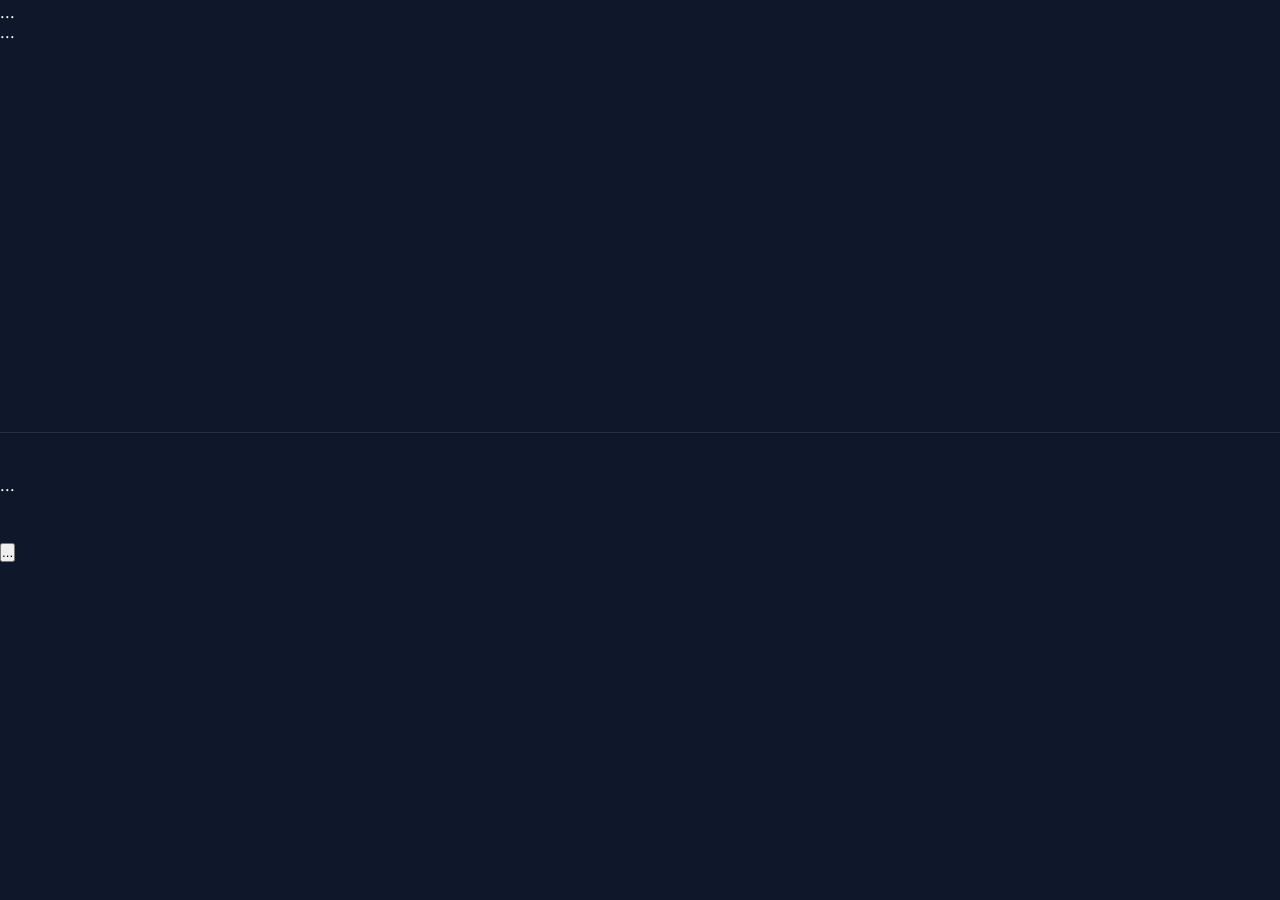
==== blog.html @ 11a17a78 "just added the files and made some modifications" ====
<!DOCTYPE html>
<html lang="en">
<head>
    <meta charset="UTF-8">
    <meta name="viewport" content="width=device-width, initial-scale=1.0">
    <title>Blog | TSA IT Club</title>
    <link rel="icon" type="image/png" href="logo.png">
    <link rel="stylesheet" href="style.css">
    <link href="https://fonts.googleapis.com/css2?family=Outfit:wght@300;400;500;600;800&display=swap" rel="stylesheet">
    <link rel="stylesheet" href="https://cdnjs.cloudflare.com/ajax/libs/font-awesome/6.4.0/css/all.min.css">
</head>
<body>
    <!-- Preloader, Background, Navigation -->
    <div id="preloader">...</div>
    <div class="glow-container">...</div>
    <nav id="navbar">...</nav>

    <section id="blog" class="section page-hero">
        <div class="section-header reveal">
            <h2>Tech <span class="gradient-text">Insights</span></h2>
            <p>Articles, tutorials, and news from our club members.</p>
        </div>
        <div id="blog-grid" class="blog-grid reveal-stagger"></div>
    </section>

    <footer>...</footer>
    <div id="toast-container"></div>
    <button id="back-to-top">...</button>

    <script>
        const BLOG_API = 'https://sheet.best/api/sheets/YOUR_ID/tabs/Blog'; // REPLACE

        async function loadBlog() {
            try {
                const res = await fetch(BLOG_API);
                let posts = await res.json();
                posts.sort((a,b) => a.order - b.order);

                const grid = document.getElementById('blog-grid');
                grid.innerHTML = posts.map(p => `
                    <article class="blog-card glass-panel">
                        <div class="blog-img-container">
                            <img src="${p.image}" alt="${p.title}">
                            <span class="blog-tag">${p.category}</span>
                        </div>
                        <div class="blog-body">
                            <span class="blog-date">${p.date}</span>
                            <h3>${p.title}</h3>
                            <p>${p.excerpt}</p>
                            <a href="${p.link}" target="_blank" class="btn-text">Read More <i class="fa-solid fa-arrow-right"></i></a>
                        </div>
                    </article>
                `).join('');
            } catch (error) {
                console.error('Failed to load blog', error);
            }
        }
        loadBlog();
    </script>

    <script src="script.js"></script>
</body>
</html>
---- style.css ----
/* Variables & Reset */
:root {
    --bg-color: #0f172a;
    --text-color: #f8fafc;
    --text-muted: #94a3b8;
    --surface: #1e293b;
    --primary: #3b82f6;
    --secondary: #64748b;
    --accent: #8b5cf6;
    --gradient-1: #ec4899;
    --gradient-2: #8b5cf6;
    --gradient-3: #3b82f6;
    --gradient-4: #06b6d4;
    --glass-bg: rgba(30, 41, 59, 0.7);
    --glass-border: rgba(255, 255, 255, 0.1);
    --shadow: 0 4px 30px rgba(0, 0, 0, 0.5);
    --font-main: 'Outfit', sans-serif;
    --transition: all 0.3s ease;
}

body.light-theme {
    --bg-color: #f8fafc;
    --text-color: #0f172a;
    --text-muted: #475569;
    --surface: #ffffff;
    --primary: #2563eb;
    --secondary: #64748b;
    --accent: #7c3aed;
    --glass-bg: rgba(255, 255, 255, 0.8);
    --glass-border: rgba(0, 0, 0, 0.1);
    --shadow: 0 4px 30px rgba(0, 0, 0, 0.05);
}

/* Base Styles */
* {
    margin: 0;
    padding: 0;
    box-sizing: border-box;
    scroll-behavior: smooth;
}

/* Prevent ANY element from overflowing the viewport width (stops mobile browser zoom-out) */
html {
    overflow-x: hidden;
    max-width: 100%;
}

body {
    font-family: var(--font-main);
    background-color: var(--bg-color);
    color: var(--text-color);
    line-height: 1.6;
    overflow-x: hidden;
    max-width: 100%;
}

/* Background Glows */
.glow-container {
    position: fixed;
    top: 0;
    left: 0;
    width: 100%;
    height: 100%;
    z-index: -1;
    overflow: hidden;
    pointer-events: none;
}

.glow-orb {
    position: absolute;
    width: 60vw;
    height: 60vw;
    max-width: 600px;
    /* Cap size so orbs can't push the page wider */
    max-height: 600px;
    border-radius: 50%;
    filter: blur(100px);
    opacity: 0.15;
    animation: floatOrb 20s infinite alternate ease-in-out;
    will-change: transform;
}

.orb-1 {
    top: -20%;
    left: -10%;
    background: radial-gradient(circle, var(--primary), transparent 70%);
}

.orb-2 {
    bottom: -20%;
    right: -10%;
    background: radial-gradient(circle, var(--accent), transparent 70%);
    /* changed from secondary to accent for more blue */
    animation-delay: -10s;
}

@keyframes floatOrb {
    0% {
        transform: translate(0, 0) scale(1);
    }

    100% {
        transform: translate(10%, 10%) scale(1.1);
    }
}

/* Typography & Utilities */
.gradient-text {
    background: linear-gradient(270deg, #ec4899, #8b5cf6, #3b82f6, #06b6d4);
    background-size: 300% 300%;
    animation: gradientShift 6s ease infinite;
    -webkit-background-clip: text;
    -webkit-text-fill-color: transparent;
    background-clip: text;
    display: inline-block;
}

@keyframes gradientShift {
    0% {
        background-position: 0% 50%;
    }

    50% {
        background-position: 100% 50%;
    }

    100% {
        background-position: 0% 50%;
    }
}

.section {
    padding: 80px 5%;
    max-width: 1200px;
    margin: 0 auto;
}

/* Extra top padding for sub-pages (no hero, just content under fixed nav) */
.page-hero {
    padding-top: 140px;
}

.section-header {
    text-align: center;
    margin-bottom: 60px;
}

.section-header h2 {
    font-size: 2.5rem;
    font-weight: 800;
    margin-bottom: 10px;
}

.section-header p {
    color: var(--text-muted);
    font-size: 1.1rem;
}

/* Glassmorphism Classes */
.glass-panel {
    background: var(--glass-bg);
    backdrop-filter: blur(12px);
    -webkit-backdrop-filter: blur(12px);
    border: 1px solid var(--glass-border);
    border-radius: 16px;
    padding: 30px;
    transition: var(--transition);
}

.glass-panel:hover {
    transform: translateY(-5px);
    border-color: rgba(59, 130, 246, 0.3);
    box-shadow: 0 10px 30px -10px rgba(59, 130, 246, 0.2);
}

/* Buttons */
.btn-primary,
.btn-primary-sm,
.btn-secondary,
.btn-outline {
    display: inline-block;
    padding: 14px 28px;
    border-radius: 30px;
    font-weight: 600;
    text-decoration: none;
    transition: var(--transition);
    cursor: pointer;
    font-family: inherit;
    border: none;
    font-size: 1rem;
}

.project-card.hide {
    display: none;
}

.btn-primary-sm {
    padding: 8px 20px;
}

.btn-primary,
.btn-primary-sm {
    background: linear-gradient(135deg, var(--primary), var(--accent));
    color: white;
    box-shadow: 0 4px 15px rgba(59, 130, 246, 0.4);
}

.btn-primary:hover,
.btn-primary-sm:hover {
    transform: translateY(-2px);
    box-shadow: 0 8px 25px rgba(59, 130, 246, 0.6);
}

.btn-secondary {
    background: rgba(255, 255, 255, 0.05);
    color: white;
    border: 1px solid rgba(255, 255, 255, 0.1);
}

.btn-secondary:hover {
    background: rgba(255, 255, 255, 0.1);
}

.btn-outline {
    background: transparent;
    color: var(--text-color);
    border: 1px solid rgba(255, 255, 255, 0.3);
    padding: 10px 24px;
}

.btn-outline:hover {
    background: var(--primary);
    color: white;
}

.w-100 {
    width: 100%;
}

/* Navbar */
nav {
    position: fixed;
    top: 0;
    width: 100%;
    z-index: 1000;
    padding: 20px 0;
    transition: var(--transition);
}

nav.scrolled {
    padding: 15px 0;
    background: rgba(5, 5, 5, 0.8);
    backdrop-filter: blur(15px);
    border-bottom: 1px solid var(--glass-border);
}

body.light-theme nav.scrolled {
    background: rgba(248, 250, 252, 0.9);
}

.nav-content {
    max-width: 1200px;
    margin: 0 auto;
    padding: 0 5%;
    display: flex;
    justify-content: space-between;
    align-items: center;
}

.logo {
    font-size: 1.5rem;
    font-weight: 800;
    text-decoration: none;
    color: white;
    display: flex;
    align-items: center;
}

.club-logo-img {
    height: 64px;
    width: 64px;
    border-radius: 50%;
    object-fit: cover;
    background-color: var(--bg-color);
    border: 2px solid var(--primary);
    box-shadow: 0 0 10px rgba(59, 130, 246, 0.4);
}

.logo i {
    color: var(--primary);
}

.logo span {
    color: var(--text-muted);
    font-weight: 300;
}

.nav-links {
    display: flex;
    list-style: none;
    gap: 30px;
    align-items: center;
}

.nav-links a:not(.btn-primary-sm) {
    color: var(--text-color);
    text-decoration: none;
    font-weight: 500;
    font-size: 0.95rem;
    transition: var(--transition);
}

.nav-links a:not(.btn-primary-sm):hover,
.nav-links a.active-page:not(.btn-primary-sm) {
    color: white;
}

.nav-links a.active-page:not(.btn-primary-sm) {
    position: relative;
}

.nav-links a.active-page:not(.btn-primary-sm)::after {
    content: '';
    position: absolute;
    bottom: -4px;
    left: 0;
    width: 100%;
    height: 2px;
    background: var(--primary);
    border-radius: 2px;
}

.theme-btn {
    background: transparent;
    border: none;
    color: var(--text-color);
    font-size: 1.2rem;
    cursor: pointer;
    padding: 5px 10px;
    border-radius: 50%;
    transition: var(--transition);
}

.theme-btn:hover {
    color: var(--primary);
    transform: rotate(30deg);
}

.hamburger {
    display: none;
    font-size: 1.5rem;
    cursor: pointer;
}

/* Hero Section */
.hero {
    min-height: 100vh;
    display: grid;
    grid-template-columns: 1fr 1fr;
    gap: 50px;
    align-items: center;
    padding: 120px 2% 40px;
    max-width: 1200px;
    margin: 0 auto;
    position: relative;
}

/* Premium full-width background for hero spanning across the container */
#home.hero::before {
    content: '';
    position: absolute;
    top: 0;
    left: 50%;
    transform: translateX(-50%);
    width: 100vw;
    height: 100%;
    background: linear-gradient(-45deg, #090b10, #161b22, #0f172a, #1f2937);
    background-size: 400% 400%;
    animation: premiumGradient 15s ease infinite;
    z-index: -1;
}

@keyframes premiumGradient {
    0% {
        background-position: 0% 50%;
    }

    50% {
        background-position: 100% 50%;
    }

    100% {
        background-position: 0% 50%;
    }
}

.badge {
    display: inline-block;
    padding: 6px 16px;
    border-radius: 20px;
    background: rgba(99, 102, 241, 0.1);
    border: 1px solid rgba(99, 102, 241, 0.2);
    color: #a5b4fc;
    font-size: 0.85rem;
    font-weight: 600;
    margin-bottom: 20px;
    text-transform: uppercase;
    letter-spacing: 1px;
}

.hero h1 {
    font-size: 4.5rem;
    font-weight: 800;
    line-height: 1.1;
    margin-bottom: 20px;
}

.hero p {
    font-size: 1.15rem;
    color: var(--text-muted);
    margin-bottom: 40px;
    max-width: 500px;
}

.hero-btns {
    display: flex;
    gap: 20px;
}

.hero-visual {
    position: relative;
    height: 500px;
    display: flex;
    align-items: center;
    justify-content: center;
}

/* Code Card Styling */
.main-card {
    background: #1e1e1e;
    /* Classic VS Code Dark */
    width: 100%;
    max-width: 450px;
    border-radius: 12px;
    box-shadow: 0 25px 50px -12px rgba(139, 92, 246, 0.25), 0 0 40px rgba(59, 130, 246, 0.15);
    /* Glowing shadow */
    border: 1px solid #333333;
    position: relative;
    z-index: 2;
}

.card-header {
    background: #2d2d2d;
    padding: 12px 16px;
    border-top-left-radius: 12px;
    border-top-right-radius: 12px;
    display: flex;
    gap: 8px;
    border-bottom: 1px solid #1a1a1a;
    align-items: center;
}

.card-header::after {
    content: 'main.js';
    color: #858585;
    font-family: inherit;
    font-size: 0.8rem;
    margin-left: 10px;
    letter-spacing: 0.5px;
}

.dot {
    width: 12px;
    height: 12px;
    border-radius: 50%;
}

.red {
    background: #ff5f56;
}

.yellow {
    background: #ffbd2e;
}

.green {
    background: #27c93f;
}

.card-body {
    padding: 24px;
    font-family: 'Courier New', Courier, monospace;
    font-size: 0.95rem;
    line-height: 1.5;
    overflow-x: auto;
}

.keyword {
    color: #c586c0;
    /* VS Code pink/purple */
}

.variable {
    color: #9cdcfe;
    /* VS Code light blue */
}

.property {
    color: #4fc1ff;
    /* VS Code blue */
}

.string {
    color: #a5d6ff;
}

.method {
    color: #d2a8ff;
}

/* Floating Card */
.floating-card {
    position: absolute;
    bottom: 40px;
    left: -40px;
    display: flex;
    align-items: center;
    gap: 15px;
    padding: 15px 25px;
    z-index: 3;
    animation: float 6s infinite ease-in-out;
    background: rgba(20, 20, 25, 0.8);
}

.floating-card i {
    font-size: 2rem;
    color: var(--secondary);
}

.floating-card h4 {
    font-size: 0.9rem;
    color: var(--text-muted);
}

.floating-card p {
    font-weight: 600;
    font-size: 1.1rem;
    color: white;
    margin: 0;
}

@keyframes float {

    0%,
    100% {
        transform: translateY(0);
    }

    50% {
        transform: translateY(-15px);
    }
}

/* About Section */
.about-grid {
    display: grid;
    grid-template-columns: repeat(3, 1fr);
    gap: 30px;
}

.about-card {
    text-align: center;
    cursor: pointer;
    position: relative;
    overflow: hidden;
}

.about-card::after {
    content: 'Click for details';
    position: absolute;
    bottom: -30px;
    left: 0;
    width: 100%;
    text-align: center;
    font-size: 0.85rem;
    color: var(--primary);
    transition: var(--transition);
    opacity: 0;
}

.about-card:hover::after {
    bottom: 15px;
    opacity: 1;
}

.icon-box {
    width: 60px;
    height: 60px;
    background: rgba(59, 130, 246, 0.1);
    border-radius: 12px;
    display: flex;
    align-items: center;
    justify-content: center;
    margin: 0 auto 20px;
    font-size: 1.8rem;
    color: var(--primary);
}

.about-card h3 {
    margin-bottom: 15px;
    font-size: 1.3rem;
}

.about-card p {
    color: var(--text-muted);
    font-size: 0.95rem;
}

/* Events Section */
.events-container {
    display: flex;
    flex-direction: column;
    gap: 20px;
    max-width: 800px;
    margin: 0 auto;
}

.event-card {
    display: flex;
    align-items: center;
    gap: 30px;
    padding: 25px;
}

.event-date {
    background: rgba(255, 255, 255, 0.05);
    border-radius: 12px;
    padding: 15px 20px;
    text-align: center;
    min-width: 90px;
}

.month {
    display: block;
    font-size: 0.9rem;
    color: var(--primary);
    font-weight: 600;
    text-transform: uppercase;
}

.day {
    display: block;
    font-size: 2rem;
    font-weight: 800;
    line-height: 1;
}

.event-details {
    flex: 1;
}

.event-details h3 {
    font-size: 1.4rem;
    margin-bottom: 5px;
}

.event-details p {
    color: var(--text-muted);
    margin-bottom: 10px;
    font-size: 0.95rem;
}

.event-time,
.event-location {
    display: inline-flex;
    align-items: center;
    gap: 6px;
    font-size: 0.85rem;
    color: #888;
    margin-right: 20px;
}

.event-time i,
.event-location i {
    color: var(--secondary);
}

/* Team Section */
.team-grid {
    display: grid;
    grid-template-columns: repeat(auto-fit, minmax(320px, 1fr));
    gap: 30px;
    justify-content: center;
    justify-items: center;
    max-width: 1100px;
    margin: 0 auto;
}

.team-card {
    text-align: center;
    padding: 40px 20px;
}

.team-img {
    width: 120px;
    height: 120px;
    border-radius: 50%;
    margin: 0 auto 20px;
    padding: 4px;
    background: linear-gradient(135deg, var(--primary), var(--secondary));
}

.team-img img {
    width: 100%;
    height: 100%;
    border-radius: 50%;
    object-fit: cover;
    background: var(--bg-color);
    padding: 4px;
}

.team-card h3 {
    font-size: 1.3rem;
    margin-bottom: 5px;
}

.role {
    color: var(--primary);
    font-size: 0.9rem;
    margin-bottom: 15px;
    font-weight: 500;
}

.social-links {
    display: flex;
    justify-content: center;
    gap: 15px;
}

.social-links a {
    color: var(--text-muted);
    font-size: 1.2rem;
}

/* Executive Card Improvements — "Important Person" Look */
.exec-card {
    padding: 60px 30px !important;
    /* Physically larger */
    border: 1px solid rgba(255, 255, 255, 0.15) !important;
    background: linear-gradient(145deg, rgba(30, 41, 59, 0.95), rgba(15, 23, 42, 0.95)) !important;
    transform: scale(1.05);
    /* Slightly bigger than others */
    z-index: 2;
    box-shadow: 0 10px 40px rgba(0, 0, 0, 0.5);
}

.exec-card:hover {
    transform: scale(1.08) translateY(-10px);
    box-shadow: 0 20px 50px rgba(0, 0, 0, 0.6);
}

.exec-card .team-img {
    width: 160px !important;
    /* Larger images for execs */
    height: 160px !important;
    border: 3px solid var(--primary);
    box-shadow: 0 0 25px rgba(59, 130, 246, 0.2);
}

.exec-card h3 {
    font-size: 1.6rem !important;
    /* Larger name */
    color: var(--text-color);
    margin-top: 10px;
}

.exec-card .role {
    font-size: 1.1rem !important;
    color: var(--primary) !important;
    letter-spacing: 1px;
    text-transform: uppercase;
}

.exec-badge {
    position: absolute;
    top: 20px;
    right: 20px;
    background: var(--primary);
    color: #fff;
    padding: 6px 14px;
    border-radius: 20px;
    font-size: 0.75rem;
    font-weight: 800;
    text-transform: uppercase;
    box-shadow: 0 4px 12px rgba(59, 130, 246, 0.3);
}

/* Board Members Section */
.board-title {
    text-align: center;
    font-size: 1.8rem;
    margin: 60px 0 30px;
    color: var(--text-color);
}

.board-grid {
    display: grid;
    grid-template-columns: repeat(4, 1fr);
    gap: 20px;
}

.board-card {
    text-align: center;
    padding: 25px 15px;
    background: rgba(15, 23, 42, 0.3);
    border: 1px solid rgba(255, 255, 255, 0.05);
    border-radius: 12px;
    transition: var(--transition);
    overflow: hidden;
}

/* Material Ripple Effect */
.btn-primary .ripple,
.btn-secondary .ripple {
    position: absolute;
    background: white;
    transform: translate(-50%, -50%);
    pointer-events: none;
    border-radius: 50%;
    animation: buttonRipple 1s linear infinite;
}

@keyframes buttonRipple {
    0% {
        width: 0px;
        height: 0px;
        opacity: 0.5;
    }

    100% {
        width: 500px;
        height: 500px;
        opacity: 0;
    }
}

.board-card:hover {
    transform: translateY(-5px);
    border-color: rgba(59, 130, 246, 0.2);
    background: rgba(15, 23, 42, 0.5);
}

.board-card h4 {
    font-size: 1.1rem;
    margin-bottom: 5px;
    color: var(--text-color);
}

.role-sm {
    color: var(--secondary);
    font-size: 0.85rem;
    font-weight: 500;
}

.social-links a:hover {
    color: white;
    transform: translateY(-3px);
}

/* Contact Section */
.contact-container {
    display: grid;
    grid-template-columns: 1fr 1fr;
    gap: 50px;
    padding: 50px;
    align-items: center;
}

.contact-info h2 {
    font-size: 2.5rem;
    margin-bottom: 20px;
}

.contact-info p {
    color: var(--text-muted);
    margin-bottom: 40px;
}

.info-item {
    display: flex;
    align-items: center;
    gap: 15px;
    margin-bottom: 20px;
}

.info-item i {
    width: 40px;
    height: 40px;
    border-radius: 50%;
    background: rgba(59, 130, 246, 0.1);
    color: var(--primary);
    display: flex;
    align-items: center;
    justify-content: center;
    font-size: 1.1rem;
}

/* Join CTA Block */
.join-cta {
    display: flex;
    flex-direction: column;
    align-items: center;
    justify-content: center;
    text-align: center;
    padding: 20px;
    gap: 15px;
}

.join-cta-icon {
    width: 80px;
    height: 80px;
    background: rgba(59, 130, 246, 0.1);
    border: 1px solid var(--glass-border);
    border-radius: 50%;
    display: flex;
    align-items: center;
    justify-content: center;
    font-size: 2rem;
    color: var(--primary);
    margin-bottom: 10px;
}

.join-cta h3 {
    font-size: 1.5rem;
}

.join-cta p {
    color: var(--text-muted);
    font-size: 0.95rem;
    max-width: 300px;
}

/* Join Form inside Modal */
.join-modal-content {
    max-width: 550px;
    max-height: 90vh;
    overflow-y: auto;
    padding: 40px;
}

.join-modal-header {
    text-align: center;
    margin-bottom: 30px;
}

.join-modal-header p {
    color: var(--text-muted);
    font-size: 0.95rem;
}

.join-form {
    display: flex;
    flex-direction: column;
    gap: 18px;
}

.form-group label {
    display: block;
    font-size: 0.9rem;
    font-weight: 600;
    color: var(--text-muted);
    margin-bottom: 8px;
    letter-spacing: 0.3px;
}

.form-group label i {
    color: var(--primary);
    margin-right: 6px;
}

.form-group input,
.form-group textarea {
    width: 100%;
    padding: 13px 16px;
    background: rgba(255, 255, 255, 0.04);
    border: 1px solid rgba(255, 255, 255, 0.1);
    border-radius: 10px;
    color: white;
    font-family: inherit;
    font-size: 0.95rem;
    outline: none;
    transition: var(--transition);
    resize: vertical;
}

.form-group input:focus,
.form-group textarea:focus {
    border-color: var(--primary);
    background: rgba(59, 130, 246, 0.05);
    box-shadow: 0 0 0 3px rgba(59, 130, 246, 0.1);
}

/* Live Validation Feedback */
.form-group input:not(:placeholder-shown):valid,
.form-group textarea:not(:placeholder-shown):valid {
    border-color: #27c93f;
    /* Green */
    box-shadow: 0 0 0 3px rgba(39, 201, 63, 0.1);
}

.form-group input:not(:placeholder-shown):invalid,
.form-group textarea:not(:placeholder-shown):invalid {
    border-color: #ff5f56;
    /* Red */
    box-shadow: 0 0 0 3px rgba(255, 95, 86, 0.1);
}

/* Interest Checkboxes */
.interest-options {
    display: grid;
    grid-template-columns: 1fr 1fr;
    gap: 10px;
    margin-top: 5px;
}

.interest-item {
    display: flex;
    align-items: center;
    gap: 10px;
    padding: 12px 15px;
    background: rgba(255, 255, 255, 0.03);
    border: 1px solid rgba(255, 255, 255, 0.08);
    border-radius: 10px;
    cursor: pointer;
    transition: var(--transition);
    font-size: 0.9rem;
}

.interest-item:hover {
    border-color: var(--primary);
    background: rgba(59, 130, 246, 0.06);
}

.interest-item input[type="checkbox"] {
    width: 16px;
    height: 16px;
    accent-color: var(--primary);
    flex-shrink: 0;
    cursor: pointer;
}

.interest-item span i {
    color: var(--primary);
    margin-right: 5px;
}

/* Footer */
footer {
    border-top: 1px solid var(--glass-border);
    padding: 40px 0;
    margin-top: 50px;
}

/* Modals */
.modal-overlay {
    position: fixed;
    top: 0;
    left: 0;
    width: 100%;
    height: 100%;
    background: rgba(0, 0, 0, 0.7);
    backdrop-filter: blur(5px);
    z-index: 2000;
    display: flex;
    align-items: center;
    justify-content: center;
    opacity: 0;
    pointer-events: none;
    transition: var(--transition);
}

.modal-overlay.active {
    opacity: 1;
    pointer-events: auto;
}

.modal-content {
    background: var(--bg-color);
    width: 90%;
    max-width: 900px;
    /* Made much wider */
    max-height: 85vh;
    /* Keep it within screen bounds */
    overflow-y: auto;
    /* Enable scrolling for long content */
    border-radius: 16px;
    border: 1px solid var(--glass-border);
    box-shadow: 0 25px 50px -12px rgba(0, 0, 0, 0.7);
    padding: 50px;
    position: relative;
    transform: translateY(30px) scale(0.95);
    transition: var(--transition);
}

/* Custom Scrollbar for Modal */
.modal-content::-webkit-scrollbar {
    width: 8px;
}

.modal-content::-webkit-scrollbar-track {
    background: rgba(255, 255, 255, 0.05);
    border-radius: 8px;
}

.modal-content::-webkit-scrollbar-thumb {
    background: var(--primary);
    border-radius: 8px;
}

.modal-overlay.active .modal-content {
    transform: translateY(0) scale(1);
}

.modal-close {
    position: absolute;
    top: 20px;
    right: 20px;
    background: transparent;
    border: none;
    color: var(--text-muted);
    font-size: 1.5rem;
    cursor: pointer;
    transition: var(--transition);
}

.modal-close:hover {
    color: var(--secondary);
    transform: rotate(90deg);
}

.modal-icon {
    font-size: 2.5rem;
    color: var(--primary);
    margin-bottom: 20px;
}

.modal-content h3 {
    font-size: 2.5rem;
    margin-bottom: 25px;
}

.modal-content h4 {
    font-size: 1.5rem;
    margin: 30px 0 15px;
    color: var(--secondary);
}

.modal-content p {
    color: var(--text-muted);
    margin-bottom: 20px;
    line-height: 1.8;
    font-size: 1.1rem;
}

.modal-content ul {
    list-style-position: inside;
    color: var(--text-muted);
    margin-bottom: 30px;
    font-size: 1.1rem;
}

.modal-content li {
    margin-bottom: 12px;
}

.modal-content .highlight-box {
    background: rgba(59, 130, 246, 0.1);
    border-left: 4px solid var(--primary);
    padding: 20px;
    margin: 30px 0;
    border-radius: 0 8px 8px 0;
}

/* --- Multi-Step Wizard & Form Styles --- */
.wizard-progress {
    display: flex;
    align-items: center;
    justify-content: space-between;
    margin-bottom: 30px;
    padding: 0 10px;
}

.progress-step {
    width: 35px;
    height: 35px;
    background: rgba(148, 163, 184, 0.2);
    border-radius: 50%;
    display: flex;
    align-items: center;
    justify-content: center;
    font-weight: bold;
    color: var(--text-muted);
    border: 2px solid transparent;
    transition: var(--transition);
    z-index: 2;
}

.progress-step.active {
    background: var(--primary);
    color: white;
    box-shadow: 0 0 15px rgba(59, 130, 246, 0.4);
}

.progress-step.completed {
    background: #22c55e;
    color: white;
}

.progress-line {
    flex-grow: 1;
    height: 3px;
    background: rgba(148, 163, 184, 0.2);
    margin: 0 10px;
    position: relative;
    z-index: 1;
}

.progress-line::after {
    content: '';
    position: absolute;
    top: 0;
    left: 0;
    height: 100%;
    width: 0%;
    background: var(--primary);
    transition: width 0.4s ease;
}

.form-step {
    display: none;
    animation: fadeIn 0.4s ease forwards;
}

.form-step.active {
    display: block;
}

.wizard-btn-group {
    display: flex;
    justify-content: space-between;
    margin-top: 25px;
    gap: 15px;
}

.wizard-btn-group .btn-primary,
.wizard-btn-group .btn-secondary {
    flex: 1;
    text-align: center;
    justify-content: center;
}

.input-group {
    position: relative;
    margin-bottom: 20px;
}

.input-group i {
    position: absolute;
    left: 15px;
    top: 50%;
    transform: translateY(-50%);
    color: var(--text-muted);
}

.input-group i[class*="fa-comment"] {
    top: 15px;
    transform: none;
}

.input-group input,
.input-group select,
.input-group textarea {
    width: 100%;
    padding: 12px 15px 12px 45px;
    background: var(--surface);
    /* solid dark bg — transparent causes white dropdown popup */
    border: 1px solid var(--glass-border);
    border-radius: 8px;
    color: var(--text-color);
    font-size: 1rem;
    font-family: inherit;
    transition: var(--transition);
}

.input-group textarea {
    resize: vertical;
    min-height: 120px;
}

.input-group input:focus,
.input-group select:focus,
.input-group textarea:focus {
    outline: none;
    border-color: var(--primary);
    box-shadow: 0 0 0 3px rgba(59, 130, 246, 0.2);
}

.input-group select {
    appearance: none;
    -webkit-appearance: none;
    cursor: pointer;
}

/* Style the dropdown popup itself — prevents white flash on open */
.input-group select option {
    background: var(--surface);
    color: var(--text-color);
    padding: 10px;
}

/* Disabled placeholder option */
.input-group select option[disabled] {
    color: var(--text-muted);
}

/* Team Modal Specific Styles */
.team-modal-content {
    max-width: 600px;
    padding: 40px;
}

.team-modal-header {
    display: flex;
    align-items: center;
    gap: 30px;
    margin-bottom: 30px;
    padding-bottom: 30px;
    border-bottom: 1px solid var(--glass-border);
}

.team-modal-img {
    width: 120px;
    height: 120px;
    border-radius: 50%;
    object-fit: cover;
    border: 3px solid var(--primary);
    box-shadow: 0 0 20px rgba(59, 130, 246, 0.3);
}

.team-modal-info h3 {
    margin-bottom: 5px;
    font-size: 1.8rem;
}

.team-modal-info .role {
    font-size: 1.1rem;
    margin-bottom: 15px;
}

.social-links-modal {
    display: flex;
    gap: 15px;
}

.social-links-modal a {
    color: var(--text-color);
    background: rgba(255, 255, 255, 0.05);
    width: 40px;
    height: 40px;
    display: flex;
    align-items: center;
    justify-content: center;
    border-radius: 50%;
    transition: var(--transition);
}

.social-links-modal a:hover {
    background: var(--primary);
    transform: translateY(-3px);
}

.team-modal-body h4 {
    margin: 0 0 10px 0;
    font-size: 1.2rem;
    color: var(--text-color);
}

.team-modal-body p {
    margin-bottom: 25px;
}

.footer-content {
    max-width: 1200px;
    margin: 0 auto;
    padding: 0 5%;
    display: flex;
    justify-content: space-between;
    align-items: center;
}

.footer-content p {
    color: var(--text-muted);
    font-size: 0.9rem;
}

.footer-social {
    display: flex;
    gap: 15px;
}

.footer-social a {
    color: var(--text-muted);
    transition: var(--transition);
}

.footer-social a:hover {
    color: var(--primary);
}


/* Stats Section */
.stats-container {
    display: grid;
    grid-template-columns: repeat(4, 1fr);
    gap: 30px;
    margin-bottom: 60px;
}

.stat-card {
    text-align: center;
    padding: 30px;
}

.stat-card h3 {
    font-size: 2.5rem;
    font-weight: 800;
    color: var(--primary);
    margin-bottom: 5px;
}

.stat-card p {
    color: var(--text-muted);
    font-size: 0.9rem;
    text-transform: uppercase;
    letter-spacing: 1px;
}

/* Tech Stack Marquee */
.tech-stack-section {
    padding: 60px 0;
    overflow: hidden;
    background: rgba(255, 255, 255, 0.02);
    border-top: 1px solid var(--glass-border);
    border-bottom: 1px solid var(--glass-border);
    margin: 40px 0;
}

.marquee {
    display: flex;
    white-space: nowrap;
    animation: scroll 30s linear infinite;
    width: max-content;
    cursor: pointer;
}

.marquee:hover {
    animation-play-state: paused;
}

.marquee-item {
    display: flex;
    align-items: center;
    gap: 15px;
    padding: 0 40px;
    color: var(--text-muted);
    font-size: 1.5rem;
    font-weight: 600;
    filter: grayscale(1) opacity(0.5);
    transition: var(--transition);
}

.marquee-item:hover {
    filter: grayscale(0) opacity(1);
    color: var(--primary);
}

.marquee-item i {
    font-size: 2.5rem;
}

@keyframes scroll {
    0% {
        transform: translateX(0);
    }

    100% {
        transform: translateX(-50%);
    }
}

/* --- Filterable Gallery Styles --- */
.portfolio-filters {
    display: flex;
    justify-content: center;
    flex-wrap: wrap;
    gap: 15px;
    margin-bottom: 40px;
}

.filter-btn {
    background: rgba(255, 255, 255, 0.05);
    border: 1px solid rgba(255, 255, 255, 0.1);
    color: var(--text-color);
    padding: 8px 20px;
    border-radius: 30px;
    cursor: pointer;
    font-size: 0.95rem;
    font-family: inherit;
    transition: var(--transition);
}

.filter-btn:hover,
.filter-btn.active {
    background: var(--primary);
    border-color: var(--primary);
    color: white;
    box-shadow: 0 0 15px rgba(59, 130, 246, 0.4);
}

/* --- Project Cards --- */
.projects-grid {
    display: grid;
    grid-template-columns: repeat(auto-fit, minmax(300px, 1fr));
    gap: 30px;
}

.project-card {
    position: relative;
    overflow: hidden;
    padding: 0;
    height: 400px;
}

.project-img {
    width: 100%;
    height: 100%;
    object-fit: cover;
    transition: var(--transition);
}

.project-overlay {
    position: absolute;
    bottom: 0;
    left: 0;
    width: 100%;
    height: 100%;
    background: linear-gradient(to top, rgba(3, 7, 18, 0.9), transparent);
    padding: 30px;
    display: flex;
    flex-direction: column;
    justify-content: flex-end;
    transition: var(--transition);
}

.project-card:hover .project-img {
    transform: scale(1.1);
}

.project-card:hover .project-overlay {
    background: linear-gradient(to top, var(--bg-color), rgba(3, 7, 18, 0.4));
}

.project-tags {
    display: flex;
    gap: 8px;
    margin-bottom: 10px;
}

.tag {
    font-size: 0.75rem;
    padding: 4px 10px;
    background: rgba(59, 130, 246, 0.1);
    border: 1px solid var(--glass-border);
    border-radius: 20px;
    color: var(--primary);
}

.project-overlay h3 {
    font-size: 1.5rem;
    margin-bottom: 10px;
}

.project-overlay p {
    font-size: 0.9rem;
    color: var(--text-muted);
    opacity: 0;
    transform: translateY(20px);
    transition: var(--transition);
}

.project-card:hover p {
    opacity: 1;
    transform: translateY(0);
}

/* FAQ Section */
.faq-container {
    max-width: 800px;
    margin: 0 auto;
    display: flex;
    flex-direction: column;
    gap: 15px;
}

.faq-item {
    cursor: pointer;
}

.faq-question {
    display: flex;
    justify-content: space-between;
    align-items: center;
    padding: 20px;
    font-weight: 600;
}

.faq-question i {
    transition: var(--transition);
    color: var(--primary);
}

.faq-item.active .faq-question i {
    transform: rotate(180deg);
}

.faq-answer {
    max-height: 0;
    overflow: hidden;
    padding: 0 20px;
    color: var(--text-muted);
    transition: all 0.4s ease-in-out;
    font-size: 0.95rem;
}

.faq-item.active .faq-answer {
    max-height: 200px;
    padding-bottom: 20px;
}

/* --- Animations & Keyframes --- */
.reveal {
    opacity: 0;
    transform: translateY(30px);
    transition: all 0.8s ease-out;
}

.reveal.active {
    opacity: 1;
    transform: translateY(0);
}

.reveal-stagger>* {
    opacity: 0;
    transform: translateY(20px);
}

.reveal-stagger.active>* {
    opacity: 1;
    transform: translateY(0);
    transition: all 0.6s ease-out;
}

.reveal-stagger.active>*:nth-child(1) {
    transition-delay: 0.1s;
}

.reveal-stagger.active>*:nth-child(2) {
    transition-delay: 0.2s;
}

.reveal-stagger.active>*:nth-child(3) {
    transition-delay: 0.3s;
}

.reveal-stagger.active>*:nth-child(4) {
    transition-delay: 0.4s;
}

.fade-in-up {
    animation: fadeInUp 1s ease-out forwards;
}

.fade-in {
    opacity: 0;
    animation: fadeIn 1s ease-out forwards;
    animation-delay: 0.3s;
}

@keyframes fadeInUp {
    from {
        opacity: 0;
        transform: translateY(30px);
    }

    to {
        opacity: 1;
        transform: translateY(0);
    }
}

@keyframes fadeIn {
    from {
        opacity: 0;
    }

    to {
        opacity: 1;
    }
}

/* ============================================
   Back to Top Button
   ============================================ */

.back-to-top {
    position: fixed;
    bottom: 30px;
    right: 30px;
    width: 50px;
    height: 50px;
    background: var(--glass-bg);
    backdrop-filter: blur(10px);
    border: 1px solid var(--glass-border);
    border-radius: 50%;
    color: var(--primary);
    font-size: 1.2rem;
    display: flex;
    justify-content: center;
    align-items: center;
    cursor: pointer;
    z-index: 999;
    opacity: 0;
    visibility: hidden;
    transform: translateY(20px);
    transition: all 0.4s cubic-bezier(0.175, 0.885, 0.32, 1.275);
    box-shadow: 0 4px 15px rgba(0, 0, 0, 0.2);
}

.back-to-top.show {
    opacity: 1;
    visibility: visible;
    transform: translateY(0);
}

.back-to-top:hover {
    background: var(--primary);
    color: white;
    transform: translateY(-5px);
    box-shadow: 0 8px 25px rgba(59, 130, 246, 0.6);
}

/* --- V3 Enhancements --- */

/* Preloader */
#preloader {
    position: fixed;
    top: 0;
    left: 0;
    width: 100%;
    height: 100%;
    background: var(--bg-color);
    z-index: 99999;
    display: flex;
    justify-content: center;
    align-items: center;
    transition: opacity 0.5s ease-out, visibility 0.5s ease-out;
}

.loader-content {
    text-align: center;
}

.loader-logo {
    font-size: 4rem;
    color: var(--primary);
    margin-bottom: 20px;
    animation: pulseLogo 2s infinite ease-in-out;
}

.loader-content h2 {
    font-size: 2rem;
    letter-spacing: 2px;
    margin-bottom: 30px;
}

.loader-bar {
    width: 200px;
    height: 4px;
    background: rgba(255, 255, 255, 0.1);
    border-radius: 4px;
    position: relative;
    overflow: hidden;
    margin: 0 auto;
}

.loader-bar::after {
    content: '';
    position: absolute;
    top: 0;
    left: 0;
    height: 100%;
    width: 50%;
    background: linear-gradient(90deg, transparent, var(--primary), transparent);
    animation: loadProgress 1.5s infinite ease-in-out;
}

@keyframes pulseLogo {
    0% {
        transform: scale(0.95);
        opacity: 0.8;
    }

    50% {
        transform: scale(1.05);
        opacity: 1;
        text-shadow: 0 0 20px rgba(59, 130, 246, 0.5);
    }

    100% {
        transform: scale(0.95);
        opacity: 0.8;
    }
}

@keyframes loadProgress {
    0% {
        transform: translateX(-100%);
    }

    100% {
        transform: translateX(200%);
    }
}

/* Toast Notifications */
#toast-container {
    position: fixed;
    bottom: 30px;
    right: 30px;
    z-index: 9999;
    display: flex;
    flex-direction: column;
    gap: 15px;
}

.toast {
    background: rgba(15, 23, 42, 0.9);
    backdrop-filter: blur(10px);
    border: 1px solid var(--primary);
    border-left: 4px solid var(--primary);
    color: white;
    padding: 15px 25px;
    border-radius: 8px;
    box-shadow: 0 10px 30px rgba(0, 0, 0, 0.5);
    display: flex;
    align-items: center;
    gap: 15px;
    transform: translateX(120%);
    opacity: 0;
    transition: all 0.4s cubic-bezier(0.68, -0.55, 0.265, 1.55);
}

.toast.show {
    transform: translateX(0);
    opacity: 1;
}

.toast i {
    font-size: 1.5rem;
    color: var(--primary);
}

.toast-content h4 {
    margin: 0 0 5px 0;
    font-size: 1rem;
}

.toast-content p {
    margin: 0;
    font-size: 0.85rem;
    color: var(--text-muted);
}

.toast.error {
    border-left-color: #ef4444;
}

.toast.error i {
    color: #ef4444;
}

/* --- Terminal Emulator --- */
.terminal-container {
    max-width: 800px;
    margin: 0 auto;
    background: #0f172a;
    border: 1px solid rgba(255, 255, 255, 0.1);
    border-radius: 12px;
    box-shadow: 0 20px 40px rgba(0, 0, 0, 0.4), 0 0 20px rgba(59, 130, 246, 0.1);
    overflow: hidden;
    font-family: 'Fira Code', 'Courier New', monospace;
}

.terminal-header {
    background: #1e293b;
    padding: 12px 20px;
    display: flex;
    align-items: center;
    border-bottom: 1px solid rgba(255, 255, 255, 0.05);
}

.terminal-header .mac-dots {
    display: flex;
    gap: 8px;
    margin-right: 20px;
}

.terminal-header .mac-dots .dot {
    width: 12px;
    height: 12px;
    border-radius: 50%;
}

.terminal-header .mac-dots .dot.red {
    background: #ff5f56;
}

.terminal-header .mac-dots .dot.yellow {
    background: #ffbd2e;
}

.terminal-header .mac-dots .dot.green {
    background: #27c93f;
}

.terminal-title {
    color: var(--text-muted);
    font-size: 0.85rem;
    letter-spacing: 1px;
}

.terminal-body {
    padding: 20px;
    height: 350px;
    overflow-y: auto;
    color: #e2e8f0;
    font-size: 0.95rem;
    display: flex;
    flex-direction: column;
}

/* Custom Scrollbar for Terminal */
.terminal-body::-webkit-scrollbar {
    width: 8px;
}

.terminal-body::-webkit-scrollbar-track {
    background: transparent;
}

.terminal-body::-webkit-scrollbar-thumb {
    background: rgba(255, 255, 255, 0.2);
    border-radius: 4px;
}

.terminal-output p {
    margin: 5px 0;
    line-height: 1.5;
}

.terminal-output .term-system {
    color: #a1a1aa;
}

.terminal-output .term-success {
    color: #22c55e;
}

.terminal-output .term-error {
    color: #ef4444;
}

.terminal-output .term-accent {
    color: var(--primary);
}

.terminal-output .term-cmd {
    color: #fff;
    font-weight: bold;
}

.terminal-input-line {
    display: flex;
    margin-top: 5px;
}

.terminal-input-line .prompt {
    color: #22c55e;
    margin-right: 10px;
    white-space: nowrap;
}

#terminal-input {
    background: transparent;
    border: none;
    outline: none;
    color: #fff;
    font-family: 'Fira Code', 'Courier New', monospace;
    font-size: 0.95rem;
    flex-grow: 1;
    caret-color: var(--primary);
}

/* --- Responsive Design --- */

@media (max-width: 1024px) {

    .about-grid,
    .team-grid,
    .projects-grid {
        grid-template-columns: repeat(2, 1fr);
    }

    .board-grid {
        grid-template-columns: repeat(3, 1fr);
    }

    .stats-container {
        grid-template-columns: repeat(2, 1fr);
    }
}

@media (max-width: 968px) {
    .hero {
        grid-template-columns: 1fr;
        text-align: center;
    }

    .hero p {
        margin: 0 auto 40px;
    }

    .hero-btns {
        justify-content: center;
    }

    .hero-visual {
        margin-top: 50px;
    }

    .contact-container {
        grid-template-columns: 1fr;
        padding: 30px;
    }

    .event-card {
        flex-direction: column;
        text-align: center;
        gap: 15px;
    }

    .event-time,
    .event-location {
        margin: 0 10px;
    }
}

@media (max-width: 768px) {
    .nav-links {
        position: absolute;
        top: 100%;
        left: 0;
        width: 100%;
        flex-direction: column;
        background: rgba(5, 5, 5, 0.95);
        backdrop-filter: blur(10px);
        padding: 20px 0;
        clip-path: polygon(0 0, 100% 0, 100% 0, 0 0);
        transition: var(--transition);
        gap: 20px;
    }

    .nav-links.active {
        clip-path: polygon(0 0, 100% 0, 100% 100%, 0 100%);
    }

    .hamburger {
        display: block;
    }

    .hero {
        grid-template-columns: 1fr;
        text-align: left;
        /* Keep hero left aligned per user request */
        padding: 100px 5% 40px;
        gap: 30px;
        min-height: auto;
    }

    .hero p {
        max-width: 100%;
    }

    .hero-btns {
        display: flex;
        flex-direction: row;
        flex-wrap: wrap;
        width: 100%;
        gap: 15px;
    }

    .hero-btns a,
    .hero-btns .btn {
        width: auto !important;
        flex: 0 1 auto;
        display: inline-flex;
    }

    .section {
        padding: 40px 5%;
        overflow-x: hidden;
    }

    .section:not(#home) {
        text-align: center;
        display: flex;
        flex-direction: column;
        align-items: center;
    }

    .section-header {
        margin-bottom: 30px;
        width: 100%;
    }

    .section-header h2 {
        font-size: 2rem;
        margin-bottom: 8px;
    }

    .section-header p {
        font-size: 0.95rem;
        margin-left: auto;
        margin-right: auto;
    }

    .about-grid,
    .team-grid,
    .projects-grid {
        grid-template-columns: 1fr;
        justify-items: center;
        width: 100%;
        /* Must fill flex parent or grid shrinks to content width */
    }

    .board-grid {
        grid-template-columns: repeat(2, 1fr);
        justify-items: center;
        width: 100%;
    }

    /* Impact stats: 2x2 grid halves scroll length */
    .stats-container {
        grid-template-columns: 1fr 1fr;
        gap: 12px;
        justify-items: center;
    }

    .stat-card {
        padding: 18px 12px;
        width: 100%;
        display: flex;
        flex-direction: column;
        align-items: center;
    }

    .stat-number {
        font-size: 2rem;
    }

    /* Board Members: hide desktop grid entirely on mobile, favour pure list layout */
    .board-grid {
        display: none !important;
    }

    .mobile-board-list {
        display: flex !important;
        /* Force flex to override global 'display: none' placed later in file */
        flex-direction: column;
        gap: 10px;
        width: 100%;
    }

    .board-card img {
        width: 70px;
        height: 70px;
    }

    .contact-container {
        padding: 20px;
        gap: 20px;
        /* Reduce the huge 50px gap when columns stack vertically */
        align-items: start;
    }

    .team-modal-header {
        flex-direction: column;
        text-align: center;
        gap: 15px;
    }

    .social-links-modal {
        justify-content: center;
    }

    /* Center all non-hero section content on mobile */
    .section:not(#home) .section-header,
    .section:not(#home) .section-header h2,
    .section:not(#home) .section-header p {
        text-align: center;
        margin-left: auto;
        margin-right: auto;
    }

    /* Except the terminal which MUST stay left aligned */
    .terminal-container,
    .terminal-body,
    .term-output {
        text-align: left !important;
    }

    .section:not(#home) .about-card,
    .section:not(#home) .stat-card,
    .section:not(#home) .event-card,
    .section:not(#home) .blog-card,
    .section:not(#home) .faq-item,
    .section:not(#home) .board-card,
    .section:not(#home) .team-card {
        text-align: center;
        width: 100%;
        max-width: 100%;
    }

    .terminal-container {
        width: 100%;
        max-width: 100% !important;
        margin: 0 auto;
    }

    .section:not(#home) .hero-btns,
    .section:not(#home) .filter-container {
        justify-content: center;
        width: 100%;
        flex-wrap: wrap;
        gap: 15px;
    }

    .filter-btn {
        padding: 8px 16px;
        font-size: 0.85rem;
    }

    /* Center the terminal section */
    #terminal-section .section-header,
    #terminal-section .section-header h2,
    #terminal-section .section-header p {
        text-align: center;
    }

    /* Make sure grids are centered */
    .about-grid,
    .stats-container,
    .projects-grid,
    .team-grid,
    .board-grid,
    .blog-grid,
    .events-container {
        justify-items: center;
        gap: 15px;
        /* Compress gaps between cards */
    }

    /* Hide the tech stack marquee on mobile — saves ~250px of scroll */
    .tech-stack-section {
        display: none;
    }

    /* Slim down blog card images */
    .blog-img-container {
        height: 160px;
    }

    /* Tighter event cards */
    .event-card {
        padding: 15px;
    }

    /* Reduce terminal height on mobile */
    .terminal-body {
        height: 180px;
    }

    /* Reduce stat card padding */
    .stat-card {
        padding: 20px 15px;
    }

    /* Compact the footer */
    footer {
        padding: 25px 0;
        margin-top: 20px;
    }
}

@media (max-width: 480px) {
    .hero h1 {
        font-size: 2.2rem;
    }

    .board-grid {
        grid-template-columns: 1fr;
    }

    .btn-primary,
    .btn-secondary,
    .btn-outline {
        padding: 12px 20px;
        font-size: 0.9rem;
    }

    .team-modal-content {
        padding: 25px;
    }

    .team-modal-img {
        width: 90px;
        height: 90px;
    }

    /* Shrink the Back-to-Top button on very small screens to avoid overlapping content */
    .back-to-top {
        width: 40px;
        height: 40px;
        font-size: 1rem;
        bottom: 15px;
        right: 15px;
    }

    /* Compact the Join modal header on tiny screens */
    .modal-content h3 {
        font-size: 1.4rem;
        margin-bottom: 5px;
    }

    .modal-content>p {
        font-size: 0.85rem;
        margin-bottom: 15px;
    }
}

/* --- Advanced Features --- */

/* Countdown Timer */
.countdown-timer {
    margin-top: 10px;
    font-size: 1.1rem;
    font-weight: 700;
    color: var(--primary);
    padding: 5px 12px;
    background: rgba(59, 130, 246, 0.1);
    border-radius: 12px;
    display: inline-block;
}

/* Blog Section */
.blog-grid {
    display: grid;
    grid-template-columns: repeat(auto-fit, minmax(320px, 1fr));
    gap: 30px;
}

.blog-card {
    padding: 0;
    overflow: hidden;
}

.blog-img-container {
    position: relative;
    height: 220px;
    overflow: hidden;
}

.blog-img-container img {
    width: 100%;
    height: 100%;
    object-fit: cover;
    transition: transform 0.5s ease;
}

.blog-card:hover .blog-img-container img {
    transform: scale(1.1);
}

.blog-tag {
    position: absolute;
    top: 15px;
    right: 15px;
    background: var(--primary);
    color: white;
    padding: 4px 12px;
    border-radius: 20px;
    font-size: 0.75rem;
    font-weight: 600;
}

.blog-body {
    padding: 25px;
}

.blog-date {
    font-size: 0.8rem;
    color: var(--text-muted);
    display: block;
    margin-bottom: 10px;
}

.blog-body h3 {
    font-size: 1.3rem;
    margin-bottom: 12px;
}

.blog-body p {
    font-size: 0.95rem;
    color: var(--text-muted);
    margin-bottom: 20px;
}



/* Resource Library */
.resources-grid {
    display: grid;
    grid-template-columns: repeat(auto-fit, minmax(300px, 1fr));
    gap: 20px;
}

.resource-card {
    display: flex;
    align-items: center;
    gap: 20px;
}

.resource-icon {
    font-size: 2rem;
    color: var(--primary);
    background: rgba(59, 130, 246, 0.1);
    width: 60px;
    height: 60px;
    display: flex;
    align-items: center;
    justify-content: center;
    border-radius: 12px;
}

.btn-icon-link {
    margin-left: auto;
    color: var(--text-muted);
    transition: var(--transition);
}

.btn-icon-link:hover {
    color: var(--primary);
    transform: translateY(-2px);
}

/* Footer Update */
.footer-sections {
    display: grid;
    grid-template-columns: 1fr 1fr;
    gap: 50px;
    margin-bottom: 50px;
}

.footer-brand p {
    margin-top: 15px;
    color: var(--text-muted);
}

.footer-links ul {
    list-style: none;
}

.footer-links li {
    margin-bottom: 10px;
}

.footer-links a {
    color: var(--text-muted);
    text-decoration: none;
    transition: var(--transition);
}

.footer-links a:hover {
    color: var(--primary);
}

.newsletter-form {
    display: flex;
    gap: 10px;
    margin-top: 15px;
}

.newsletter-form input {
    flex: 1;
    background: rgba(255, 255, 255, 0.05);
    border: 1px solid var(--glass-border);
    border-radius: 30px;
    padding: 10px 20px;
    color: white;
    outline: none;
}

.footer-bottom {
    display: flex;
    justify-content: space-between;
    align-items: center;
    padding-top: 30px;
    border-top: 1px solid var(--glass-border);
}

/* Utilities */
.btn-magnetic {
    transition: transform 0.3s cubic-bezier(0.23, 1, 0.32, 1);
}

.btn-text {
    color: var(--primary);
    text-decoration: none;
    font-weight: 600;
    display: inline-flex;
    align-items: center;
    gap: 8px;
    transition: gap 0.3s;
}

.btn-text:hover {
    gap: 12px;
}

@media (max-width: 968px) {
    .footer-sections {
        grid-template-columns: 1fr 1fr;
    }
}

@media (max-width: 768px) {
    .project-card {
        width: 100%;
        max-width: 400px;
        margin: 0 auto;
    }

    .footer-sections {
        grid-template-columns: 1fr;
        gap: 30px;
        text-align: center;
    }

    .footer-section {
        display: flex;
        flex-direction: column;
        align-items: center;
    }

    .footer-bottom {
        flex-direction: column;
        gap: 20px;
        text-align: center;
    }
}

/* --- V5 Polishing: QA & Layout Fixes --- */

/* 1. Light Theme Contrast Fixes */
body.light-theme .marquee-item {
    color: var(--text-color);
    font-weight: 500;
}

body.light-theme .btn-secondary {
    background: rgba(0, 0, 0, 0.05) !important;
    color: #0f172a !important;
    border: 1px solid rgba(0, 0, 0, 0.1) !important;
}

body.light-theme .btn-secondary:hover {
    background: rgba(0, 0, 0, 0.1) !important;
}

body.light-theme .nav-links a {
    color: var(--text-muted);
}

body.light-theme .nav-links a:hover,
body.light-theme .nav-links a.active {
    color: var(--primary);
}

body.light-theme .floating-card {
    background: rgba(255, 255, 255, 0.9);
    border: 1px solid var(--glass-border);
    box-shadow: 0 10px 30px rgba(0, 0, 0, 0.1);
}

body.light-theme .floating-card p {
    color: #0f172a;
    /* Force dark text regardless of other overrides */
}

/* 2. Mobile Overlap Fixes */
@media (max-width: 768px) {
    .hero-visual {
        display: flex;
        flex-direction: column;
        align-items: center;
        margin-top: 30px;
    }

    .main-card {
        width: 100%;
        max-width: 100% !important;
        margin: 20px 0;
    }

    .floating-card {
        position: relative;
        bottom: unset;
        left: unset;
        right: unset;
        top: unset;
        margin: 20px auto;
        transform: scale(0.9);
        z-index: 10;
        animation: float 6s infinite ease-in-out;
        display: flex;
        justify-content: center;
        width: fit-content;
    }

    /* --- V6 Peak Mobile Performance Optimizations --- */

    /* 1. Kill computationally expensive blur operations */
    .glass-panel,
    .glass-card,
    .navbar.scrolled,
    .nav-links,
    .modal-overlay,
    .toast {
        backdrop-filter: none !important;
        -webkit-backdrop-filter: none !important;
    }

    /* 2. Compensate readability by raising background opacity */
    .glass-panel,
    .glass-card {
        background: rgba(30, 41, 59, 0.95);
    }

    body.light-theme .glass-panel,
    body.light-theme .glass-card {
        background: rgba(255, 255, 255, 0.98);
    }

    nav.scrolled {
        background: rgba(15, 23, 42, 0.98);
    }

    body.light-theme nav.scrolled {
        background: rgba(248, 250, 252, 0.98);
    }

    /* 3. Halt infinite background paint animations */
    .bg-glow {
        animation: none !important;
        opacity: 0.5;
        /* Keep static glow but stop moving */
    }

    /* 4. Kill the most expensive GPU operation: glow-orb filter:blur */
    /* This alone can eliminate 80% of the scrolling lag on mid-range phones */
    .glow-orb {
        filter: none !important;
        animation: none !important;
        opacity: 0.08 !important;
        will-change: auto;
    }

    /* 5. Disable gradient text animation on mobile (battery drain) */
    .gradient-text {
        animation: none !important;
        background: linear-gradient(135deg, #ec4899, #8b5cf6, #3b82f6);
        -webkit-background-clip: text;
        background-clip: text;
        -webkit-text-fill-color: transparent;
    }

    /* 6. Reduce reveal transition time so elements pop in faster */
    .reveal,
    .reveal-stagger {
        transition-duration: 0.3s !important;
    }
}

/* ============================================
   Mobile Member List — Styles
   ============================================ */

/* Mobile board members list (hidden on desktop) */
.mobile-board-list {
    display: none;
}

.mobile-member-list {
    display: flex;
    flex-direction: column;
    gap: 10px;
}

.mobile-list-label {
    font-size: 0.78rem;
    font-weight: 700;
    text-transform: uppercase;
    letter-spacing: 1px;
    color: var(--text-muted);
    padding-left: 4px;
    margin-bottom: 4px;
}

.mobile-list-label--exec {
    color: var(--primary);
    font-size: 0.85rem;
    letter-spacing: 2px;
}

.mobile-member-row {
    display: flex;
    align-items: center;
    gap: 14px;
    padding: 12px 16px;
    background: var(--glass-bg);
    border: 1px solid var(--glass-border);
    border-radius: 14px;
    cursor: pointer;
    transition: transform 0.2s ease, background 0.2s ease;
    -webkit-tap-highlight-color: transparent;
}

.mobile-member-row:active {
    transform: scale(0.97);
    background: rgba(59, 130, 246, 0.1);
}

.mobile-member-avatar {
    width: 44px;
    height: 44px;
    min-width: 44px;
    border-radius: 50%;
    display: flex;
    align-items: center;
    justify-content: center;
    font-weight: 700;
    font-size: 1.1rem;
    color: #fff;
}

.mobile-member-info {
    flex: 1;
    display: flex;
    flex-direction: column;
    gap: 2px;
}

.mobile-member-info strong {
    font-size: 0.9rem;
    color: var(--text-color);
}

.mobile-member-info span {
    font-size: 0.75rem;
    color: var(--text-muted);
}

.mobile-member-row .fa-chevron-right {
    color: var(--text-muted);
    font-size: 0.8rem;
}

/* Executive highlight — bold treatment (no gold) */
.mobile-member-row--exec {
    border: 1px solid rgba(255, 255, 255, 0.1);
    background: rgba(30, 41, 59, 0.4);
    box-shadow: 0 4px 20px rgba(0, 0, 0, 0.2);
    padding: 18px 20px !important;
    /* Physically taller/larger row */
    margin-bottom: 12px;
}

.mobile-member-row--exec .mobile-member-info strong {
    color: var(--text-color);
    font-size: 1.1rem !important;
    /* Physically larger name */
    font-weight: 900;
}

.mobile-member-row--exec .mobile-member-info span {
    color: var(--primary);
    font-weight: 700;
    font-size: 0.85rem !important;
}

.mobile-member-row--exec .fa-chevron-right {
    color: var(--text-muted);
    font-size: 1.2rem !important;
}

.mobile-member-row--exec .mobile-member-avatar {
    width: 60px !important;
    /* Larger avatar */
    height: 60px !important;
    min-width: 60px !important;
    font-size: 1.5rem !important;
    box-shadow: 0 0 15px rgba(0, 0, 0, 0.3);
    border: 2px solid var(--primary);
}
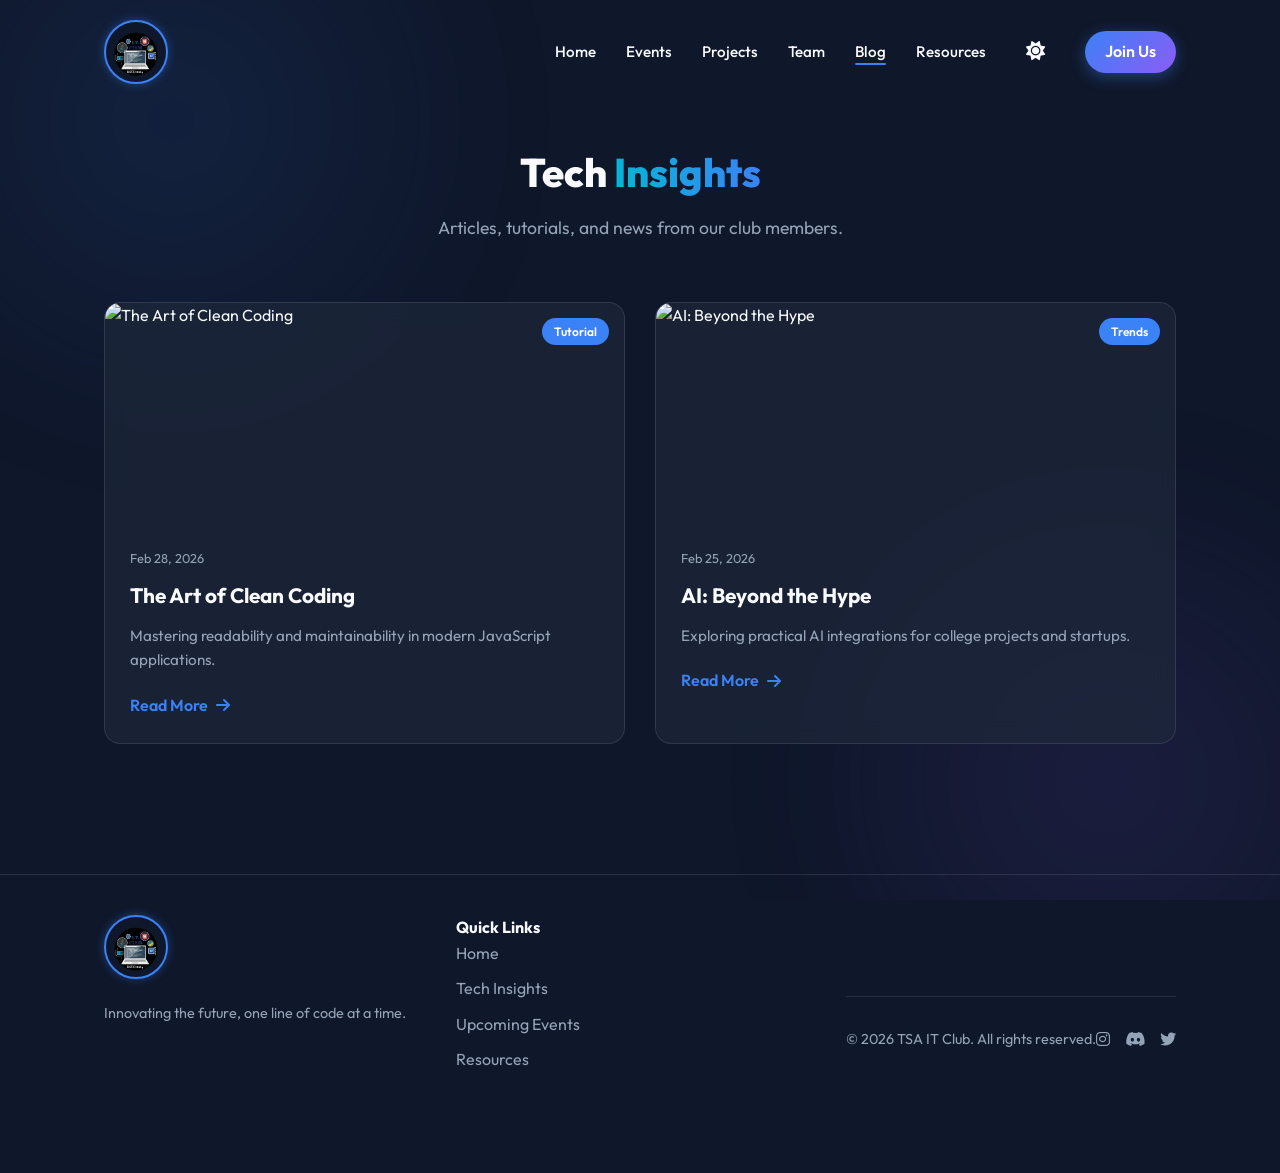
==== commit 43f47e1f: "fixed broken files from a failed sheet.best implimentation" ====
--- a/blog.html
+++ b/blog.html
@@ -1,63 +1,173 @@
-<!DOCTYPE html>
+<!doctype html>
 <html lang="en">
-<head>
-    <meta charset="UTF-8">
-    <meta name="viewport" content="width=device-width, initial-scale=1.0">
+  <head>
+    <meta charset="UTF-8" />
+    <meta name="viewport" content="width=device-width, initial-scale=1.0" />
+    <meta
+      name="description"
+      content="Tech articles, tutorials, and insights from TSA IT Club members."
+    />
     <title>Blog | TSA IT Club</title>
-    <link rel="icon" type="image/png" href="logo.png">
-    <link rel="stylesheet" href="style.css">
-    <link href="https://fonts.googleapis.com/css2?family=Outfit:wght@300;400;500;600;800&display=swap" rel="stylesheet">
-    <link rel="stylesheet" href="https://cdnjs.cloudflare.com/ajax/libs/font-awesome/6.4.0/css/all.min.css">
-</head>
-<body>
-    <!-- Preloader, Background, Navigation -->
-    <div id="preloader">...</div>
-    <div class="glow-container">...</div>
-    <nav id="navbar">...</nav>
+    <link rel="icon" type="image/png" href="logo.png" />
+    <link rel="stylesheet" href="style.css" />
+    <link
+      href="https://fonts.googleapis.com/css2?family=Outfit:wght@300;400;500;600;800&display=swap"
+      rel="stylesheet"
+    />
+    <link
+      rel="stylesheet"
+      href="https://cdnjs.cloudflare.com/ajax/libs/font-awesome/6.4.0/css/all.min.css"
+    />
+  </head>
 
+  <body>
+    <!-- Preloader -->
+    <div id="preloader">
+      <div class="loader-content">
+        <div class="loader-logo"><i class="fa-solid fa-code"></i></div>
+        <h2>TSA <span class="gradient-text">IT Club</span></h2>
+        <div class="loader-bar"></div>
+      </div>
+    </div>
+
+    <!-- Background -->
+    <div class="glow-container">
+      <div class="glow-orb orb-1"></div>
+      <div class="glow-orb orb-2"></div>
+    </div>
+
+    <!-- Navigation -->
+    <nav id="navbar">
+      <div class="nav-content">
+        <a href="index.html" class="logo">
+          <img src="logo.png" alt="TSA IT Club Logo" class="club-logo-img" />
+        </a>
+        <ul class="nav-links">
+          <li><a href="index.html">Home</a></li>
+          <li><a href="events.html">Events</a></li>
+          <li><a href="projects.html">Projects</a></li>
+          <li><a href="team.html">Team</a></li>
+          <li><a href="blog.html" class="active-page">Blog</a></li>
+          <li><a href="resources.html">Resources</a></li>
+          <li>
+            <button
+              id="theme-toggle"
+              class="theme-btn"
+              aria-label="Toggle Dark/Light Mode"
+            >
+              <i class="fa-solid fa-sun"></i>
+            </button>
+          </li>
+          <li>
+            <a href="index.html#contact" class="btn-primary-sm">Join Us</a>
+          </li>
+        </ul>
+        <div
+          class="hamburger"
+          role="button"
+          tabindex="0"
+          aria-label="Toggle Navigation Menu"
+        >
+          <i class="fa-solid fa-bars"></i>
+        </div>
+      </div>
+    </nav>
+
+    <!-- Blog Section -->
     <section id="blog" class="section page-hero">
-        <div class="section-header reveal">
-            <h2>Tech <span class="gradient-text">Insights</span></h2>
-            <p>Articles, tutorials, and news from our club members.</p>
-        </div>
-        <div id="blog-grid" class="blog-grid reveal-stagger"></div>
+      <div class="section-header reveal">
+        <h2>Tech <span class="gradient-text">Insights</span></h2>
+        <p>Articles, tutorials, and news from our club members.</p>
+      </div>
+      <div id="blog-grid" class="blog-grid reveal-stagger"></div>
     </section>
 
-    <footer>...</footer>
+    <footer>
+      <div class="footer-content">
+        <div class="footer-sections">
+          <div class="footer-brand">
+            <img src="logo.png" alt="TSA IT Club Logo" class="club-logo-img" />
+            <p>Innovating the future, one line of code at a time.</p>
+          </div>
+          <div class="footer-links">
+            <h4>Quick Links</h4>
+            <ul>
+              <li><a href="index.html">Home</a></li>
+              <li><a href="blog.html">Tech Insights</a></li>
+              <li><a href="events.html">Upcoming Events</a></li>
+              <li><a href="resources.html">Resources</a></li>
+            </ul>
+          </div>
+        </div>
+        <div class="footer-bottom">
+          <p>&copy; 2026 TSA IT Club. All rights reserved.</p>
+          <div class="footer-social">
+            <a href="#"><i class="fa-brands fa-instagram"></i></a>
+            <a href="#"><i class="fa-brands fa-discord"></i></a>
+            <a href="#"><i class="fa-brands fa-twitter"></i></a>
+          </div>
+        </div>
+      </div>
+    </footer>
+
     <div id="toast-container"></div>
-    <button id="back-to-top">...</button>
 
+    <button
+      id="back-to-top"
+      class="back-to-top"
+      aria-label="Scroll back to top"
+    >
+      <i class="fa-solid fa-arrow-up"></i>
+    </button>
+
+    <script src="data.js"></script>
     <script>
-        const BLOG_API = 'https://sheet.best/api/sheets/YOUR_ID/tabs/Blog'; // REPLACE
+      // ── Render blog posts from data.js ──
+      document.addEventListener("DOMContentLoaded", function () {
+        const grid = document.getElementById("blog-grid");
+        if (!grid || typeof siteData === "undefined") return;
 
-        async function loadBlog() {
-            try {
-                const res = await fetch(BLOG_API);
-                let posts = await res.json();
-                posts.sort((a,b) => a.order - b.order);
+        const posts = siteData.blog || [];
+        if (posts.length === 0) {
+          grid.innerHTML =
+            '<p style="text-align:center;opacity:0.7;">No blog posts yet. Check back soon!</p>';
+          return;
+        }
 
-                const grid = document.getElementById('blog-grid');
-                grid.innerHTML = posts.map(p => `
-                    <article class="blog-card glass-panel">
-                        <div class="blog-img-container">
-                            <img src="${p.image}" alt="${p.title}">
-                            <span class="blog-tag">${p.category}</span>
-                        </div>
-                        <div class="blog-body">
-                            <span class="blog-date">${p.date}</span>
-                            <h3>${p.title}</h3>
-                            <p>${p.excerpt}</p>
-                            <a href="${p.link}" target="_blank" class="btn-text">Read More <i class="fa-solid fa-arrow-right"></i></a>
-                        </div>
-                    </article>
-                `).join('');
-            } catch (error) {
-                console.error('Failed to load blog', error);
-            }
-        }
-        loadBlog();
+        grid.innerHTML = posts
+          .map(function (p) {
+            return (
+              '<article class="blog-card glass-panel">' +
+              '<div class="blog-img-container">' +
+              '<img src="' +
+              p.image +
+              '" alt="' +
+              p.title +
+              '">' +
+              '<span class="blog-tag">' +
+              p.category +
+              "</span>" +
+              "</div>" +
+              '<div class="blog-body">' +
+              '<span class="blog-date">' +
+              p.date +
+              "</span>" +
+              "<h3>" +
+              p.title +
+              "</h3>" +
+              "<p>" +
+              p.excerpt +
+              "</p>" +
+              '<a href="' +
+              p.link +
+              '" target="_blank" class="btn-text">Read More <i class="fa-solid fa-arrow-right"></i></a>' +
+              "</div>" +
+              "</article>"
+            );
+          })
+          .join("");
+      });
     </script>
-
     <script src="script.js"></script>
-</body>
-</html>+  </body>
+</html>
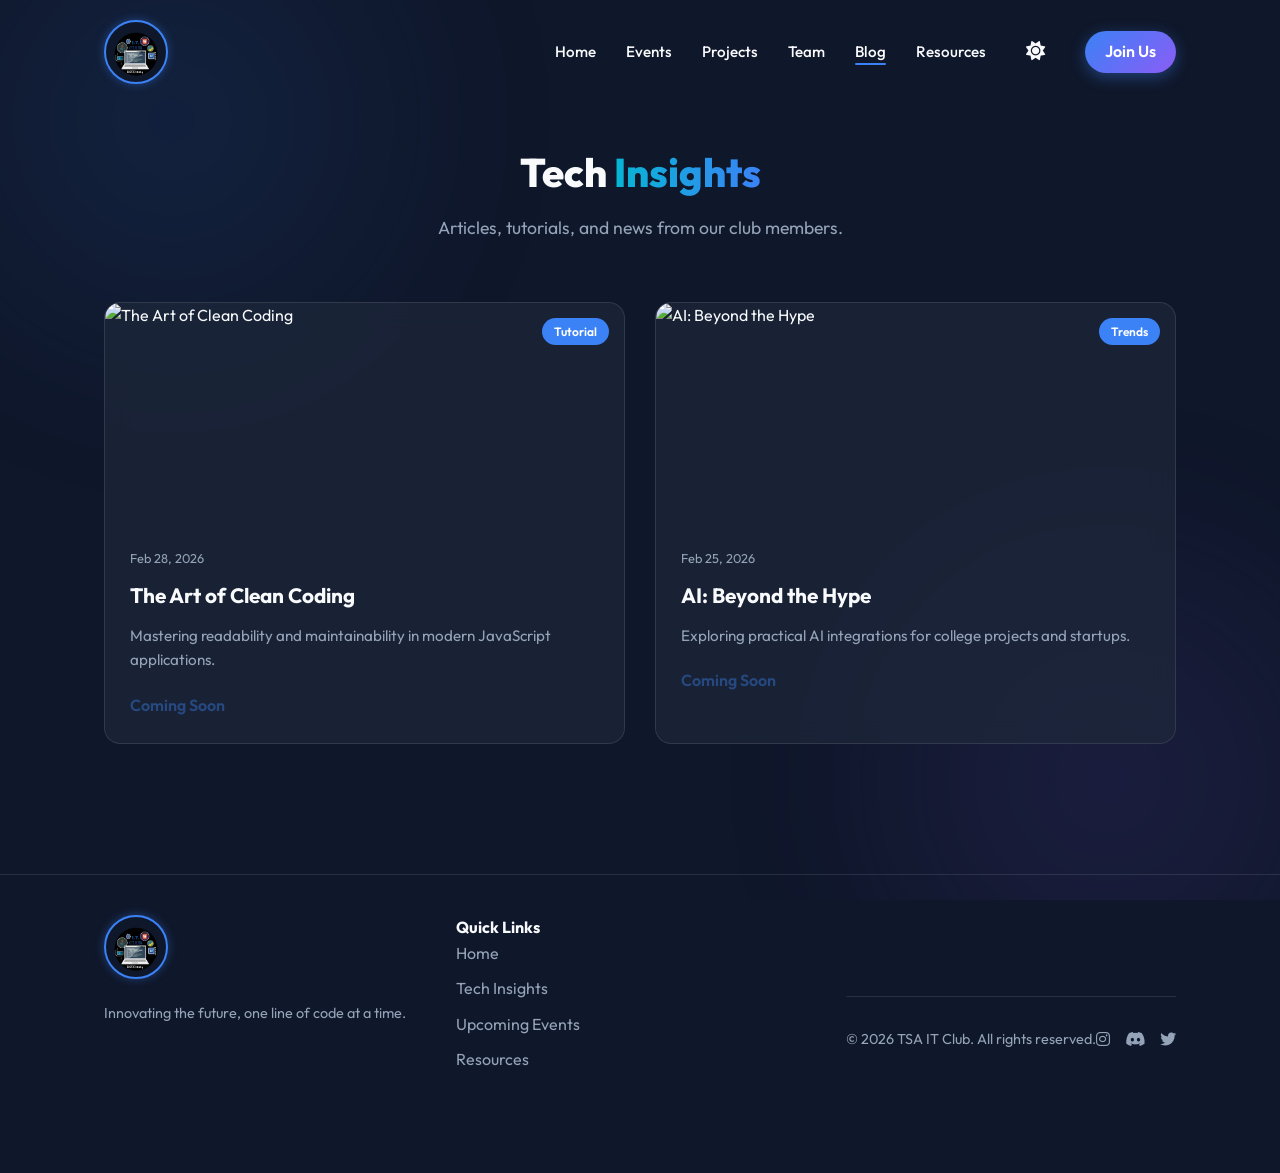
==== commit 216669cd: "made some serious and big changes to the code to make it updatable via google sheets" ====
--- a/blog.html
+++ b/blog.html
@@ -121,51 +121,49 @@
     </button>
 
     <script src="data.js"></script>
+    <script src="sheets-config.js"></script>
+    <script src="sheets-sync.js"></script>
     <script>
-      // ── Render blog posts from data.js ──
+      // ── Render blog posts via SheetSync (falls back to data.js automatically) ──
       document.addEventListener("DOMContentLoaded", function () {
         const grid = document.getElementById("blog-grid");
-        if (!grid || typeof siteData === "undefined") return;
+        if (!grid) return;
 
-        const posts = siteData.blog || [];
-        if (posts.length === 0) {
-          grid.innerHTML =
-            '<p style="text-align:center;opacity:0.7;">No blog posts yet. Check back soon!</p>';
-          return;
-        }
+        grid.innerHTML = '<p style="text-align:center;opacity:0.5;">Loading posts...</p>';
 
-        grid.innerHTML = posts
-          .map(function (p) {
-            return (
-              '<article class="blog-card glass-panel">' +
-              '<div class="blog-img-container">' +
-              '<img src="' +
-              p.image +
-              '" alt="' +
-              p.title +
-              '">' +
-              '<span class="blog-tag">' +
-              p.category +
-              "</span>" +
-              "</div>" +
-              '<div class="blog-body">' +
-              '<span class="blog-date">' +
-              p.date +
-              "</span>" +
-              "<h3>" +
-              p.title +
-              "</h3>" +
-              "<p>" +
-              p.excerpt +
-              "</p>" +
-              '<a href="' +
-              p.link +
-              '" target="_blank" class="btn-text">Read More <i class="fa-solid fa-arrow-right"></i></a>' +
-              "</div>" +
-              "</article>"
-            );
-          })
-          .join("");
+        window.SheetSync.load("blog", function (posts) {
+          if (!posts || posts.length === 0) {
+            grid.innerHTML =
+              '<div style="text-align:center;padding:3rem 1rem;">' +
+              '<i class="fa-regular fa-newspaper" style="font-size:3rem;opacity:0.3;margin-bottom:1rem;display:block;"></i>' +
+              '<p style="opacity:0.6;font-size:1.1rem;">No blog posts uploaded yet.</p>' +
+              '<p style="opacity:0.4;font-size:0.85rem;margin-top:0.5rem;">Our members are busy writing — check back soon!</p>' +
+              '</div>';
+            return;
+          }
+
+          grid.innerHTML = posts
+            .map(function (p) {
+              const defaultImg = "https://images.unsplash.com/photo-1555066931-4365d14bab8c?auto=format&fit=crop&w=800&q=80";
+              return (
+                '<article class="blog-card glass-panel">' +
+                '<div class="blog-img-container">' +
+                '<img src="' + (p.image || defaultImg) + '" alt="' + (p.title || "") + '">' +
+                '<span class="blog-tag">' + (p.category || "Article") + "</span>" +
+                "</div>" +
+                '<div class="blog-body">' +
+                '<span class="blog-date">' + (p.date || "") + "</span>" +
+                "<h3>" + (p.title || "Untitled") + "</h3>" +
+                "<p>" + (p.excerpt || "") + "</p>" +
+                (p.link && p.link !== "#" && p.link.trim() !== ""
+                  ? '<a href="' + p.link + '" target="_blank" class="btn-text">Read More <i class="fa-solid fa-arrow-right"></i></a>'
+                  : '<span class="btn-text" style="opacity:0.4;cursor:default;">Coming Soon</span>') +
+                "</div>" +
+                "</article>"
+              );
+            })
+            .join("");
+        });
       });
     </script>
     <script src="script.js"></script>
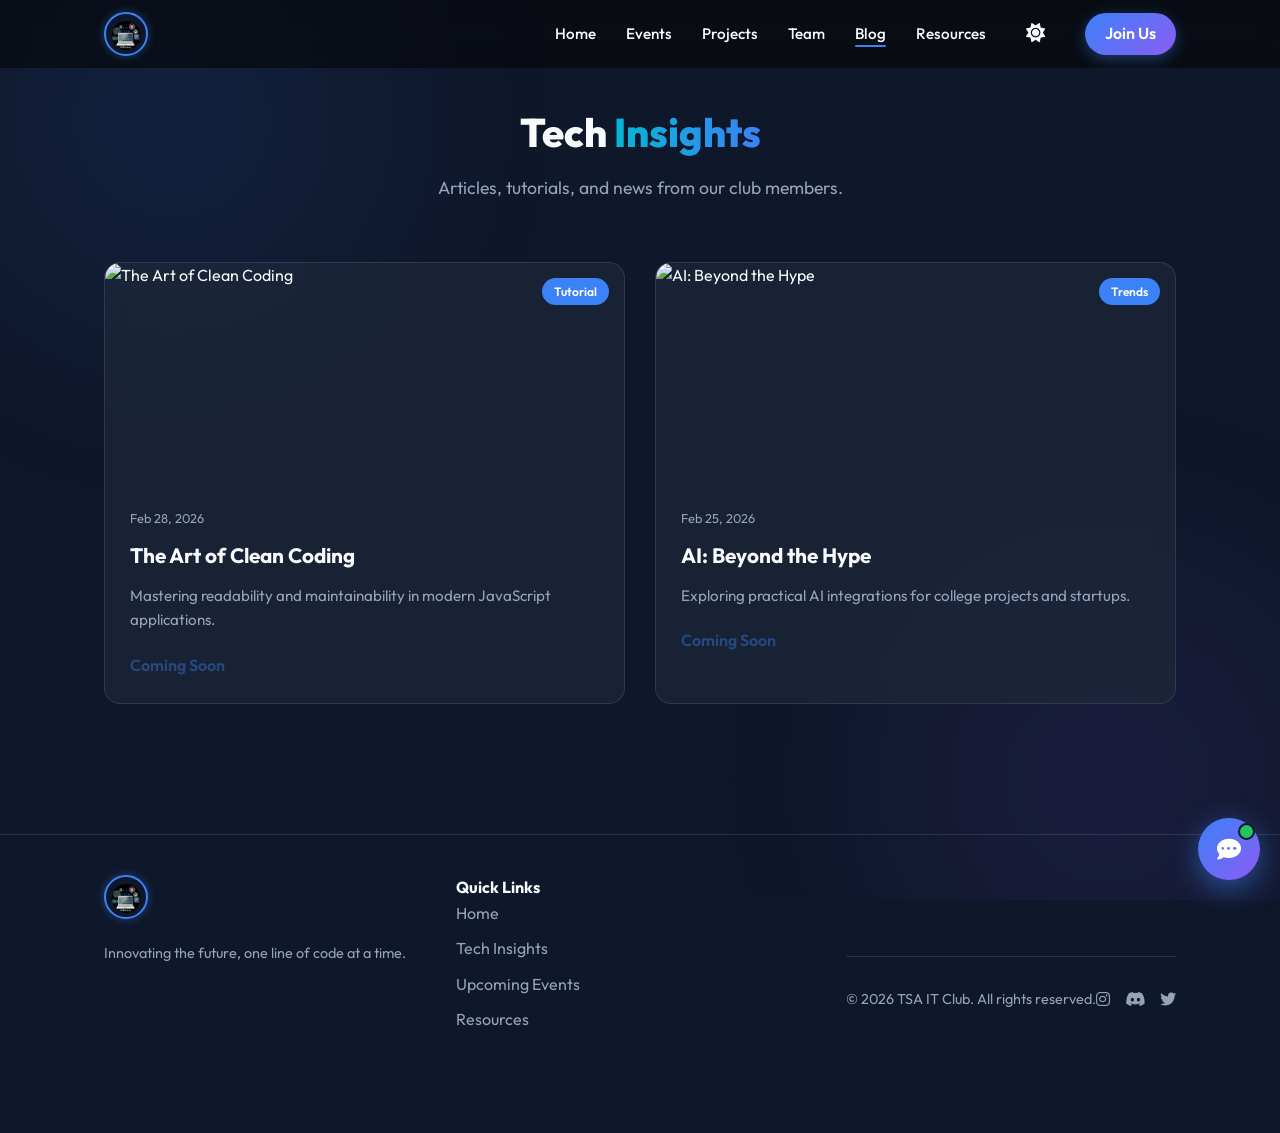
==== commit 4cef69fb: "need to test in mobile" ====
--- a/blog.html
+++ b/blog.html
@@ -1,171 +1,191 @@
 <!doctype html>
 <html lang="en">
-  <head>
-    <meta charset="UTF-8" />
-    <meta name="viewport" content="width=device-width, initial-scale=1.0" />
-    <meta
-      name="description"
-      content="Tech articles, tutorials, and insights from TSA IT Club members."
-    />
-    <title>Blog | TSA IT Club</title>
-    <link rel="icon" type="image/png" href="logo.png" />
-    <link rel="stylesheet" href="style.css" />
-    <link
-      href="https://fonts.googleapis.com/css2?family=Outfit:wght@300;400;500;600;800&display=swap"
-      rel="stylesheet"
-    />
-    <link
-      rel="stylesheet"
-      href="https://cdnjs.cloudflare.com/ajax/libs/font-awesome/6.4.0/css/all.min.css"
-    />
-  </head>
 
-  <body>
-    <!-- Preloader -->
-    <div id="preloader">
-      <div class="loader-content">
-        <div class="loader-logo"><i class="fa-solid fa-code"></i></div>
-        <h2>TSA <span class="gradient-text">IT Club</span></h2>
-        <div class="loader-bar"></div>
+<head>
+  <meta charset="UTF-8" />
+  <meta name="viewport" content="width=device-width, initial-scale=1.0" />
+  <meta name="description" content="Tech articles, tutorials, and insights from TSA IT Club members." />
+  <title>Blog | TSA IT Club</title>
+  <link rel="icon" type="image/png" href="images/logo.png" />
+  <link rel="stylesheet" href="css/style.css" />
+  <link href="https://fonts.googleapis.com/css2?family=Outfit:wght@300;400;500;600;800&display=swap" rel="stylesheet" />
+  <link rel="stylesheet" href="https://cdnjs.cloudflare.com/ajax/libs/font-awesome/6.4.0/css/all.min.css" />
+  <link rel="stylesheet" href="css/chatbot.css" />
+</head>
+
+<body>
+  <!-- Preloader -->
+  <div id="preloader">
+    <div class="loader-content">
+      <div class="loader-logo"><i class="fa-solid fa-code"></i></div>
+      <h2>TSA <span class="gradient-text">IT Club</span></h2>
+      <div class="loader-bar"></div>
+    </div>
+  </div>
+
+  <!-- Background -->
+  <div class="glow-container">
+    <div class="glow-orb orb-1"></div>
+    <div class="glow-orb orb-2"></div>
+  </div>
+
+  <!-- Navigation -->
+  <nav id="navbar">
+    <div class="nav-content">
+      <a href="index.html" class="logo">
+        <img src="images/logo.png" alt="TSA IT Club Logo" class="club-logo-img" />
+      </a>
+      <ul class="nav-links">
+        <li><a href="index.html">Home</a></li>
+        <li><a href="events.html">Events</a></li>
+        <li><a href="projects.html">Projects</a></li>
+        <li><a href="team.html">Team</a></li>
+        <li><a href="blog.html" class="active-page">Blog</a></li>
+        <li><a href="resources.html">Resources</a></li>
+        <li>
+          <button id="theme-toggle" class="theme-btn" aria-label="Toggle Dark/Light Mode">
+            <i class="fa-solid fa-sun"></i>
+          </button>
+        </li>
+        <li>
+          <a href="index.html#join" class="btn-primary-sm">Join Us</a>
+        </li>
+      </ul>
+      <div class="hamburger" role="button" tabindex="0" aria-label="Toggle Navigation Menu">
+        <i class="fa-solid fa-bars"></i>
       </div>
     </div>
+  </nav>
 
-    <!-- Background -->
-    <div class="glow-container">
-      <div class="glow-orb orb-1"></div>
-      <div class="glow-orb orb-2"></div>
+  <!-- Blog Section -->
+  <section id="blog" class="section page-hero">
+    <div class="section-header reveal">
+      <h2>Tech <span class="gradient-text">Insights</span></h2>
+      <p>Articles, tutorials, and news from our club members.</p>
     </div>
+    <div id="blog-grid" class="blog-grid reveal-stagger"></div>
+  </section>
 
-    <!-- Navigation -->
-    <nav id="navbar">
-      <div class="nav-content">
-        <a href="index.html" class="logo">
-          <img src="logo.png" alt="TSA IT Club Logo" class="club-logo-img" />
-        </a>
-        <ul class="nav-links">
-          <li><a href="index.html">Home</a></li>
-          <li><a href="events.html">Events</a></li>
-          <li><a href="projects.html">Projects</a></li>
-          <li><a href="team.html">Team</a></li>
-          <li><a href="blog.html" class="active-page">Blog</a></li>
-          <li><a href="resources.html">Resources</a></li>
-          <li>
-            <button
-              id="theme-toggle"
-              class="theme-btn"
-              aria-label="Toggle Dark/Light Mode"
-            >
-              <i class="fa-solid fa-sun"></i>
-            </button>
-          </li>
-          <li>
-            <a href="index.html#contact" class="btn-primary-sm">Join Us</a>
-          </li>
-        </ul>
-        <div
-          class="hamburger"
-          role="button"
-          tabindex="0"
-          aria-label="Toggle Navigation Menu"
-        >
-          <i class="fa-solid fa-bars"></i>
+  <footer>
+    <div class="footer-content">
+      <div class="footer-sections">
+        <div class="footer-brand">
+          <img src="images/logo.png" alt="TSA IT Club Logo" class="club-logo-img" />
+          <p>Innovating the future, one line of code at a time.</p>
+        </div>
+        <div class="footer-links">
+          <h4>Quick Links</h4>
+          <ul>
+            <li><a href="index.html">Home</a></li>
+            <li><a href="blog.html">Tech Insights</a></li>
+            <li><a href="events.html">Upcoming Events</a></li>
+            <li><a href="resources.html">Resources</a></li>
+          </ul>
         </div>
       </div>
-    </nav>
+      <div class="footer-bottom">
+        <p>&copy; 2026 TSA IT Club. All rights reserved.</p>
+        <div class="footer-social">
+          <a href="#"><i class="fa-brands fa-instagram"></i></a>
+          <a href="#"><i class="fa-brands fa-discord"></i></a>
+          <a href="#"><i class="fa-brands fa-twitter"></i></a>
+        </div>
+      </div>
+    </div>
+  </footer>
 
-    <!-- Blog Section -->
-    <section id="blog" class="section page-hero">
-      <div class="section-header reveal">
-        <h2>Tech <span class="gradient-text">Insights</span></h2>
-        <p>Articles, tutorials, and news from our club members.</p>
-      </div>
-      <div id="blog-grid" class="blog-grid reveal-stagger"></div>
-    </section>
+  <div id="toast-container"></div>
 
-    <footer>
-      <div class="footer-content">
-        <div class="footer-sections">
-          <div class="footer-brand">
-            <img src="logo.png" alt="TSA IT Club Logo" class="club-logo-img" />
-            <p>Innovating the future, one line of code at a time.</p>
-          </div>
-          <div class="footer-links">
-            <h4>Quick Links</h4>
-            <ul>
-              <li><a href="index.html">Home</a></li>
-              <li><a href="blog.html">Tech Insights</a></li>
-              <li><a href="events.html">Upcoming Events</a></li>
-              <li><a href="resources.html">Resources</a></li>
-            </ul>
+  <button id="back-to-top" class="back-to-top" aria-label="Scroll back to top">
+    <i class="fa-solid fa-arrow-up"></i>
+  </button>
+
+  <script src="js/data.js"></script>
+  <script src="js/sheets-config.js"></script>
+  <script src="js/sheets-sync.js"></script>
+  <script>
+    // ── Smart date formatter — handles ISO dates from Google Sheets ──
+    function formatBlogDate(raw) {
+      if (!raw) return "";
+      if (/[a-zA-Z]/.test(raw) && !/T\d{2}:/.test(raw)) return raw;
+      var d = new Date(raw);
+      if (isNaN(d.getTime())) return raw; 
+      var months = ["January", "February", "March", "April", "May", "June", "July", "August", "September", "October", "November", "December"];
+      return months[d.getMonth()] + " " + d.getDate() + ", " + d.getFullYear();
+    }
+
+    // ── Render blog posts via SheetSync (falls back to data.js automatically) ──
+    document.addEventListener("DOMContentLoaded", function () {
+      const grid = document.getElementById("blog-grid");
+      if (!grid) return;
+
+      grid.innerHTML = '<p style="text-align:center;opacity:0.5;">Loading posts...</p>';
+
+      window.SheetSync.load("blog", function (posts) {
+        if (!posts || posts.length === 0) {
+          grid.innerHTML =
+            '<div style="text-align:center;padding:3rem 1rem;">' +
+            '<i class="fa-regular fa-newspaper" style="font-size:3rem;opacity:0.3;margin-bottom:1rem;display:block;"></i>' +
+            '<p style="opacity:0.6;font-size:1.1rem;">No blog posts uploaded yet.</p>' +
+            '<p style="opacity:0.4;font-size:0.85rem;margin-top:0.5rem;">Our members are busy writing — check back soon!</p>' +
+            '</div>';
+          return;
+        }
+
+        grid.innerHTML = posts
+          .map(function (p) {
+            const defaultImg = "https://images.unsplash.com/photo-1555066931-4365d14bab8c?auto=format&fit=crop&w=800&q=80";
+            return (
+              '<article class="blog-card glass-panel">' +
+              '<div class="blog-img-container">' +
+              '<img src="' + (p.image || defaultImg) + '" alt="' + (p.title || "") + '">' +
+              '<span class="blog-tag">' + (p.category || "Article") + "</span>" +
+              "</div>" +
+              '<div class="blog-body">' +
+              '<span class="blog-date">' + formatBlogDate(p.date) + "</span>" +
+              "<h3>" + (p.title || "Untitled") + "</h3>" +
+              "<p>" + (p.excerpt || "") + "</p>" +
+              (p.link && p.link !== "#" && p.link.trim() !== ""
+                ? '<a href="' + p.link + '" target="_blank" class="btn-text">Read More <i class="fa-solid fa-arrow-right"></i></a>'
+                : '<span class="btn-text" style="opacity:0.4;cursor:default;">Coming Soon</span>') +
+              "</div>" +
+              "</article>"
+            );
+          })
+          .join("");
+      });
+    });
+  </script>
+  <script src="js/script.js"></script>
+
+  <!-- ── TSA IT Club Chatbot ── -->
+  <div id="tsa-chatbot">
+    <div id="chatbot-window" class="chatbot-window" role="dialog" aria-label="TSA IT Club Chat Assistant">
+      <div class="chatbot-header">
+        <div class="chatbot-header-info">
+          <div class="chatbot-avatar-sm"><i class="fa-solid fa-robot"></i></div>
+          <div>
+            <h4 id="chatbot-name">TSA Assistant</h4>
+            <span class="chatbot-status"><span class="chatbot-status-dot"></span> Online</span>
           </div>
         </div>
-        <div class="footer-bottom">
-          <p>&copy; 2026 TSA IT Club. All rights reserved.</p>
-          <div class="footer-social">
-            <a href="#"><i class="fa-brands fa-instagram"></i></a>
-            <a href="#"><i class="fa-brands fa-discord"></i></a>
-            <a href="#"><i class="fa-brands fa-twitter"></i></a>
-          </div>
-        </div>
+        <button class="chatbot-close-btn" id="chatbot-close" aria-label="Close Chat">
+          <i class="fa-solid fa-xmark"></i>
+        </button>
       </div>
-    </footer>
+      <div class="chatbot-messages" id="chatbot-messages"></div>
+      <div class="chatbot-suggestions" id="chatbot-suggestions"></div>
+      <div class="chatbot-input-area">
+        <input type="text" id="chatbot-input" placeholder="Ask me anything..." autocomplete="off" />
+        <button id="chatbot-send" aria-label="Send Message"><i class="fa-solid fa-paper-plane"></i></button>
+      </div>
+    </div>
+    <button id="chatbot-toggle" class="chatbot-toggle-btn" aria-label="Open Chat Assistant">
+      <i class="fa-solid fa-comment-dots chatbot-icon-open"></i>
+      <i class="fa-solid fa-xmark chatbot-icon-close"></i>
+    </button>
+  </div>
+  <script src="js/chatbot.js"></script>
+</body>
 
-    <div id="toast-container"></div>
-
-    <button
-      id="back-to-top"
-      class="back-to-top"
-      aria-label="Scroll back to top"
-    >
-      <i class="fa-solid fa-arrow-up"></i>
-    </button>
-
-    <script src="data.js"></script>
-    <script src="sheets-config.js"></script>
-    <script src="sheets-sync.js"></script>
-    <script>
-      // ── Render blog posts via SheetSync (falls back to data.js automatically) ──
-      document.addEventListener("DOMContentLoaded", function () {
-        const grid = document.getElementById("blog-grid");
-        if (!grid) return;
-
-        grid.innerHTML = '<p style="text-align:center;opacity:0.5;">Loading posts...</p>';
-
-        window.SheetSync.load("blog", function (posts) {
-          if (!posts || posts.length === 0) {
-            grid.innerHTML =
-              '<div style="text-align:center;padding:3rem 1rem;">' +
-              '<i class="fa-regular fa-newspaper" style="font-size:3rem;opacity:0.3;margin-bottom:1rem;display:block;"></i>' +
-              '<p style="opacity:0.6;font-size:1.1rem;">No blog posts uploaded yet.</p>' +
-              '<p style="opacity:0.4;font-size:0.85rem;margin-top:0.5rem;">Our members are busy writing — check back soon!</p>' +
-              '</div>';
-            return;
-          }
-
-          grid.innerHTML = posts
-            .map(function (p) {
-              const defaultImg = "https://images.unsplash.com/photo-1555066931-4365d14bab8c?auto=format&fit=crop&w=800&q=80";
-              return (
-                '<article class="blog-card glass-panel">' +
-                '<div class="blog-img-container">' +
-                '<img src="' + (p.image || defaultImg) + '" alt="' + (p.title || "") + '">' +
-                '<span class="blog-tag">' + (p.category || "Article") + "</span>" +
-                "</div>" +
-                '<div class="blog-body">' +
-                '<span class="blog-date">' + (p.date || "") + "</span>" +
-                "<h3>" + (p.title || "Untitled") + "</h3>" +
-                "<p>" + (p.excerpt || "") + "</p>" +
-                (p.link && p.link !== "#" && p.link.trim() !== ""
-                  ? '<a href="' + p.link + '" target="_blank" class="btn-text">Read More <i class="fa-solid fa-arrow-right"></i></a>'
-                  : '<span class="btn-text" style="opacity:0.4;cursor:default;">Coming Soon</span>') +
-                "</div>" +
-                "</article>"
-              );
-            })
-            .join("");
-        });
-      });
-    </script>
-    <script src="script.js"></script>
-  </body>
-</html>
+</html>
--- a/css/style.css
+++ b/css/style.css
@@ -0,0 +1,3088 @@
+/* Variables & Reset */
+:root {
+    --bg-color: #0f172a;
+    --text-color: #f8fafc;
+    --text-muted: #94a3b8;
+    --surface: #1e293b;
+    --primary: #3b82f6;
+    --secondary: #64748b;
+    --accent: #8b5cf6;
+    --gradient-1: #ec4899;
+    --gradient-2: #8b5cf6;
+    --gradient-3: #3b82f6;
+    --gradient-4: #06b6d4;
+    --glass-bg: rgba(30, 41, 59, 0.7);
+    --glass-border: rgba(255, 255, 255, 0.1);
+    --shadow: 0 4px 30px rgba(0, 0, 0, 0.5);
+    --font-main: 'Outfit', sans-serif;
+    --transition: all 0.3s ease;
+}
+
+body.light-theme {
+    --bg-color: #f8fafc;
+    --text-color: #0f172a;
+    --text-muted: #475569;
+    --surface: #ffffff;
+    --primary: #2563eb;
+    --secondary: #64748b;
+    --accent: #7c3aed;
+    --glass-bg: rgba(255, 255, 255, 0.8);
+    --glass-border: rgba(0, 0, 0, 0.1);
+    --shadow: 0 4px 30px rgba(0, 0, 0, 0.05);
+}
+
+/* Base Styles */
+* {
+    margin: 0;
+    padding: 0;
+    box-sizing: border-box;
+    scroll-behavior: smooth;
+}
+
+/* Prevent ANY element from overflowing the viewport width (stops mobile browser zoom-out) */
+html {
+    overflow-x: hidden;
+    max-width: 100%;
+}
+
+body {
+    font-family: var(--font-main);
+    background-color: var(--bg-color);
+    color: var(--text-color);
+    line-height: 1.6;
+    overflow-x: hidden;
+    max-width: 100%;
+}
+
+/* Background Glows */
+.glow-container {
+    position: fixed;
+    top: 0;
+    left: 0;
+    width: 100%;
+    height: 100%;
+    z-index: -1;
+    overflow: hidden;
+    pointer-events: none;
+}
+
+.glow-orb {
+    position: absolute;
+    width: 60vw;
+    height: 60vw;
+    max-width: 600px;
+    /* Cap size so orbs can't push the page wider */
+    max-height: 600px;
+    border-radius: 50%;
+    filter: blur(100px);
+    opacity: 0.15;
+    animation: floatOrb 20s infinite alternate ease-in-out;
+    will-change: transform;
+}
+
+.orb-1 {
+    top: -20%;
+    left: -10%;
+    background: radial-gradient(circle, var(--primary), transparent 70%);
+}
+
+.orb-2 {
+    bottom: -20%;
+    right: -10%;
+    background: radial-gradient(circle, var(--accent), transparent 70%);
+    /* changed from secondary to accent for more blue */
+    animation-delay: -10s;
+}
+
+@keyframes floatOrb {
+    0% {
+        transform: translate(0, 0) scale(1);
+    }
+
+    100% {
+        transform: translate(10%, 10%) scale(1.1);
+    }
+}
+
+/* Typography & Utilities */
+.gradient-text {
+    background: linear-gradient(270deg, #ec4899, #8b5cf6, #3b82f6, #06b6d4);
+    background-size: 300% 300%;
+    animation: gradientShift 6s ease infinite;
+    -webkit-background-clip: text;
+    -webkit-text-fill-color: transparent;
+    background-clip: text;
+    display: inline-block;
+}
+
+@keyframes gradientShift {
+    0% {
+        background-position: 0% 50%;
+    }
+
+    50% {
+        background-position: 100% 50%;
+    }
+
+    100% {
+        background-position: 0% 50%;
+    }
+}
+
+.section {
+    padding: 80px 5%;
+    max-width: 1200px;
+    margin: 0 auto;
+}
+
+/* Extra top padding for sub-pages (no hero, just content under fixed nav) */
+.page-hero {
+    padding-top: 100px;
+}
+
+.section-header {
+    text-align: center;
+    margin-bottom: 60px;
+}
+
+.section-header h2 {
+    font-size: 2.5rem;
+    font-weight: 800;
+    margin-bottom: 10px;
+}
+
+.section-header p {
+    color: var(--text-muted);
+    font-size: 1.1rem;
+}
+
+/* Glassmorphism Classes */
+.glass-panel {
+    background: var(--glass-bg);
+    backdrop-filter: blur(12px);
+    -webkit-backdrop-filter: blur(12px);
+    border: 1px solid var(--glass-border);
+    border-radius: 16px;
+    padding: 30px;
+    transition: var(--transition);
+}
+
+.glass-panel:hover {
+    transform: translateY(-5px);
+    border-color: rgba(59, 130, 246, 0.3);
+    box-shadow: 0 10px 30px -10px rgba(59, 130, 246, 0.2);
+}
+
+/* Buttons */
+.btn-primary,
+.btn-primary-sm,
+.btn-secondary,
+.btn-outline {
+    display: inline-block;
+    padding: 14px 28px;
+    border-radius: 30px;
+    font-weight: 600;
+    text-decoration: none;
+    transition: var(--transition);
+    cursor: pointer;
+    font-family: inherit;
+    border: none;
+    font-size: 1rem;
+}
+
+.project-card.hide {
+    display: none;
+}
+
+.btn-primary-sm {
+    padding: 8px 20px;
+}
+
+.btn-primary,
+.btn-primary-sm {
+    background: linear-gradient(135deg, var(--primary), var(--accent));
+    color: white;
+    box-shadow: 0 4px 15px rgba(59, 130, 246, 0.4);
+}
+
+.btn-primary:hover,
+.btn-primary-sm:hover {
+    transform: translateY(-2px);
+    box-shadow: 0 8px 25px rgba(59, 130, 246, 0.6);
+}
+
+.btn-secondary {
+    background: rgba(255, 255, 255, 0.05);
+    color: white;
+    border: 1px solid rgba(255, 255, 255, 0.1);
+}
+
+.btn-secondary:hover {
+    background: rgba(255, 255, 255, 0.1);
+}
+
+.btn-outline {
+    background: transparent;
+    color: var(--text-color);
+    border: 1px solid rgba(255, 255, 255, 0.3);
+    padding: 10px 24px;
+}
+
+.btn-outline:hover {
+    background: var(--primary);
+    color: white;
+}
+
+.w-100 {
+    width: 100%;
+}
+
+/* Navbar */
+nav {
+    position: fixed;
+    top: 0;
+    width: 100%;
+    z-index: 1000;
+    padding: 12px 0;
+    transition: var(--transition);
+    background: rgba(5, 5, 5, 0.6);
+    backdrop-filter: blur(12px);
+    -webkit-backdrop-filter: blur(12px);
+}
+
+nav.scrolled {
+    padding: 8px 0;
+    background: rgba(5, 5, 5, 0.9);
+    backdrop-filter: blur(15px);
+    border-bottom: 1px solid var(--glass-border);
+}
+
+body.light-theme nav.scrolled {
+    background: rgba(248, 250, 252, 0.95);
+}
+
+body.light-theme nav {
+    background: rgba(248, 250, 252, 0.7);
+}
+
+.nav-content {
+    max-width: 1200px;
+    margin: 0 auto;
+    padding: 0 5%;
+    display: flex;
+    justify-content: space-between;
+    align-items: center;
+}
+
+.logo {
+    font-size: 1.5rem;
+    font-weight: 800;
+    text-decoration: none;
+    color: white;
+    display: flex;
+    align-items: center;
+}
+
+.club-logo-img {
+    height: 44px;
+    width: 44px;
+    border-radius: 50%;
+    object-fit: cover;
+    background-color: var(--bg-color);
+    border: 2px solid var(--primary);
+    box-shadow: 0 0 10px rgba(59, 130, 246, 0.4);
+}
+
+.logo i {
+    color: var(--primary);
+}
+
+.logo span {
+    color: var(--text-muted);
+    font-weight: 300;
+}
+
+.nav-links {
+    display: flex;
+    list-style: none;
+    gap: 30px;
+    align-items: center;
+}
+
+.nav-links a:not(.btn-primary-sm) {
+    color: var(--text-color);
+    text-decoration: none;
+    font-weight: 500;
+    font-size: 0.95rem;
+    transition: var(--transition);
+}
+
+.nav-links a:not(.btn-primary-sm):hover,
+.nav-links a.active-page:not(.btn-primary-sm) {
+    color: white;
+}
+
+.nav-links a.active-page:not(.btn-primary-sm) {
+    position: relative;
+}
+
+.nav-links a.active-page:not(.btn-primary-sm)::after {
+    content: '';
+    position: absolute;
+    bottom: -4px;
+    left: 0;
+    width: 100%;
+    height: 2px;
+    background: var(--primary);
+    border-radius: 2px;
+}
+
+.theme-btn {
+    background: transparent;
+    border: none;
+    color: var(--text-color);
+    font-size: 1.2rem;
+    cursor: pointer;
+    padding: 5px 10px;
+    border-radius: 50%;
+    transition: var(--transition);
+}
+
+.theme-btn:hover {
+    color: var(--primary);
+    transform: rotate(30deg);
+}
+
+.hamburger {
+    display: none;
+    font-size: 1.5rem;
+    cursor: pointer;
+}
+
+/* Hero Section */
+.hero {
+    min-height: 100vh;
+    display: grid;
+    grid-template-columns: 1fr 1fr;
+    gap: 50px;
+    align-items: center;
+    padding: 120px 2% 40px;
+    max-width: 1200px;
+    margin: 0 auto;
+    position: relative;
+}
+
+/* Premium full-width background for hero spanning across the container */
+#home.hero::before {
+    content: '';
+    position: absolute;
+    top: 0;
+    left: 50%;
+    transform: translateX(-50%);
+    width: 100vw;
+    height: 100%;
+    background: linear-gradient(-45deg, #090b10, #161b22, #0f172a, #1f2937);
+    background-size: 400% 400%;
+    animation: premiumGradient 15s ease infinite;
+    z-index: -1;
+}
+
+@keyframes premiumGradient {
+    0% {
+        background-position: 0% 50%;
+    }
+
+    50% {
+        background-position: 100% 50%;
+    }
+
+    100% {
+        background-position: 0% 50%;
+    }
+}
+
+.badge {
+    display: inline-block;
+    padding: 6px 16px;
+    border-radius: 20px;
+    background: rgba(99, 102, 241, 0.1);
+    border: 1px solid rgba(99, 102, 241, 0.2);
+    color: #a5b4fc;
+    font-size: 0.85rem;
+    font-weight: 600;
+    margin-bottom: 20px;
+    text-transform: uppercase;
+    letter-spacing: 1px;
+}
+
+.hero h1 {
+    font-size: 4.5rem;
+    font-weight: 800;
+    line-height: 1.1;
+    margin-bottom: 20px;
+}
+
+.hero p {
+    font-size: 1.15rem;
+    color: var(--text-muted);
+    margin-bottom: 40px;
+    max-width: 500px;
+}
+
+.hero-btns {
+    display: flex;
+    gap: 20px;
+}
+
+.hero-visual {
+    position: relative;
+    height: 500px;
+    display: flex;
+    align-items: center;
+    justify-content: center;
+}
+
+/* Code Card Styling */
+.main-card {
+    background: #1e1e1e;
+    /* Classic VS Code Dark */
+    width: 100%;
+    max-width: 450px;
+    border-radius: 12px;
+    box-shadow: 0 25px 50px -12px rgba(139, 92, 246, 0.25), 0 0 40px rgba(59, 130, 246, 0.15);
+    /* Glowing shadow */
+    border: 1px solid #333333;
+    position: relative;
+    z-index: 2;
+}
+
+.card-header {
+    background: #2d2d2d;
+    padding: 12px 16px;
+    border-top-left-radius: 12px;
+    border-top-right-radius: 12px;
+    display: flex;
+    gap: 8px;
+    border-bottom: 1px solid #1a1a1a;
+    align-items: center;
+}
+
+.card-header::after {
+    content: 'main.js';
+    color: #858585;
+    font-family: inherit;
+    font-size: 0.8rem;
+    margin-left: 10px;
+    letter-spacing: 0.5px;
+}
+
+.dot {
+    width: 12px;
+    height: 12px;
+    border-radius: 50%;
+}
+
+.red {
+    background: #ff5f56;
+}
+
+.yellow {
+    background: #ffbd2e;
+}
+
+.green {
+    background: #27c93f;
+}
+
+.card-body {
+    padding: 24px;
+    font-family: 'Courier New', Courier, monospace;
+    font-size: 0.95rem;
+    line-height: 1.5;
+    overflow-x: auto;
+}
+
+.keyword {
+    color: #c586c0;
+    /* VS Code pink/purple */
+}
+
+.variable {
+    color: #9cdcfe;
+    /* VS Code light blue */
+}
+
+.property {
+    color: #4fc1ff;
+    /* VS Code blue */
+}
+
+.string {
+    color: #a5d6ff;
+}
+
+.method {
+    color: #d2a8ff;
+}
+
+/* Floating Card */
+.floating-card {
+    position: absolute;
+    bottom: 40px;
+    left: -40px;
+    display: flex;
+    align-items: center;
+    gap: 15px;
+    padding: 15px 25px;
+    z-index: 3;
+    animation: float 6s infinite ease-in-out;
+    background: rgba(20, 20, 25, 0.8);
+}
+
+.floating-card i {
+    font-size: 2rem;
+    color: var(--secondary);
+}
+
+.floating-card h4 {
+    font-size: 0.9rem;
+    color: var(--text-muted);
+}
+
+.floating-card p {
+    font-weight: 600;
+    font-size: 1.1rem;
+    color: white;
+    margin: 0;
+}
+
+@keyframes float {
+
+    0%,
+    100% {
+        transform: translateY(0);
+    }
+
+    50% {
+        transform: translateY(-15px);
+    }
+}
+
+/* About Section */
+.about-grid {
+    display: grid;
+    grid-template-columns: repeat(3, 1fr);
+    gap: 30px;
+}
+
+.about-card {
+    text-align: center;
+    cursor: pointer;
+    position: relative;
+    overflow: hidden;
+}
+
+.about-card::after {
+    content: 'Click for details';
+    position: absolute;
+    bottom: -30px;
+    left: 0;
+    width: 100%;
+    text-align: center;
+    font-size: 0.85rem;
+    color: var(--primary);
+    transition: var(--transition);
+    opacity: 0;
+}
+
+.about-card:hover::after {
+    bottom: 15px;
+    opacity: 1;
+}
+
+.icon-box {
+    width: 60px;
+    height: 60px;
+    background: rgba(59, 130, 246, 0.1);
+    border-radius: 12px;
+    display: flex;
+    align-items: center;
+    justify-content: center;
+    margin: 0 auto 20px;
+    font-size: 1.8rem;
+    color: var(--primary);
+}
+
+.about-card h3 {
+    margin-bottom: 15px;
+    font-size: 1.3rem;
+}
+
+.about-card p {
+    color: var(--text-muted);
+    font-size: 0.95rem;
+}
+
+/* Events Section */
+.events-main-section {
+  padding: 2rem 1.5rem 5rem;
+  min-height: 50vh;
+}
+
+.events-container {
+  max-width: 900px;
+  margin: 0 auto;
+  display: flex;
+  flex-direction: column;
+  gap: 2rem;
+}
+
+/* No Events State */
+.no-events-message {
+  text-align: center;
+  font-size: 2.5rem;
+  font-weight: 800;
+  color: var(--text-muted);
+  padding: 4rem 2rem;
+  background: linear-gradient(
+    145deg,
+    rgba(30, 36, 48, 0.4),
+    rgba(20, 24, 34, 0.2)
+  );
+  backdrop-filter: blur(10px);
+  -webkit-backdrop-filter: blur(10px);
+  border: 1px dashed rgba(255, 255, 255, 0.2);
+  border-radius: 12px;
+}
+
+/* Event Cards Wrapper Style (similar to info cards) */
+.event-card {
+  /* Translucent and glossy glassmorphism */
+  background: linear-gradient(
+    145deg,
+    rgba(30, 36, 48, 0.6),
+    rgba(20, 24, 34, 0.4)
+  );
+  backdrop-filter: blur(16px);
+  -webkit-backdrop-filter: blur(16px);
+  border: 1px solid rgba(255, 255, 255, 0.08);
+  border-top: 1px solid rgba(255, 255, 255, 0.15); /* Top highlight for gloss */
+  border-radius: 12px;
+  padding: 2.5rem;
+  display: flex;
+  flex-direction: column;
+  gap: 1.5rem;
+  transition:
+    transform 0.3s ease,
+    box-shadow 0.3s ease,
+    border-color 0.3s ease,
+    background 0.3s ease;
+  box-shadow: 0 4px 30px rgba(0, 0, 0, 0.1);
+
+  /* Entrance animation */
+  animation: popUpEntrance 0.6s cubic-bezier(0.175, 0.885, 0.32, 1.275)
+    backwards;
+}
+
+.event-card:hover {
+  transform: translateY(-3px);
+  box-shadow: 0 15px 35px rgba(0, 0, 0, 0.5);
+  border-color: rgba(56, 189, 248, 0.4);
+  background: linear-gradient(
+    145deg,
+    rgba(35, 42, 55, 0.7),
+    rgba(25, 30, 40, 0.5)
+  );
+}
+
+/* Top Section: Date & Title */
+.event-header {
+  display: flex;
+  justify-content: space-between;
+  align-items: flex-start;
+  flex-wrap: wrap;
+  gap: 1rem;
+}
+
+.event-title-group h2 {
+  font-size: 1.8rem;
+  font-weight: 700;
+  color: #fff;
+  margin-bottom: 0.5rem;
+}
+
+.event-location {
+  color: var(--primary);
+  font-size: 0.95rem;
+  font-weight: 600;
+  display: flex;
+  align-items: center;
+  gap: 0.5rem;
+}
+
+.event-date-badge {
+  background: rgba(56, 189, 248, 0.1);
+  border: 1px solid rgba(56, 189, 248, 0.3);
+  color: var(--primary);
+  padding: 0.75rem 1.25rem;
+  border-radius: 8px;
+  text-align: center;
+  min-width: 120px;
+}
+
+.event-date-badge .date {
+  font-weight: 800;
+  font-size: 1.1rem;
+  display: block;
+}
+
+.event-date-badge .time {
+  font-size: 0.85rem;
+  opacity: 0.8;
+}
+
+/* Event Body & Description */
+.event-description {
+  color: var(--text-muted);
+  font-size: 1.05rem;
+  line-height: 1.7;
+}
+
+/* Event Footer & CTA */
+.event-footer {
+  margin-top: 1rem;
+  padding-top: 1.5rem;
+  border-top: 1px solid rgba(255, 255, 255, 0.1);
+  display: flex;
+  justify-content: flex-end;
+}
+
+.event-btn {
+  display: inline-block;
+  padding: 0.8rem 1.8rem;
+  background: var(--primary);
+  color: #0f172a;
+  font-weight: 600;
+  border-radius: 8px;
+  text-decoration: none;
+  transition: all 0.3s ease;
+  box-shadow: 0 4px 15px rgba(56, 189, 248, 0.3);
+  text-transform: uppercase;
+  font-size: 0.9rem;
+  letter-spacing: 0.5px;
+}
+
+.event-btn:hover {
+  background: #7dd3fc;
+  box-shadow: 0 6px 20px rgba(56, 189, 248, 0.5);
+  transform: translateY(-2px);
+}
+
+.event-btn.disabled {
+  background: rgba(255, 255, 255, 0.1);
+  color: rgba(255, 255, 255, 0.5);
+  box-shadow: none;
+  cursor: not-allowed;
+  pointer-events: none;
+}
+
+/* Base keyframe (replicated here in case events is loaded without info) */
+@keyframes popUpEntrance {
+  0% {
+    opacity: 0;
+    transform: translateY(20px) scale(0.95);
+  }
+  100% {
+    opacity: 1;
+    transform: translateY(0) scale(1);
+  }
+}
+
+/* Responsive */
+@media (max-width: 600px) {
+  .event-header {
+    flex-direction: column-reverse;
+  }
+  .event-date-badge {
+    width: 100%;
+    display: flex;
+    justify-content: space-between;
+    align-items: center;
+  }
+  .no-events-message {
+    font-size: 1.8rem;
+    padding: 3rem 1rem;
+  }
+  .event-card {
+    padding: 1.5rem;
+  }
+}
+
+/* Team Section */
+.team-grid {
+    display: grid;
+    grid-template-columns: repeat(auto-fit, minmax(320px, 1fr));
+    gap: 30px;
+    justify-content: center;
+    justify-items: center;
+    max-width: 1100px;
+    margin: 0 auto;
+}
+
+.team-card {
+    text-align: center;
+    padding: 40px 20px;
+}
+
+.team-img {
+    width: 120px;
+    height: 120px;
+    border-radius: 50%;
+    margin: 0 auto 20px;
+    padding: 4px;
+    background: linear-gradient(135deg, var(--primary), var(--secondary));
+}
+
+.member-nickname {
+    display: inline-block;
+    font-size: 0.8em;
+    font-style: italic;
+    color: var(--primary);
+    position: relative;
+    margin-top: 4px;
+    opacity: 0.9;
+}
+
+.member-nickname::after {
+    content: '';
+    position: absolute;
+    bottom: -2px;
+    left: 0;
+    width: 100%;
+    height: 1px;
+    background: var(--primary);
+    opacity: 0.6;
+}
+
+.team-img img {
+    width: 100%;
+    height: 100%;
+    border-radius: 50%;
+    object-fit: cover;
+    background: var(--bg-color);
+    padding: 4px;
+}
+
+.team-card h3 {
+    font-size: 1.3rem;
+    margin-bottom: 5px;
+}
+
+.role {
+    color: var(--primary);
+    font-size: 0.9rem;
+    margin-bottom: 15px;
+    font-weight: 500;
+}
+
+.social-links {
+    display: flex;
+    justify-content: center;
+    gap: 15px;
+}
+
+.social-links a {
+    color: var(--text-muted);
+    font-size: 1.2rem;
+}
+
+/* Executive Card Improvements — "Important Person" Look */
+.exec-card {
+    padding: 60px 30px !important;
+    /* Physically larger */
+    border: 1px solid rgba(255, 255, 255, 0.15) !important;
+    background: linear-gradient(145deg, rgba(30, 41, 59, 0.95), rgba(15, 23, 42, 0.95)) !important;
+    transform: scale(1.05);
+    /* Slightly bigger than others */
+    z-index: 2;
+    box-shadow: 0 10px 40px rgba(0, 0, 0, 0.5);
+}
+
+.exec-card:hover {
+    transform: scale(1.08) translateY(-10px);
+    box-shadow: 0 20px 50px rgba(0, 0, 0, 0.6);
+}
+
+.exec-card .team-img {
+    width: 160px !important;
+    /* Larger images for execs */
+    height: 160px !important;
+    border: 3px solid var(--primary);
+    box-shadow: 0 0 25px rgba(59, 130, 246, 0.2);
+}
+
+.exec-card h3 {
+    font-size: 1.6rem !important;
+    /* Larger name */
+    color: var(--text-color);
+    margin-top: 10px;
+}
+
+.exec-card .role {
+    font-size: 1.1rem !important;
+    color: var(--primary) !important;
+    letter-spacing: 1px;
+    text-transform: uppercase;
+}
+
+.exec-badge {
+    position: absolute;
+    top: 20px;
+    right: 20px;
+    background: var(--primary);
+    color: #fff;
+    padding: 6px 14px;
+    border-radius: 20px;
+    font-size: 0.75rem;
+    font-weight: 800;
+    text-transform: uppercase;
+    box-shadow: 0 4px 12px rgba(59, 130, 246, 0.3);
+}
+
+/* Board Members Section */
+.board-title {
+    text-align: center;
+    font-size: 1.8rem;
+    margin: 60px 0 30px;
+    color: var(--text-color);
+}
+
+.board-grid {
+    display: grid;
+    grid-template-columns: repeat(4, 1fr);
+    gap: 20px;
+}
+
+.board-card {
+    text-align: center;
+    padding: 25px 15px;
+    background: rgba(255, 255, 255, 0.04);
+    backdrop-filter: blur(16px);
+    -webkit-backdrop-filter: blur(16px);
+    border: 1px solid var(--glass-border);
+    border-radius: 16px;
+    transition: all 0.35s ease;
+    overflow: hidden;
+    position: relative;
+}
+
+.board-card::before {
+    content: "";
+    display: block;
+    position: absolute;
+    top: 0;
+    left: 0;
+    width: 100%;
+    height: 3px;
+    background: linear-gradient(90deg, var(--primary), var(--accent));
+    opacity: 0.5;
+    transition: opacity 0.3s ease;
+}
+
+/* Material Ripple Effect */
+.btn-primary .ripple,
+.btn-secondary .ripple {
+    position: absolute;
+    background: white;
+    transform: translate(-50%, -50%);
+    pointer-events: none;
+    border-radius: 50%;
+    animation: buttonRipple 1s linear infinite;
+}
+
+@keyframes buttonRipple {
+    0% {
+        width: 0px;
+        height: 0px;
+        opacity: 0.5;
+    }
+
+    100% {
+        width: 500px;
+        height: 500px;
+        opacity: 0;
+    }
+}
+
+.board-card:hover {
+    transform: translateY(-6px);
+    border-color: rgba(59, 130, 246, 0.3);
+    box-shadow: 0 16px 40px -10px rgba(59, 130, 246, 0.2), 0 0 0 1px rgba(59, 130, 246, 0.1);
+}
+
+.board-card:hover::before {
+    opacity: 1;
+}
+
+.board-card h4 {
+    font-size: 1.25rem;
+    font-weight: 700;
+    margin-bottom: 5px;
+    color: var(--text-color);
+}
+
+.role-sm {
+    color: var(--primary);
+    font-weight: 600;
+    font-size: 0.85rem;
+    text-transform: uppercase;
+    letter-spacing: 1px;
+}
+
+.social-links a:hover {
+    color: white;
+    transform: translateY(-3px);
+}
+
+/* Contact Section */
+.contact-container {
+    display: grid;
+    grid-template-columns: 1fr 1fr;
+    gap: 50px;
+    padding: 50px;
+    align-items: center;
+}
+
+.contact-info h2 {
+    font-size: 2.5rem;
+    margin-bottom: 20px;
+}
+
+.contact-info p {
+    color: var(--text-muted);
+    margin-bottom: 40px;
+}
+
+.info-item {
+    display: flex;
+    align-items: center;
+    gap: 15px;
+    margin-bottom: 20px;
+}
+
+.info-item i {
+    width: 40px;
+    height: 40px;
+    border-radius: 50%;
+    background: rgba(59, 130, 246, 0.1);
+    color: var(--primary);
+    display: flex;
+    align-items: center;
+    justify-content: center;
+    font-size: 1.1rem;
+}
+
+/* Join CTA Block */
+.join-cta {
+    display: flex;
+    flex-direction: column;
+    align-items: center;
+    justify-content: center;
+    text-align: center;
+    padding: 20px;
+    gap: 15px;
+}
+
+.join-cta-icon {
+    width: 80px;
+    height: 80px;
+    background: rgba(59, 130, 246, 0.1);
+    border: 1px solid var(--glass-border);
+    border-radius: 50%;
+    display: flex;
+    align-items: center;
+    justify-content: center;
+    font-size: 2rem;
+    color: var(--primary);
+    margin-bottom: 10px;
+}
+
+.join-cta h3 {
+    font-size: 1.5rem;
+}
+
+.join-cta p {
+    color: var(--text-muted);
+    font-size: 0.95rem;
+    max-width: 300px;
+}
+
+/* Join Form inside Modal */
+.join-modal-content {
+    max-width: 550px;
+    max-height: 90vh;
+    overflow-y: auto;
+    padding: 40px;
+}
+
+.join-modal-header {
+    text-align: center;
+    margin-bottom: 30px;
+}
+
+.join-modal-header p {
+    color: var(--text-muted);
+    font-size: 0.95rem;
+}
+
+.join-form {
+    display: flex;
+    flex-direction: column;
+    gap: 18px;
+}
+
+.form-group label {
+    display: block;
+    font-size: 0.9rem;
+    font-weight: 600;
+    color: var(--text-muted);
+    margin-bottom: 8px;
+    letter-spacing: 0.3px;
+}
+
+.form-group label i {
+    color: var(--primary);
+    margin-right: 6px;
+}
+
+.form-group input,
+.form-group textarea {
+    width: 100%;
+    padding: 13px 16px;
+    background: rgba(255, 255, 255, 0.04);
+    border: 1px solid rgba(255, 255, 255, 0.1);
+    border-radius: 10px;
+    color: white;
+    font-family: inherit;
+    font-size: 0.95rem;
+    outline: none;
+    transition: var(--transition);
+    resize: vertical;
+}
+
+.form-group input:focus,
+.form-group textarea:focus {
+    border-color: var(--primary);
+    background: rgba(59, 130, 246, 0.05);
+    box-shadow: 0 0 0 3px rgba(59, 130, 246, 0.1);
+}
+
+/* Live Validation Feedback */
+.form-group input:not(:placeholder-shown):valid,
+.form-group textarea:not(:placeholder-shown):valid {
+    border-color: #27c93f;
+    /* Green */
+    box-shadow: 0 0 0 3px rgba(39, 201, 63, 0.1);
+}
+
+.form-group input:not(:placeholder-shown):invalid,
+.form-group textarea:not(:placeholder-shown):invalid {
+    border-color: #ff5f56;
+    /* Red */
+    box-shadow: 0 0 0 3px rgba(255, 95, 86, 0.1);
+}
+
+/* Interest Checkboxes */
+.interest-options {
+    display: grid;
+    grid-template-columns: 1fr 1fr;
+    gap: 10px;
+    margin-top: 5px;
+}
+
+.interest-item {
+    display: flex;
+    align-items: center;
+    gap: 10px;
+    padding: 12px 15px;
+    background: rgba(255, 255, 255, 0.03);
+    border: 1px solid rgba(255, 255, 255, 0.08);
+    border-radius: 10px;
+    cursor: pointer;
+    transition: var(--transition);
+    font-size: 0.9rem;
+}
+
+.interest-item:hover {
+    border-color: var(--primary);
+    background: rgba(59, 130, 246, 0.06);
+}
+
+.interest-item input[type="checkbox"] {
+    width: 16px;
+    height: 16px;
+    accent-color: var(--primary);
+    flex-shrink: 0;
+    cursor: pointer;
+}
+
+.interest-item span i {
+    color: var(--primary);
+    margin-right: 5px;
+}
+
+/* Footer */
+footer {
+    border-top: 1px solid var(--glass-border);
+    padding: 40px 0;
+    margin-top: 50px;
+}
+
+/* Modals */
+.modal-overlay {
+    position: fixed;
+    top: 0;
+    left: 0;
+    width: 100%;
+    height: 100%;
+    background: rgba(0, 0, 0, 0.7);
+    backdrop-filter: blur(5px);
+    z-index: 2000;
+    display: flex;
+    align-items: center;
+    justify-content: center;
+    opacity: 0;
+    pointer-events: none;
+    transition: var(--transition);
+}
+
+.modal-overlay.active {
+    opacity: 1;
+    pointer-events: auto;
+}
+
+.modal-content {
+    background: var(--bg-color);
+    width: 90%;
+    max-width: 900px;
+    /* Made much wider */
+    max-height: 85vh;
+    /* Keep it within screen bounds */
+    overflow-y: auto;
+    /* Enable scrolling for long content */
+    overscroll-behavior: contain; /* Prevents background scroll chaining */
+    border-radius: 16px;
+    border: 1px solid var(--glass-border);
+    box-shadow: 0 25px 50px -12px rgba(0, 0, 0, 0.7);
+    padding: 50px;
+    position: relative;
+    transform: translateY(30px) scale(0.95);
+    transition: var(--transition);
+}
+
+/* Custom Scrollbar for Modal */
+.modal-content::-webkit-scrollbar {
+    width: 8px;
+}
+
+.modal-content::-webkit-scrollbar-track {
+    background: rgba(255, 255, 255, 0.05);
+    border-radius: 8px;
+}
+
+.modal-content::-webkit-scrollbar-thumb {
+    background: var(--primary);
+    border-radius: 8px;
+}
+
+.modal-overlay.active .modal-content {
+    transform: translateY(0) scale(1);
+}
+
+.modal-close {
+    position: absolute;
+    top: 15px;
+    right: 15px;
+    width: 44px;
+    height: 44px;
+    display: flex;
+    align-items: center;
+    justify-content: center;
+    background: transparent;
+    border: none;
+    border-radius: 50%;
+    color: var(--text-muted);
+    font-size: 1.5rem;
+    cursor: pointer;
+    z-index: 20;
+    transition: var(--transition);
+}
+
+.modal-close:hover {
+    color: var(--secondary);
+    background: rgba(255, 255, 255, 0.1);
+    transform: rotate(90deg);
+}
+
+.modal-icon {
+    font-size: 2.5rem;
+    color: var(--primary);
+    margin-bottom: 20px;
+}
+
+.modal-content h3 {
+    font-size: 2.5rem;
+    margin-bottom: 25px;
+}
+
+.modal-content h4 {
+    font-size: 1.5rem;
+    margin: 30px 0 15px;
+    color: var(--secondary);
+}
+
+.modal-content p {
+    color: var(--text-muted);
+    margin-bottom: 20px;
+    line-height: 1.8;
+    font-size: 1.1rem;
+}
+
+.modal-content ul {
+    list-style-position: inside;
+    color: var(--text-muted);
+    margin-bottom: 30px;
+    font-size: 1.1rem;
+}
+
+.modal-content li {
+    margin-bottom: 12px;
+}
+
+.modal-content .highlight-box {
+    background: rgba(59, 130, 246, 0.1);
+    border-left: 4px solid var(--primary);
+    padding: 20px;
+    margin: 30px 0;
+    border-radius: 0 8px 8px 0;
+}
+
+/* --- Multi-Step Wizard & Form Styles --- */
+.wizard-progress {
+    display: flex;
+    align-items: center;
+    justify-content: space-between;
+    margin-bottom: 30px;
+    padding: 0 10px;
+}
+
+.progress-step {
+    width: 35px;
+    height: 35px;
+    background: rgba(148, 163, 184, 0.2);
+    border-radius: 50%;
+    display: flex;
+    align-items: center;
+    justify-content: center;
+    font-weight: bold;
+    color: var(--text-muted);
+    border: 2px solid transparent;
+    transition: var(--transition);
+    z-index: 2;
+}
+
+.progress-step.active {
+    background: var(--primary);
+    color: white;
+    box-shadow: 0 0 15px rgba(59, 130, 246, 0.4);
+}
+
+.progress-step.completed {
+    background: #22c55e;
+    color: white;
+}
+
+.progress-line {
+    flex-grow: 1;
+    height: 3px;
+    background: rgba(148, 163, 184, 0.2);
+    margin: 0 10px;
+    position: relative;
+    z-index: 1;
+}
+
+.progress-line::after {
+    content: '';
+    position: absolute;
+    top: 0;
+    left: 0;
+    height: 100%;
+    width: 0%;
+    background: var(--primary);
+    transition: width 0.4s ease;
+}
+
+.form-step {
+    display: none;
+    animation: fadeIn 0.4s ease forwards;
+}
+
+.form-step.active {
+    display: block;
+}
+
+.wizard-btn-group {
+    display: flex;
+    justify-content: space-between;
+    margin-top: 25px;
+    gap: 15px;
+}
+
+.wizard-btn-group .btn-primary,
+.wizard-btn-group .btn-secondary {
+    flex: 1;
+    text-align: center;
+    justify-content: center;
+}
+
+.input-group {
+    position: relative;
+    margin-bottom: 20px;
+}
+
+.input-group i {
+    position: absolute;
+    left: 15px;
+    top: 50%;
+    transform: translateY(-50%);
+    color: var(--text-muted);
+}
+
+.input-group i[class*="fa-comment"] {
+    top: 15px;
+    transform: none;
+}
+
+.input-group input,
+.input-group select,
+.input-group textarea {
+    width: 100%;
+    padding: 12px 15px 12px 45px;
+    background: var(--surface);
+    /* solid dark bg — transparent causes white dropdown popup */
+    border: 1px solid var(--glass-border);
+    border-radius: 8px;
+    color: var(--text-color);
+    font-size: 1rem;
+    font-family: inherit;
+    transition: var(--transition);
+}
+
+.input-group textarea {
+    resize: vertical;
+    min-height: 120px;
+}
+
+.input-group input:focus,
+.input-group select:focus,
+.input-group textarea:focus {
+    outline: none;
+    border-color: var(--primary);
+    box-shadow: 0 0 0 3px rgba(59, 130, 246, 0.2);
+}
+
+.input-group select {
+    appearance: none;
+    -webkit-appearance: none;
+    cursor: pointer;
+}
+
+/* Style the dropdown popup itself — prevents white flash on open */
+.input-group select option {
+    background: var(--surface);
+    color: var(--text-color);
+    padding: 10px;
+}
+
+/* Disabled placeholder option */
+.input-group select option[disabled] {
+    color: var(--text-muted);
+}
+
+/* Team Modal Specific Styles */
+.team-modal-content {
+    max-width: 600px;
+    padding: 40px;
+}
+
+.team-modal-header {
+    display: flex;
+    align-items: center;
+    gap: 30px;
+    margin-bottom: 30px;
+    padding-bottom: 30px;
+    border-bottom: 1px solid var(--glass-border);
+}
+
+.team-modal-img {
+    width: 120px;
+    height: 120px;
+    border-radius: 50%;
+    object-fit: cover;
+    aspect-ratio: 1/1;
+    border: 3px solid var(--primary);
+    box-shadow: 0 0 20px rgba(59, 130, 246, 0.3);
+}
+
+.team-modal-info h3 {
+    margin-bottom: 5px;
+    font-size: 1.8rem;
+}
+
+.team-modal-info .role {
+    font-size: 1.1rem;
+    margin-bottom: 15px;
+}
+
+.social-links-modal {
+    display: flex;
+    gap: 15px;
+}
+
+.social-links-modal a {
+    color: var(--text-color);
+    background: rgba(255, 255, 255, 0.05);
+    width: 40px;
+    height: 40px;
+    display: flex;
+    align-items: center;
+    justify-content: center;
+    border-radius: 50%;
+    transition: var(--transition);
+}
+
+.social-links-modal a:hover {
+    background: var(--primary);
+    transform: translateY(-3px);
+}
+
+.team-modal-body h4 {
+    margin: 0 0 10px 0;
+    font-size: 1.2rem;
+    color: var(--text-color);
+}
+
+.team-modal-body p {
+    margin-bottom: 25px;
+}
+
+.footer-content {
+    max-width: 1200px;
+    margin: 0 auto;
+    padding: 0 5%;
+    display: flex;
+    justify-content: space-between;
+    align-items: center;
+}
+
+.footer-content p {
+    color: var(--text-muted);
+    font-size: 0.9rem;
+}
+
+.footer-social {
+    display: flex;
+    gap: 15px;
+}
+
+.footer-social a {
+    color: var(--text-muted);
+    transition: var(--transition);
+}
+
+.footer-social a:hover {
+    color: var(--primary);
+}
+
+
+/* Stats Section */
+.stats-container {
+    display: grid;
+    grid-template-columns: repeat(4, 1fr);
+    gap: 30px;
+    margin-bottom: 60px;
+}
+
+.stat-card {
+    text-align: center;
+    padding: 30px;
+}
+
+.stat-card h3 {
+    font-size: 2.5rem;
+    font-weight: 800;
+    color: var(--primary);
+    margin-bottom: 5px;
+}
+
+.stat-card p {
+    color: var(--text-muted);
+    font-size: 0.9rem;
+    text-transform: uppercase;
+    letter-spacing: 1px;
+}
+
+/* Tech Stack Marquee */
+.tech-stack-section {
+    padding: 60px 0;
+    overflow: hidden;
+    background: rgba(255, 255, 255, 0.02);
+    border-top: 1px solid var(--glass-border);
+    border-bottom: 1px solid var(--glass-border);
+    margin: 40px 0;
+}
+
+.marquee {
+    display: flex;
+    white-space: nowrap;
+    animation: scroll 30s linear infinite;
+    width: max-content;
+    cursor: pointer;
+}
+
+.marquee:hover {
+    animation-play-state: paused;
+}
+
+.marquee-item {
+    display: flex;
+    align-items: center;
+    gap: 15px;
+    padding: 0 40px;
+    color: var(--text-muted);
+    font-size: 1.5rem;
+    font-weight: 600;
+    filter: grayscale(1) opacity(0.5);
+    transition: var(--transition);
+}
+
+.marquee-item:hover {
+    filter: grayscale(0) opacity(1);
+    color: var(--primary);
+}
+
+.marquee-item i {
+    font-size: 2.5rem;
+}
+
+@keyframes scroll {
+    0% {
+        transform: translateX(0);
+    }
+
+    100% {
+        transform: translateX(-50%);
+    }
+}
+
+/* --- Filterable Gallery Styles --- */
+.portfolio-filters {
+    display: flex;
+    justify-content: center;
+    flex-wrap: wrap;
+    gap: 15px;
+    margin-bottom: 40px;
+}
+
+.filter-btn {
+    background: rgba(255, 255, 255, 0.05);
+    border: 1px solid rgba(255, 255, 255, 0.1);
+    color: var(--text-color);
+    padding: 8px 20px;
+    border-radius: 30px;
+    cursor: pointer;
+    font-size: 0.95rem;
+    font-family: inherit;
+    transition: var(--transition);
+}
+
+.filter-btn:hover,
+.filter-btn.active {
+    background: var(--primary);
+    border-color: var(--primary);
+    color: white;
+    box-shadow: 0 0 15px rgba(59, 130, 246, 0.4);
+}
+
+/* --- Project Cards --- */
+.projects-grid {
+    display: grid;
+    grid-template-columns: repeat(auto-fit, minmax(300px, 1fr));
+    gap: 30px;
+}
+
+.project-card {
+    position: relative;
+    overflow: hidden;
+    padding: 0;
+    height: 400px;
+}
+
+.project-img {
+    width: 100%;
+    height: 100%;
+    object-fit: cover;
+    transition: var(--transition);
+}
+
+.project-overlay {
+    position: absolute;
+    bottom: 0;
+    left: 0;
+    width: 100%;
+    height: 100%;
+    background: linear-gradient(to top, rgba(3, 7, 18, 0.9), transparent);
+    padding: 30px;
+    display: flex;
+    flex-direction: column;
+    justify-content: flex-end;
+    transition: var(--transition);
+}
+
+.project-card:hover .project-img {
+    transform: scale(1.1);
+}
+
+.project-card:hover .project-overlay {
+    background: linear-gradient(to top, var(--bg-color), rgba(3, 7, 18, 0.4));
+}
+
+.project-tags {
+    display: flex;
+    gap: 8px;
+    margin-bottom: 10px;
+}
+
+.tag {
+    font-size: 0.75rem;
+    padding: 4px 10px;
+    background: rgba(59, 130, 246, 0.1);
+    border: 1px solid var(--glass-border);
+    border-radius: 20px;
+    color: var(--primary);
+}
+
+.project-overlay h3 {
+    font-size: 1.5rem;
+    margin-bottom: 10px;
+}
+
+.project-overlay p {
+    font-size: 0.9rem;
+    color: var(--text-muted);
+    opacity: 0;
+    transform: translateY(20px);
+    transition: var(--transition);
+}
+
+.project-card:hover p {
+    opacity: 1;
+    transform: translateY(0);
+}
+
+/* FAQ Section */
+.faq-container {
+    max-width: 800px;
+    margin: 0 auto;
+    display: flex;
+    flex-direction: column;
+    gap: 15px;
+}
+
+.faq-item {
+    cursor: pointer;
+}
+
+.faq-question {
+    display: flex;
+    justify-content: space-between;
+    align-items: center;
+    padding: 20px;
+    font-weight: 600;
+}
+
+.faq-question i {
+    transition: var(--transition);
+    color: var(--primary);
+}
+
+.faq-item.active .faq-question i {
+    transform: rotate(180deg);
+}
+
+.faq-answer {
+    max-height: 0;
+    overflow: hidden;
+    padding: 0 20px;
+    color: var(--text-muted);
+    transition: all 0.4s ease-in-out;
+    font-size: 0.95rem;
+}
+
+.faq-item.active .faq-answer {
+    max-height: 200px;
+    padding-bottom: 20px;
+}
+
+/* --- Animations & Keyframes --- */
+.reveal {
+    opacity: 0;
+    transform: translateY(30px);
+    transition: all 0.8s ease-out;
+}
+
+.reveal.active {
+    opacity: 1;
+    transform: translateY(0);
+}
+
+.reveal-stagger>* {
+    opacity: 0;
+    transform: translateY(20px);
+}
+
+.reveal-stagger.active>* {
+    opacity: 1;
+    transform: translateY(0);
+    transition: all 0.6s ease-out;
+}
+
+.reveal-stagger.active>*:nth-child(1) {
+    transition-delay: 0.1s;
+}
+
+.reveal-stagger.active>*:nth-child(2) {
+    transition-delay: 0.2s;
+}
+
+.reveal-stagger.active>*:nth-child(3) {
+    transition-delay: 0.3s;
+}
+
+.reveal-stagger.active>*:nth-child(4) {
+    transition-delay: 0.4s;
+}
+
+.fade-in-up {
+    animation: fadeInUp 1s ease-out forwards;
+}
+
+.fade-in {
+    opacity: 0;
+    animation: fadeIn 1s ease-out forwards;
+    animation-delay: 0.3s;
+}
+
+@keyframes fadeInUp {
+    from {
+        opacity: 0;
+        transform: translateY(30px);
+    }
+
+    to {
+        opacity: 1;
+        transform: translateY(0);
+    }
+}
+
+@keyframes fadeIn {
+    from {
+        opacity: 0;
+    }
+
+    to {
+        opacity: 1;
+    }
+}
+
+/* ============================================
+   Back to Top Button
+   ============================================ */
+
+.back-to-top {
+    position: fixed;
+    bottom: 30px;
+    right: 30px;
+    width: 50px;
+    height: 50px;
+    background: var(--glass-bg);
+    backdrop-filter: blur(10px);
+    border: 1px solid var(--glass-border);
+    border-radius: 50%;
+    color: var(--primary);
+    font-size: 1.2rem;
+    display: flex;
+    justify-content: center;
+    align-items: center;
+    cursor: pointer;
+    z-index: 999;
+    opacity: 0;
+    visibility: hidden;
+    transform: translateY(20px);
+    transition: all 0.4s cubic-bezier(0.175, 0.885, 0.32, 1.275);
+    box-shadow: 0 4px 15px rgba(0, 0, 0, 0.2);
+}
+
+.back-to-top.show {
+    opacity: 1;
+    visibility: visible;
+    transform: translateY(0);
+}
+
+.back-to-top:hover {
+    background: var(--primary);
+    color: white;
+    transform: translateY(-5px);
+    box-shadow: 0 8px 25px rgba(59, 130, 246, 0.6);
+}
+
+/* --- V3 Enhancements --- */
+
+/* Preloader */
+#preloader {
+    position: fixed;
+    top: 0;
+    left: 0;
+    width: 100%;
+    height: 100%;
+    background: var(--bg-color);
+    z-index: 99999;
+    display: flex;
+    justify-content: center;
+    align-items: center;
+    transition: opacity 0.5s ease-out, visibility 0.5s ease-out;
+}
+
+.loader-content {
+    text-align: center;
+}
+
+.loader-logo {
+    font-size: 4rem;
+    color: var(--primary);
+    margin-bottom: 20px;
+    animation: pulseLogo 2s infinite ease-in-out;
+}
+
+.loader-content h2 {
+    font-size: 2rem;
+    letter-spacing: 2px;
+    margin-bottom: 30px;
+}
+
+.loader-bar {
+    width: 200px;
+    height: 4px;
+    background: rgba(255, 255, 255, 0.1);
+    border-radius: 4px;
+    position: relative;
+    overflow: hidden;
+    margin: 0 auto;
+}
+
+.loader-bar::after {
+    content: '';
+    position: absolute;
+    top: 0;
+    left: 0;
+    height: 100%;
+    width: 50%;
+    background: linear-gradient(90deg, transparent, var(--primary), transparent);
+    animation: loadProgress 1.5s infinite ease-in-out;
+}
+
+@keyframes pulseLogo {
+    0% {
+        transform: scale(0.95);
+        opacity: 0.8;
+    }
+
+    50% {
+        transform: scale(1.05);
+        opacity: 1;
+        text-shadow: 0 0 20px rgba(59, 130, 246, 0.5);
+    }
+
+    100% {
+        transform: scale(0.95);
+        opacity: 0.8;
+    }
+}
+
+@keyframes loadProgress {
+    0% {
+        transform: translateX(-100%);
+    }
+
+    100% {
+        transform: translateX(200%);
+    }
+}
+
+/* Toast Notifications */
+#toast-container {
+    position: fixed;
+    bottom: 30px;
+    right: 30px;
+    z-index: 9999;
+    display: flex;
+    flex-direction: column;
+    gap: 15px;
+}
+
+.toast {
+    background: rgba(15, 23, 42, 0.9);
+    backdrop-filter: blur(10px);
+    border: 1px solid var(--primary);
+    border-left: 4px solid var(--primary);
+    color: white;
+    padding: 15px 25px;
+    border-radius: 8px;
+    box-shadow: 0 10px 30px rgba(0, 0, 0, 0.5);
+    display: flex;
+    align-items: center;
+    gap: 15px;
+    transform: translateX(120%);
+    opacity: 0;
+    transition: all 0.4s cubic-bezier(0.68, -0.55, 0.265, 1.55);
+}
+
+.toast.show {
+    transform: translateX(0);
+    opacity: 1;
+}
+
+.toast i {
+    font-size: 1.5rem;
+    color: var(--primary);
+}
+
+.toast-content h4 {
+    margin: 0 0 5px 0;
+    font-size: 1rem;
+}
+
+.toast-content p {
+    margin: 0;
+    font-size: 0.85rem;
+    color: var(--text-muted);
+}
+
+.toast.error {
+    border-left-color: #ef4444;
+}
+
+.toast.error i {
+    color: #ef4444;
+}
+
+/* --- Terminal Emulator --- */
+.terminal-container {
+    max-width: 800px;
+    margin: 0 auto;
+    background: #0f172a;
+    border: 1px solid rgba(255, 255, 255, 0.1);
+    border-radius: 12px;
+    box-shadow: 0 20px 40px rgba(0, 0, 0, 0.4), 0 0 20px rgba(59, 130, 246, 0.1);
+    overflow: hidden;
+    font-family: 'Fira Code', 'Courier New', monospace;
+}
+
+.terminal-header {
+    background: #1e293b;
+    padding: 12px 20px;
+    display: flex;
+    align-items: center;
+    border-bottom: 1px solid rgba(255, 255, 255, 0.05);
+}
+
+.terminal-header .mac-dots {
+    display: flex;
+    gap: 8px;
+    margin-right: 20px;
+}
+
+.terminal-header .mac-dots .dot {
+    width: 12px;
+    height: 12px;
+    border-radius: 50%;
+}
+
+.terminal-header .mac-dots .dot.red {
+    background: #ff5f56;
+}
+
+.terminal-header .mac-dots .dot.yellow {
+    background: #ffbd2e;
+}
+
+.terminal-header .mac-dots .dot.green {
+    background: #27c93f;
+}
+
+.terminal-title {
+    color: var(--text-muted);
+    font-size: 0.85rem;
+    letter-spacing: 1px;
+}
+
+.terminal-body {
+    padding: 20px;
+    height: 350px;
+    overflow-y: auto;
+    color: #e2e8f0;
+    font-size: 0.95rem;
+    display: flex;
+    flex-direction: column;
+}
+
+/* Custom Scrollbar for Terminal */
+.terminal-body::-webkit-scrollbar {
+    width: 8px;
+}
+
+.terminal-body::-webkit-scrollbar-track {
+    background: transparent;
+}
+
+.terminal-body::-webkit-scrollbar-thumb {
+    background: rgba(255, 255, 255, 0.2);
+    border-radius: 4px;
+}
+
+.terminal-output p {
+    margin: 5px 0;
+    line-height: 1.5;
+}
+
+.terminal-output .term-system {
+    color: #a1a1aa;
+}
+
+.terminal-output .term-success {
+    color: #22c55e;
+}
+
+.terminal-output .term-error {
+    color: #ef4444;
+}
+
+.terminal-output .term-accent {
+    color: var(--primary);
+}
+
+.terminal-output .term-cmd {
+    color: #fff;
+    font-weight: bold;
+}
+
+.terminal-input-line {
+    display: flex;
+    margin-top: 5px;
+}
+
+.terminal-input-line .prompt {
+    color: #22c55e;
+    margin-right: 10px;
+    white-space: nowrap;
+}
+
+#terminal-input {
+    background: transparent;
+    border: none;
+    outline: none;
+    color: #fff;
+    font-family: 'Fira Code', 'Courier New', monospace;
+    font-size: 0.95rem;
+    flex-grow: 1;
+    caret-color: var(--primary);
+}
+
+/* --- Responsive Design --- */
+
+@media (max-width: 1024px) {
+
+    .about-grid,
+    .team-grid,
+    .projects-grid {
+        grid-template-columns: repeat(2, 1fr);
+    }
+
+    .board-grid {
+        grid-template-columns: repeat(3, 1fr);
+    }
+
+    .stats-container {
+        grid-template-columns: repeat(2, 1fr);
+    }
+}
+
+@media (max-width: 968px) {
+    .hero {
+        grid-template-columns: 1fr;
+        text-align: center;
+    }
+
+    .hero p {
+        margin: 0 auto 40px;
+    }
+
+    .hero-btns {
+        justify-content: center;
+    }
+
+    .hero-visual {
+        margin-top: 50px;
+    }
+
+    .contact-container {
+        grid-template-columns: 1fr;
+        padding: 30px;
+    }
+
+    .event-card {
+        flex-direction: column;
+        text-align: center;
+        gap: 15px;
+    }
+
+    .event-time,
+    .event-location {
+        margin: 0 10px;
+    }
+}
+
+@media (max-width: 768px) {
+    .nav-links {
+        position: absolute;
+        top: 100%;
+        left: 0;
+        width: 100%;
+        flex-direction: column;
+        background: rgba(5, 5, 5, 0.98);
+        backdrop-filter: blur(16px);
+        -webkit-backdrop-filter: blur(16px);
+        padding: 16px 20px;
+        transform: translateY(-120%);
+        opacity: 0;
+        visibility: hidden;
+        transition: transform 0.4s ease, opacity 0.4s ease, visibility 0.4s ease;
+        gap: 4px;
+        box-shadow: 0 10px 30px rgba(0,0,0,0.5);
+        border-bottom: 1px solid var(--glass-border);
+        z-index: 999;
+    }
+
+    .nav-links.active {
+        transform: translateY(0);
+        opacity: 1;
+        visibility: visible;
+    }
+
+    .nav-links li {
+        width: 100%;
+    }
+
+    .nav-links a:not(.btn-primary-sm) {
+        display: block;
+        padding: 12px 16px;
+        border-radius: 10px;
+        font-size: 1rem;
+        transition: background 0.2s ease;
+    }
+
+    .nav-links a:not(.btn-primary-sm):hover {
+        background: rgba(59, 130, 246, 0.1);
+    }
+
+    .nav-links .btn-primary-sm {
+        display: block;
+        text-align: center;
+        margin-top: 8px;
+    }
+
+    .hamburger {
+        display: block;
+        font-size: 1.3rem;
+        padding: 6px 10px;
+        border-radius: 8px;
+        transition: background 0.2s ease;
+    }
+
+    .hamburger:hover {
+        background: rgba(255, 255, 255, 0.08);
+    }
+
+    .club-logo-img {
+        height: 36px;
+        width: 36px;
+    }
+
+    .hero {
+        grid-template-columns: 1fr;
+        text-align: left;
+        /* Keep hero left aligned per user request */
+        padding: 100px 5% 40px;
+        gap: 30px;
+        min-height: auto;
+    }
+
+    .hero p {
+        max-width: 100%;
+    }
+
+    .hero-btns {
+        display: flex;
+        flex-direction: row;
+        flex-wrap: wrap;
+        width: 100%;
+        gap: 15px;
+    }
+
+    .hero-btns a,
+    .hero-btns .btn {
+        width: auto !important;
+        flex: 0 1 auto;
+        display: inline-flex;
+    }
+
+    .page-hero {
+        padding-top: 100px;
+    }
+
+    .section {
+        padding: 40px 5%;
+        padding-top: 80px;
+        overflow-x: hidden;
+    }
+
+    .section:not(#home) {
+        text-align: center;
+        display: flex;
+        flex-direction: column;
+        align-items: center;
+    }
+
+    .section-header {
+        margin-bottom: 30px;
+        width: 100%;
+    }
+
+    .section-header h2 {
+        font-size: 2rem;
+        margin-bottom: 8px;
+    }
+
+    .section-header p {
+        font-size: 0.95rem;
+        margin-left: auto;
+        margin-right: auto;
+    }
+
+    .about-grid,
+    .team-grid,
+    .projects-grid {
+        grid-template-columns: 1fr;
+        justify-items: center;
+        width: 100%;
+        /* Must fill flex parent or grid shrinks to content width */
+    }
+
+    .board-grid {
+        grid-template-columns: repeat(2, 1fr);
+        justify-items: center;
+        width: 100%;
+    }
+
+    /* Impact stats: 2x2 grid halves scroll length */
+    .stats-container {
+        grid-template-columns: 1fr 1fr;
+        gap: 12px;
+        justify-items: center;
+    }
+
+    .stat-card {
+        padding: 18px 12px;
+        width: 100%;
+        display: flex;
+        flex-direction: column;
+        align-items: center;
+    }
+
+    .stat-number {
+        font-size: 2rem;
+    }
+
+    /* Board Members: hide desktop grid entirely on mobile, favour pure list layout */
+    .board-grid {
+        display: none !important;
+    }
+
+    .mobile-board-list {
+        display: flex !important;
+        /* Force flex to override global 'display: none' placed later in file */
+        flex-direction: column;
+        gap: 10px;
+        width: 100%;
+    }
+
+    .board-card img {
+        width: 70px;
+        height: 70px;
+    }
+
+    .contact-container {
+        padding: 20px;
+        gap: 20px;
+        /* Reduce the huge 50px gap when columns stack vertically */
+        align-items: start;
+    }
+
+    .team-modal-header {
+        flex-direction: column;
+        text-align: center;
+        gap: 15px;
+    }
+
+    .social-links-modal {
+        justify-content: center;
+    }
+
+    /* Center all non-hero section content on mobile */
+    .section:not(#home) .section-header,
+    .section:not(#home) .section-header h2,
+    .section:not(#home) .section-header p {
+        text-align: center;
+        margin-left: auto;
+        margin-right: auto;
+    }
+
+    /* Except the terminal which MUST stay left aligned */
+    .terminal-container,
+    .terminal-body,
+    .term-output {
+        text-align: left !important;
+    }
+
+    .section:not(#home) .about-card,
+    .section:not(#home) .stat-card,
+    .section:not(#home) .event-card,
+    .section:not(#home) .blog-card,
+    .section:not(#home) .faq-item,
+    .section:not(#home) .board-card,
+    .section:not(#home) .team-card {
+        text-align: center;
+        width: 100%;
+        max-width: 100%;
+    }
+
+    .terminal-container {
+        width: 100%;
+        max-width: 100% !important;
+        margin: 0 auto;
+    }
+
+    .section:not(#home) .hero-btns,
+    .section:not(#home) .filter-container {
+        justify-content: center;
+        width: 100%;
+        flex-wrap: wrap;
+        gap: 15px;
+    }
+
+    .filter-btn {
+        padding: 8px 16px;
+        font-size: 0.85rem;
+    }
+
+    /* Center the terminal section */
+    #terminal-section .section-header,
+    #terminal-section .section-header h2,
+    #terminal-section .section-header p {
+        text-align: center;
+    }
+
+    /* Make sure grids are centered */
+    .about-grid,
+    .stats-container,
+    .projects-grid,
+    .team-grid,
+    .board-grid,
+    .blog-grid,
+    .events-container {
+        justify-items: center;
+        gap: 15px;
+        /* Compress gaps between cards */
+    }
+
+    /* Hide the tech stack marquee on mobile — saves ~250px of scroll */
+    .tech-stack-section {
+        display: none;
+    }
+
+    /* Slim down blog card images */
+    .blog-img-container {
+        height: 160px;
+    }
+
+    /* Tighter event cards */
+    .event-card {
+        padding: 15px;
+    }
+
+    /* Reduce terminal height on mobile */
+    .terminal-body {
+        height: 180px;
+    }
+
+    /* Reduce stat card padding */
+    .stat-card {
+        padding: 20px 15px;
+    }
+
+    /* Compact the footer */
+    footer {
+        padding: 25px 0;
+        margin-top: 20px;
+    }
+}
+
+@media (max-width: 480px) {
+    .hero h1 {
+        font-size: 2.2rem;
+    }
+
+    .board-grid {
+        grid-template-columns: 1fr;
+    }
+
+    .btn-primary,
+    .btn-secondary,
+    .btn-outline {
+        padding: 12px 20px;
+        font-size: 0.9rem;
+    }
+
+    .team-modal-content {
+        padding: 25px;
+    }
+
+    .team-modal-img {
+        width: 90px;
+        height: 90px;
+    }
+
+    /* Shrink the Back-to-Top button on very small screens to avoid overlapping content */
+    .back-to-top {
+        width: 40px;
+        height: 40px;
+        font-size: 1rem;
+        bottom: 15px;
+        right: 15px;
+    }
+
+    /* Compact the Join modal header on tiny screens */
+    .modal-content h3 {
+        font-size: 1.4rem;
+        margin-bottom: 5px;
+    }
+
+    .modal-content>p {
+        font-size: 0.85rem;
+        margin-bottom: 15px;
+    }
+}
+
+/* --- Advanced Features --- */
+
+/* Countdown Timer */
+.countdown-timer {
+    margin-top: 10px;
+    font-size: 1.1rem;
+    font-weight: 700;
+    color: var(--primary);
+    padding: 5px 12px;
+    background: rgba(59, 130, 246, 0.1);
+    border-radius: 12px;
+    display: inline-block;
+}
+
+/* Blog Section */
+.blog-grid {
+    display: grid;
+    grid-template-columns: repeat(auto-fit, minmax(320px, 1fr));
+    gap: 30px;
+}
+
+.blog-card {
+    padding: 0;
+    overflow: hidden;
+}
+
+.blog-img-container {
+    position: relative;
+    height: 220px;
+    overflow: hidden;
+}
+
+.blog-img-container img {
+    width: 100%;
+    height: 100%;
+    object-fit: cover;
+    transition: transform 0.5s ease;
+}
+
+.blog-card:hover .blog-img-container img {
+    transform: scale(1.1);
+}
+
+.blog-tag {
+    position: absolute;
+    top: 15px;
+    right: 15px;
+    background: var(--primary);
+    color: white;
+    padding: 4px 12px;
+    border-radius: 20px;
+    font-size: 0.75rem;
+    font-weight: 600;
+}
+
+.blog-body {
+    padding: 25px;
+}
+
+.blog-date {
+    font-size: 0.8rem;
+    color: var(--text-muted);
+    display: block;
+    margin-bottom: 10px;
+}
+
+.blog-body h3 {
+    font-size: 1.3rem;
+    margin-bottom: 12px;
+}
+
+.blog-body p {
+    font-size: 0.95rem;
+    color: var(--text-muted);
+    margin-bottom: 20px;
+}
+
+
+
+/* Resource Library */
+.resources-grid {
+    display: grid;
+    grid-template-columns: repeat(auto-fit, minmax(300px, 1fr));
+    gap: 20px;
+}
+
+.resource-card {
+    display: flex;
+    align-items: center;
+    gap: 20px;
+}
+
+.resource-icon {
+    font-size: 2rem;
+    color: var(--primary);
+    background: rgba(59, 130, 246, 0.1);
+    width: 60px;
+    height: 60px;
+    display: flex;
+    align-items: center;
+    justify-content: center;
+    border-radius: 12px;
+}
+
+.btn-icon-link {
+    margin-left: auto;
+    color: var(--text-muted);
+    transition: var(--transition);
+}
+
+.btn-icon-link:hover {
+    color: var(--primary);
+    transform: translateY(-2px);
+}
+
+/* Footer Update */
+.footer-sections {
+    display: grid;
+    grid-template-columns: 1fr 1fr;
+    gap: 50px;
+    margin-bottom: 50px;
+}
+
+.footer-brand p {
+    margin-top: 15px;
+    color: var(--text-muted);
+}
+
+.footer-links ul {
+    list-style: none;
+}
+
+.footer-links li {
+    margin-bottom: 10px;
+}
+
+.footer-links a {
+    color: var(--text-muted);
+    text-decoration: none;
+    transition: var(--transition);
+}
+
+.footer-links a:hover {
+    color: var(--primary);
+}
+
+.newsletter-form {
+    display: flex;
+    gap: 10px;
+    margin-top: 15px;
+}
+
+.newsletter-form input {
+    flex: 1;
+    background: rgba(255, 255, 255, 0.05);
+    border: 1px solid var(--glass-border);
+    border-radius: 30px;
+    padding: 10px 20px;
+    color: white;
+    outline: none;
+}
+
+.footer-bottom {
+    display: flex;
+    justify-content: space-between;
+    align-items: center;
+    padding-top: 30px;
+    border-top: 1px solid var(--glass-border);
+}
+
+/* Utilities */
+.btn-magnetic {
+    transition: transform 0.3s cubic-bezier(0.23, 1, 0.32, 1);
+}
+
+.btn-text {
+    color: var(--primary);
+    text-decoration: none;
+    font-weight: 600;
+    display: inline-flex;
+    align-items: center;
+    gap: 8px;
+    transition: gap 0.3s;
+}
+
+.btn-text:hover {
+    gap: 12px;
+}
+
+@media (max-width: 968px) {
+    .footer-sections {
+        grid-template-columns: 1fr 1fr;
+    }
+}
+
+@media (max-width: 768px) {
+    .project-card {
+        width: 100%;
+        max-width: 400px;
+        margin: 0 auto;
+    }
+
+    .footer-sections {
+        grid-template-columns: 1fr;
+        gap: 30px;
+        text-align: center;
+    }
+
+    .footer-section {
+        display: flex;
+        flex-direction: column;
+        align-items: center;
+    }
+
+    .footer-bottom {
+        flex-direction: column;
+        gap: 20px;
+        text-align: center;
+    }
+}
+
+/* --- V5 Polishing: QA & Layout Fixes --- */
+
+/* 1. Light Theme Contrast Fixes */
+body.light-theme .marquee-item {
+    color: var(--text-color);
+    font-weight: 500;
+}
+
+body.light-theme .btn-secondary {
+    background: rgba(0, 0, 0, 0.05) !important;
+    color: #0f172a !important;
+    border: 1px solid rgba(0, 0, 0, 0.1) !important;
+}
+
+body.light-theme .btn-secondary:hover {
+    background: rgba(0, 0, 0, 0.1) !important;
+}
+
+body.light-theme .nav-links a {
+    color: var(--text-muted);
+}
+
+body.light-theme .nav-links a:hover,
+body.light-theme .nav-links a.active {
+    color: var(--primary);
+}
+
+body.light-theme .floating-card {
+    background: rgba(255, 255, 255, 0.9);
+    border: 1px solid var(--glass-border);
+    box-shadow: 0 10px 30px rgba(0, 0, 0, 0.1);
+}
+
+body.light-theme .floating-card p {
+    color: #0f172a;
+    /* Force dark text regardless of other overrides */
+}
+
+/* 2. Mobile Overlap Fixes */
+@media (max-width: 768px) {
+    .hero-visual {
+        display: flex;
+        flex-direction: column;
+        align-items: center;
+        margin-top: 30px;
+    }
+
+    .main-card {
+        width: 100%;
+        max-width: 100% !important;
+        margin: 20px 0;
+    }
+
+    .floating-card {
+        position: relative;
+        bottom: unset;
+        left: unset;
+        right: unset;
+        top: unset;
+        margin: 20px auto;
+        transform: scale(0.9);
+        z-index: 10;
+        animation: float 6s infinite ease-in-out;
+        display: flex;
+        justify-content: center;
+        width: fit-content;
+    }
+
+    /* --- V6 Peak Mobile Performance Optimizations --- */
+
+    /* 1. Kill computationally expensive blur operations */
+    .glass-panel,
+    .glass-card,
+    .navbar.scrolled,
+    .nav-links,
+    .modal-overlay,
+    .toast {
+        backdrop-filter: none !important;
+        -webkit-backdrop-filter: none !important;
+    }
+
+    /* 2. Compensate readability by raising background opacity */
+    .glass-panel,
+    .glass-card {
+        background: rgba(30, 41, 59, 0.95);
+    }
+
+    body.light-theme .glass-panel,
+    body.light-theme .glass-card {
+        background: rgba(255, 255, 255, 0.98);
+    }
+
+    nav.scrolled {
+        background: rgba(15, 23, 42, 0.98);
+    }
+
+    body.light-theme nav.scrolled {
+        background: rgba(248, 250, 252, 0.98);
+    }
+
+    /* 3. Halt infinite background paint animations */
+    .bg-glow {
+        animation: none !important;
+        opacity: 0.5;
+        /* Keep static glow but stop moving */
+    }
+
+    /* 4. Kill the most expensive GPU operation: glow-orb filter:blur */
+    /* This alone can eliminate 80% of the scrolling lag on mid-range phones */
+    .glow-orb {
+        filter: none !important;
+        animation: none !important;
+        opacity: 0.08 !important;
+        will-change: auto;
+    }
+
+    /* 5. Disable gradient text animation on mobile (battery drain) */
+    .gradient-text {
+        animation: none !important;
+        background: linear-gradient(135deg, #ec4899, #8b5cf6, #3b82f6);
+        -webkit-background-clip: text;
+        background-clip: text;
+        -webkit-text-fill-color: transparent;
+    }
+
+    /* 6. Reduce reveal transition time so elements pop in faster */
+    .reveal,
+    .reveal-stagger {
+        transition-duration: 0.3s !important;
+    }
+}
+
+/* ============================================
+   Mobile Member List — Styles
+   ============================================ */
+
+/* Mobile board members list (hidden on desktop) */
+.mobile-board-list {
+    display: none;
+}
+
+.mobile-member-list {
+    display: flex;
+    flex-direction: column;
+    gap: 10px;
+}
+
+.mobile-list-label {
+    font-size: 0.78rem;
+    font-weight: 700;
+    text-transform: uppercase;
+    letter-spacing: 1px;
+    color: var(--text-muted);
+    padding-left: 4px;
+    margin-bottom: 4px;
+}
+
+.mobile-list-label--exec {
+    color: var(--primary);
+    font-size: 0.85rem;
+    letter-spacing: 2px;
+}
+
+.mobile-member-row {
+    display: flex;
+    align-items: center;
+    gap: 14px;
+    padding: 12px 16px;
+    background: rgba(255, 255, 255, 0.04);
+    backdrop-filter: blur(12px);
+    -webkit-backdrop-filter: blur(12px);
+    border: 1px solid var(--glass-border);
+    border-radius: 14px;
+    cursor: pointer;
+    transition: all 0.25s ease;
+    -webkit-tap-highlight-color: transparent;
+    position: relative;
+    overflow: hidden;
+}
+
+.mobile-member-row:active {
+    transform: scale(0.97);
+    background: rgba(59, 130, 246, 0.1);
+}
+
+.mobile-member-row:hover {
+    border-color: rgba(59, 130, 246, 0.3);
+    box-shadow: 0 8px 25px rgba(0, 0, 0, 0.3);
+}
+
+.mobile-member-avatar {
+    width: 44px;
+    height: 44px;
+    min-width: 44px;
+    border-radius: 50%;
+    display: flex;
+    align-items: center;
+    justify-content: center;
+    font-weight: 700;
+    font-size: 1.1rem;
+    color: #fff;
+}
+
+.mobile-member-info {
+    flex: 1;
+    display: flex;
+    flex-direction: column;
+    gap: 2px;
+}
+
+.mobile-member-info strong {
+    font-size: 0.9rem;
+    color: var(--text-color);
+}
+
+.mobile-member-info span {
+    font-size: 0.75rem;
+    color: var(--text-muted);
+}
+
+.mobile-member-row .fa-chevron-right {
+    color: var(--text-muted);
+    font-size: 0.8rem;
+}
+
+/* Executive highlight — bold treatment (no gold) */
+.mobile-member-row--exec {
+    border: 1px solid rgba(255, 255, 255, 0.1);
+    background: rgba(30, 41, 59, 0.4);
+    box-shadow: 0 4px 20px rgba(0, 0, 0, 0.2);
+    padding: 18px 20px !important;
+    /* Physically taller/larger row */
+    margin-bottom: 12px;
+}
+
+.mobile-member-row--exec .mobile-member-info strong {
+    color: var(--text-color);
+    font-size: 1.1rem !important;
+    /* Physically larger name */
+    font-weight: 900;
+}
+
+.mobile-member-row--exec .mobile-member-info span {
+    color: var(--primary);
+    font-weight: 700;
+    font-size: 0.85rem !important;
+}
+
+.mobile-member-row--exec .fa-chevron-right {
+    color: var(--text-muted);
+    font-size: 1.2rem !important;
+}
+
+.mobile-member-row--exec .mobile-member-avatar {
+    width: 60px !important;
+    /* Larger avatar */
+    height: 60px !important;
+    min-width: 60px !important;
+    font-size: 1.5rem !important;
+    box-shadow: 0 0 15px rgba(0, 0, 0, 0.3);
+    border: 2px solid var(--primary);
+}
--- a/css/chatbot.css
+++ b/css/chatbot.css
@@ -0,0 +1,563 @@
+/* ============================================================
+ *  TSA IT Club — Chatbot Styles
+ *  File: css/chatbot.css
+ *
+ *  This file controls ALL chatbot visual styles.
+ *  Edit here to change colors, sizes, or animations.
+ *  Do NOT add chatbot styles to style.css.
+ * ============================================================ */
+
+/* ── Chatbot Root Container ── */
+#tsa-chatbot {
+    position: fixed;
+    bottom: 20px;
+    right: 20px;
+    z-index: 9999;
+    font-family: 'Outfit', sans-serif;
+    display: flex;
+    flex-direction: column;
+    align-items: flex-end;
+}
+
+/* ── Toggle Button (floating bubble) ── */
+.chatbot-toggle-btn {
+    width: 62px;
+    height: 62px;
+    border-radius: 50%;
+    background: linear-gradient(135deg, #3b82f6, #8b5cf6);
+    border: none;
+    cursor: pointer;
+    display: flex;
+    align-items: center;
+    justify-content: center;
+    font-size: 1.5rem;
+    color: white;
+    box-shadow: 0 8px 28px rgba(59, 130, 246, 0.55);
+    transition: transform 0.3s ease, box-shadow 0.3s ease;
+    position: relative;
+    flex-shrink: 0;
+}
+
+.chatbot-toggle-btn:hover {
+    transform: scale(1.1);
+    box-shadow: 0 12px 36px rgba(59, 130, 246, 0.75);
+}
+
+/* ── Icon switching (open ↔ close) ── */
+.chatbot-icon-open,
+.chatbot-icon-close {
+    position: absolute;
+    transition: opacity 0.25s ease, transform 0.25s ease;
+}
+
+.chatbot-icon-close {
+    opacity: 0;
+    transform: rotate(-45deg) scale(0.7);
+}
+
+#tsa-chatbot.open .chatbot-icon-open {
+    opacity: 0;
+    transform: rotate(45deg) scale(0.7);
+}
+
+#tsa-chatbot.open .chatbot-icon-close {
+    opacity: 1;
+    transform: rotate(0deg) scale(1);
+}
+
+/* ── Hide the bubble entirely when open ── */
+#tsa-chatbot.open .chatbot-toggle-btn {
+    opacity: 0;
+    pointer-events: none;
+    transform: scale(0.5);
+}
+
+/* ── Green "online" notification dot ── */
+.chatbot-toggle-btn::after {
+    content: '';
+    position: absolute;
+    top: 5px;
+    right: 5px;
+    width: 13px;
+    height: 13px;
+    background: #22c55e;
+    border-radius: 50%;
+    border: 2px solid #0f172a;
+    animation: chatDotPulse 2.2s ease-in-out infinite;
+}
+
+#tsa-chatbot.open .chatbot-toggle-btn::after {
+    display: none;
+}
+
+@keyframes chatDotPulse {
+
+    0%,
+    100% {
+        transform: scale(1);
+        opacity: 1;
+    }
+
+    50% {
+        transform: scale(1.4);
+        opacity: 0.6;
+    }
+}
+
+/* ── Chat Window ── */
+.chatbot-window {
+    width: 365px;
+    height: 530px;
+    background: rgba(13, 20, 38, 0.97);
+    backdrop-filter: blur(24px);
+    -webkit-backdrop-filter: blur(24px);
+    border: 1px solid rgba(255, 255, 255, 0.09);
+    border-radius: 22px;
+    box-shadow:
+        0 30px 70px rgba(0, 0, 0, 0.65),
+        0 0 0 1px rgba(59, 130, 246, 0.08),
+        inset 0 1px 0 rgba(255, 255, 255, 0.05);
+    display: flex;
+    flex-direction: column;
+    overflow: hidden;
+    margin-bottom: 14px;
+
+    /* Closed state */
+    opacity: 0;
+    pointer-events: none;
+    transform: translateY(16px) scale(0.96);
+    transform-origin: bottom right;
+    transition: opacity 0.3s ease, transform 0.3s ease;
+}
+
+#tsa-chatbot.open .chatbot-window {
+    opacity: 1;
+    pointer-events: auto;
+    transform: translateY(0) scale(1);
+}
+
+/* ── Header ── */
+.chatbot-header {
+    background: linear-gradient(135deg,
+            rgba(59, 130, 246, 0.18),
+            rgba(139, 92, 246, 0.18));
+    border-bottom: 1px solid rgba(255, 255, 255, 0.07);
+    padding: 14px 18px;
+    display: flex;
+    align-items: center;
+    justify-content: space-between;
+    flex-shrink: 0;
+}
+
+.chatbot-header-info {
+    display: flex;
+    align-items: center;
+    gap: 11px;
+}
+
+.chatbot-avatar-sm {
+    width: 42px;
+    height: 42px;
+    border-radius: 50%;
+    background: linear-gradient(135deg, #3b82f6, #8b5cf6);
+    display: flex;
+    align-items: center;
+    justify-content: center;
+    font-size: 1.15rem;
+    color: white;
+    flex-shrink: 0;
+    box-shadow: 0 4px 14px rgba(59, 130, 246, 0.45);
+}
+
+.chatbot-header-info h4 {
+    font-size: 0.97rem;
+    font-weight: 700;
+    color: #f1f5f9;
+    margin: 0 0 2px;
+    line-height: 1.2;
+}
+
+.chatbot-status {
+    font-size: 0.76rem;
+    color: #94a3b8;
+    display: flex;
+    align-items: center;
+    gap: 5px;
+}
+
+.chatbot-status-dot {
+    width: 8px;
+    height: 8px;
+    border-radius: 50%;
+    background: #22c55e;
+    display: inline-block;
+    animation: chatDotPulse 2.2s ease-in-out infinite;
+}
+
+.chatbot-close-btn {
+    background: transparent;
+    border: none;
+    color: #64748b;
+    font-size: 1.05rem;
+    cursor: pointer;
+    padding: 6px 8px;
+    border-radius: 8px;
+    transition: color 0.2s ease, background 0.2s ease;
+    line-height: 1;
+}
+
+.chatbot-close-btn:hover {
+    color: #f1f5f9;
+    background: rgba(255, 255, 255, 0.08);
+}
+
+/* ── Messages Scroll Area ── */
+.chatbot-messages {
+    flex: 1;
+    overflow-y: auto;
+    padding: 18px 14px;
+    display: flex;
+    flex-direction: column;
+    gap: 10px;
+    scroll-behavior: smooth;
+}
+
+.chatbot-messages::-webkit-scrollbar {
+    width: 4px;
+}
+
+.chatbot-messages::-webkit-scrollbar-track {
+    background: transparent;
+}
+
+.chatbot-messages::-webkit-scrollbar-thumb {
+    background: rgba(59, 130, 246, 0.35);
+    border-radius: 4px;
+}
+
+/* ── Message Rows ── */
+.chatbot-msg {
+    display: flex;
+    gap: 8px;
+    align-items: flex-end;
+    animation: chatMsgIn 0.28s ease forwards;
+}
+
+@keyframes chatMsgIn {
+    from {
+        opacity: 0;
+        transform: translateY(10px);
+    }
+
+    to {
+        opacity: 1;
+        transform: translateY(0);
+    }
+}
+
+.chatbot-msg.bot {
+    align-self: flex-start;
+}
+
+.chatbot-msg.user {
+    align-self: flex-end;
+    flex-direction: row-reverse;
+}
+
+/* ── Bot Avatar inside message ── */
+.chatbot-msg-avatar {
+    width: 28px;
+    height: 28px;
+    border-radius: 50%;
+    background: linear-gradient(135deg, #3b82f6, #8b5cf6);
+    display: flex;
+    align-items: center;
+    justify-content: center;
+    font-size: 0.7rem;
+    color: white;
+    flex-shrink: 0;
+    margin-bottom: 2px;
+}
+
+/* ── Message Bubbles ── */
+.chatbot-msg-bubble {
+    max-width: 78%;
+    padding: 10px 14px;
+    border-radius: 18px;
+    font-size: 0.875rem;
+    line-height: 1.58;
+    word-break: break-word;
+}
+
+.chatbot-msg.bot .chatbot-msg-bubble {
+    background: rgba(28, 38, 58, 0.95);
+    border: 1px solid rgba(255, 255, 255, 0.07);
+    border-bottom-left-radius: 5px;
+    color: #e2e8f0;
+}
+
+.chatbot-msg.user .chatbot-msg-bubble {
+    background: linear-gradient(135deg, #3b82f6, #8b5cf6);
+    color: #ffffff;
+    border-bottom-right-radius: 5px;
+}
+
+/* ── Redirect / Action Buttons inside bot messages ── */
+.chatbot-btn-group {
+    display: flex;
+    flex-wrap: wrap;
+    gap: 7px;
+    margin-top: 10px;
+}
+
+.chatbot-redirect-btn {
+    display: inline-flex;
+    align-items: center;
+    gap: 6px;
+    padding: 6px 13px;
+    background: rgba(59, 130, 246, 0.12);
+    border: 1px solid rgba(59, 130, 246, 0.38);
+    border-radius: 20px;
+    color: #93c5fd;
+    font-size: 0.8rem;
+    font-weight: 600;
+    text-decoration: none;
+    transition: background 0.2s ease, color 0.2s ease, transform 0.2s ease;
+    font-family: 'Outfit', sans-serif;
+    white-space: nowrap;
+}
+
+.chatbot-redirect-btn:hover {
+    background: rgba(59, 130, 246, 0.28);
+    color: #ffffff;
+    transform: translateY(-1px);
+}
+
+/* ── Typing Indicator ── */
+.chatbot-typing {
+    display: flex;
+    gap: 8px;
+    align-items: flex-end;
+    align-self: flex-start;
+    animation: chatMsgIn 0.28s ease forwards;
+}
+
+.chatbot-typing-bubbles {
+    background: rgba(28, 38, 58, 0.95);
+    border: 1px solid rgba(255, 255, 255, 0.07);
+    border-radius: 18px;
+    border-bottom-left-radius: 5px;
+    padding: 11px 15px;
+    display: flex;
+    gap: 5px;
+    align-items: center;
+}
+
+.chatbot-typing-dot {
+    width: 7px;
+    height: 7px;
+    border-radius: 50%;
+    background: #64748b;
+    animation: chatTypingBounce 1.4s ease-in-out infinite;
+}
+
+.chatbot-typing-dot:nth-child(2) {
+    animation-delay: 0.18s;
+}
+
+.chatbot-typing-dot:nth-child(3) {
+    animation-delay: 0.36s;
+}
+
+@keyframes chatTypingBounce {
+
+    0%,
+    60%,
+    100% {
+        transform: translateY(0);
+        opacity: 0.45;
+    }
+
+    30% {
+        transform: translateY(-7px);
+        opacity: 1;
+    }
+}
+
+/* ── Quick Suggestion Chips ── */
+.chatbot-suggestions {
+    padding: 9px 13px;
+    display: flex;
+    flex-wrap: wrap;
+    gap: 7px;
+    border-top: 1px solid rgba(255, 255, 255, 0.05);
+    flex-shrink: 0;
+    background: rgba(13, 20, 38, 0.6);
+}
+
+.chatbot-chip {
+    padding: 5px 12px;
+    background: rgba(59, 130, 246, 0.09);
+    border: 1px solid rgba(59, 130, 246, 0.22);
+    border-radius: 20px;
+    color: #93c5fd;
+    font-size: 0.77rem;
+    font-weight: 500;
+    cursor: pointer;
+    transition: background 0.2s ease, color 0.2s ease, transform 0.2s ease;
+    white-space: nowrap;
+    font-family: 'Outfit', sans-serif;
+}
+
+.chatbot-chip:hover {
+    background: rgba(59, 130, 246, 0.22);
+    color: #ffffff;
+    transform: translateY(-1px);
+}
+
+/* ── Input Area ── */
+.chatbot-input-area {
+    display: flex;
+    align-items: center;
+    gap: 9px;
+    padding: 11px 13px;
+    border-top: 1px solid rgba(255, 255, 255, 0.06);
+    flex-shrink: 0;
+}
+
+#chatbot-input {
+    flex: 1;
+    background: rgba(28, 38, 58, 0.85);
+    border: 1px solid rgba(255, 255, 255, 0.09);
+    border-radius: 25px;
+    padding: 10px 16px;
+    color: #f1f5f9;
+    font-size: 0.88rem;
+    font-family: 'Outfit', sans-serif;
+    outline: none;
+    transition: border-color 0.2s ease, box-shadow 0.2s ease;
+}
+
+#chatbot-input::placeholder {
+    color: #475569;
+}
+
+#chatbot-input:focus {
+    border-color: rgba(59, 130, 246, 0.5);
+    box-shadow: 0 0 0 3px rgba(59, 130, 246, 0.1);
+}
+
+#chatbot-send {
+    width: 42px;
+    height: 42px;
+    border-radius: 50%;
+    background: linear-gradient(135deg, #3b82f6, #8b5cf6);
+    border: none;
+    color: white;
+    font-size: 0.9rem;
+    cursor: pointer;
+    display: flex;
+    align-items: center;
+    justify-content: center;
+    transition: transform 0.2s ease, box-shadow 0.2s ease;
+    flex-shrink: 0;
+    box-shadow: 0 4px 14px rgba(59, 130, 246, 0.42);
+}
+
+#chatbot-send:hover {
+    transform: scale(1.1);
+    box-shadow: 0 6px 20px rgba(59, 130, 246, 0.65);
+}
+
+#chatbot-send:disabled {
+    opacity: 0.45;
+    cursor: not-allowed;
+    transform: none;
+    box-shadow: none;
+}
+
+/* ── Light Theme Support ── */
+body.light-theme #tsa-chatbot .chatbot-window {
+    background: rgba(248, 250, 252, 0.98);
+    border-color: rgba(0, 0, 0, 0.09);
+    box-shadow: 0 25px 60px rgba(0, 0, 0, 0.18);
+}
+
+body.light-theme .chatbot-header {
+    background: linear-gradient(135deg, rgba(59, 130, 246, 0.08), rgba(139, 92, 246, 0.08));
+    border-color: rgba(0, 0, 0, 0.07);
+}
+
+body.light-theme .chatbot-header-info h4 {
+    color: #0f172a;
+}
+
+body.light-theme .chatbot-close-btn {
+    color: #94a3b8;
+}
+
+body.light-theme .chatbot-close-btn:hover {
+    color: #0f172a;
+    background: rgba(0, 0, 0, 0.05);
+}
+
+body.light-theme .chatbot-msg.bot .chatbot-msg-bubble {
+    background: #f1f5f9;
+    border-color: rgba(0, 0, 0, 0.07);
+    color: #1e293b;
+}
+
+body.light-theme .chatbot-typing-bubbles {
+    background: #f1f5f9;
+    border-color: rgba(0, 0, 0, 0.07);
+}
+
+body.light-theme #chatbot-input {
+    background: #f1f5f9;
+    border-color: rgba(0, 0, 0, 0.1);
+    color: #0f172a;
+}
+
+body.light-theme #chatbot-input::placeholder {
+    color: #94a3b8;
+}
+
+body.light-theme .chatbot-suggestions {
+    background: rgba(248, 250, 252, 0.8);
+    border-color: rgba(0, 0, 0, 0.06);
+}
+
+body.light-theme .chatbot-toggle-btn::after {
+    border-color: #f8fafc;
+}
+
+/* ── Mobile Responsive ── */
+@media (max-width: 480px) {
+    #tsa-chatbot {
+        bottom: 15px;
+        right: 15px;
+    }
+
+    .chatbot-window {
+        width: calc(100vw - 30px);
+        height: 65vh;
+        max-height: 480px;
+        border-radius: 18px;
+        margin-bottom: 12px;
+    }
+
+    .chatbot-msg-bubble {
+        max-width: 85%;
+        font-size: 0.85rem;
+    }
+
+    #chatbot-input {
+        font-size: 0.85rem;
+        padding: 9px 14px;
+    }
+
+    .chatbot-chip {
+        font-size: 0.74rem;
+        padding: 4px 10px;
+    }
+}
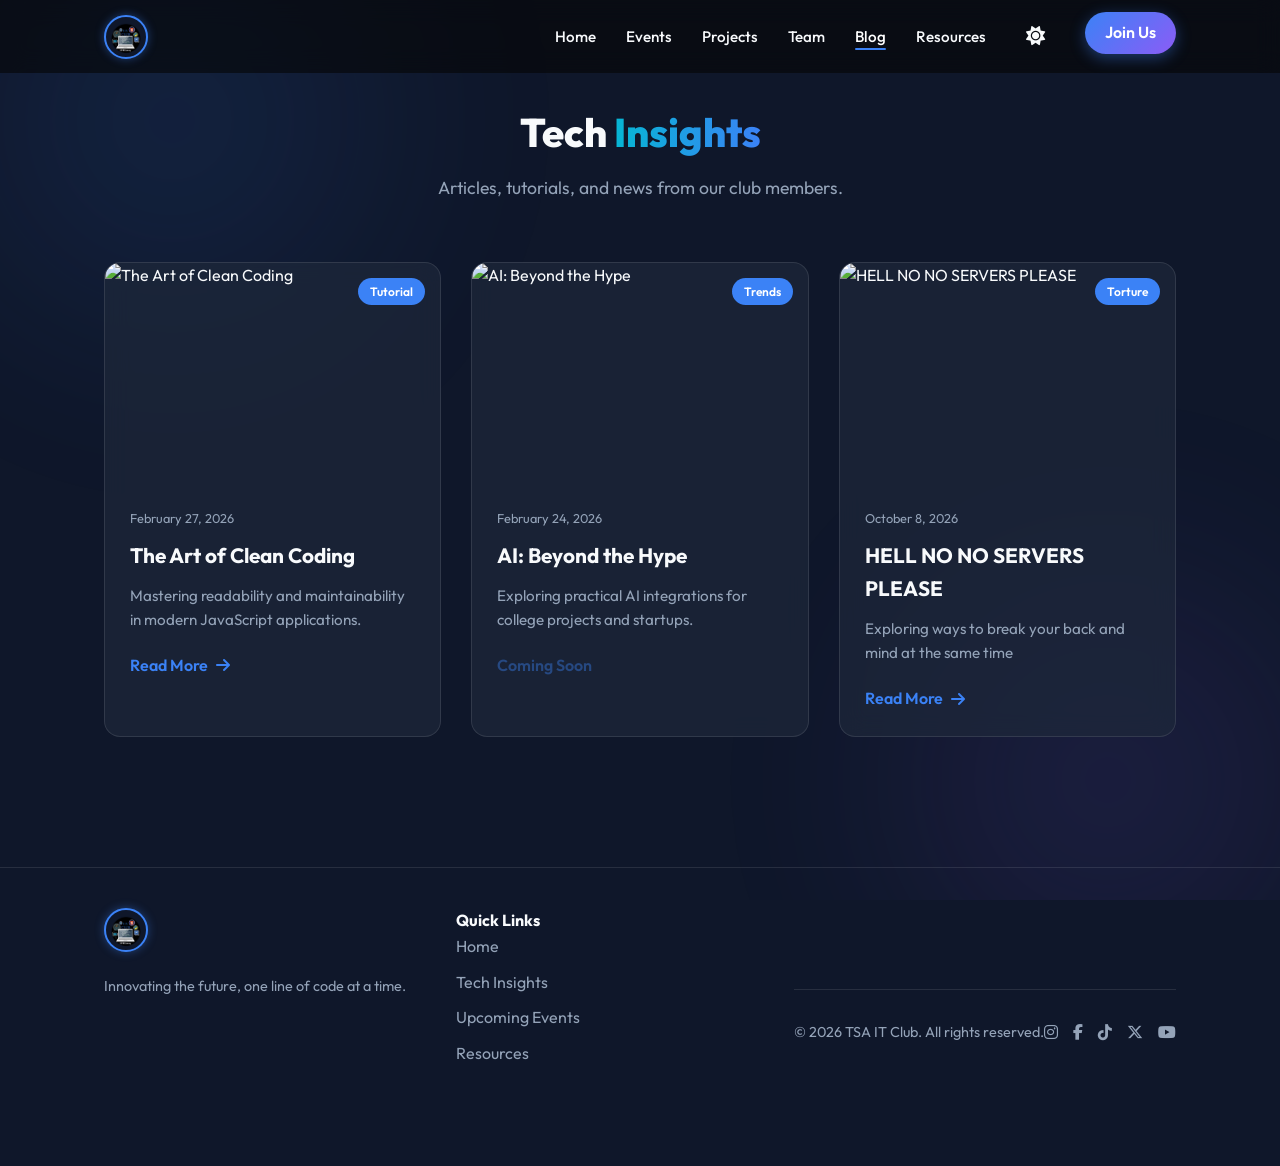
==== commit bb11949f: "made the css more fluent and updated mobile ui also made it so that it is easy to sync data from the" ====
--- a/blog.html
+++ b/blog.html
@@ -1,191 +1,189 @@
 <!doctype html>
 <html lang="en">
+  <head>
+    <meta charset="UTF-8" />
+    <meta name="viewport" content="width=device-width, initial-scale=1.0" />
+    <meta
+      name="description"
+      content="Tech articles, tutorials, and insights from TSA IT Club members."
+    />
+    <title>Blog | TSA IT Club</title>
+    <link rel="icon" type="image/png" href="images/logo.png" />
+    <link rel="stylesheet" href="css/style.css" />
+    <link
+      href="https://fonts.googleapis.com/css2?family=Outfit:wght@300;400;500;600;800&display=swap"
+      rel="stylesheet"
+    />
+    <link
+      rel="stylesheet"
+      href="https://cdnjs.cloudflare.com/ajax/libs/font-awesome/6.4.0/css/all.min.css"
+    />
+  </head>
 
-<head>
-  <meta charset="UTF-8" />
-  <meta name="viewport" content="width=device-width, initial-scale=1.0" />
-  <meta name="description" content="Tech articles, tutorials, and insights from TSA IT Club members." />
-  <title>Blog | TSA IT Club</title>
-  <link rel="icon" type="image/png" href="images/logo.png" />
-  <link rel="stylesheet" href="css/style.css" />
-  <link href="https://fonts.googleapis.com/css2?family=Outfit:wght@300;400;500;600;800&display=swap" rel="stylesheet" />
-  <link rel="stylesheet" href="https://cdnjs.cloudflare.com/ajax/libs/font-awesome/6.4.0/css/all.min.css" />
-  <link rel="stylesheet" href="css/chatbot.css" />
-</head>
-
-<body>
-  <!-- Preloader -->
-  <div id="preloader">
-    <div class="loader-content">
-      <div class="loader-logo"><i class="fa-solid fa-code"></i></div>
-      <h2>TSA <span class="gradient-text">IT Club</span></h2>
-      <div class="loader-bar"></div>
-    </div>
-  </div>
-
-  <!-- Background -->
-  <div class="glow-container">
-    <div class="glow-orb orb-1"></div>
-    <div class="glow-orb orb-2"></div>
-  </div>
-
-  <!-- Navigation -->
-  <nav id="navbar">
-    <div class="nav-content">
-      <a href="index.html" class="logo">
-        <img src="images/logo.png" alt="TSA IT Club Logo" class="club-logo-img" />
-      </a>
-      <ul class="nav-links">
-        <li><a href="index.html">Home</a></li>
-        <li><a href="events.html">Events</a></li>
-        <li><a href="projects.html">Projects</a></li>
-        <li><a href="team.html">Team</a></li>
-        <li><a href="blog.html" class="active-page">Blog</a></li>
-        <li><a href="resources.html">Resources</a></li>
-        <li>
-          <button id="theme-toggle" class="theme-btn" aria-label="Toggle Dark/Light Mode">
-            <i class="fa-solid fa-sun"></i>
-          </button>
-        </li>
-        <li>
-          <a href="index.html#join" class="btn-primary-sm">Join Us</a>
-        </li>
-      </ul>
-      <div class="hamburger" role="button" tabindex="0" aria-label="Toggle Navigation Menu">
-        <i class="fa-solid fa-bars"></i>
+  <body>
+    <!-- Preloader -->
+    <div id="preloader">
+      <div class="loader-content">
+        <div class="loader-logo"><i class="fa-solid fa-code"></i></div>
+        <h2>TSA <span class="gradient-text">IT Club</span></h2>
+        <div class="loader-bar"></div>
       </div>
     </div>
-  </nav>
 
-  <!-- Blog Section -->
-  <section id="blog" class="section page-hero">
-    <div class="section-header reveal">
-      <h2>Tech <span class="gradient-text">Insights</span></h2>
-      <p>Articles, tutorials, and news from our club members.</p>
+    <!-- Background -->
+    <div class="glow-container">
+      <div class="glow-orb orb-1"></div>
+      <div class="glow-orb orb-2"></div>
     </div>
-    <div id="blog-grid" class="blog-grid reveal-stagger"></div>
-  </section>
 
-  <footer>
-    <div class="footer-content">
-      <div class="footer-sections">
-        <div class="footer-brand">
+    <!-- Navigation -->
+    <nav id="navbar">
+      <div class="nav-content">
+        <a href="index.html" class="logo">
           <img src="images/logo.png" alt="TSA IT Club Logo" class="club-logo-img" />
-          <p>Innovating the future, one line of code at a time.</p>
-        </div>
-        <div class="footer-links">
-          <h4>Quick Links</h4>
-          <ul>
-            <li><a href="index.html">Home</a></li>
-            <li><a href="blog.html">Tech Insights</a></li>
-            <li><a href="events.html">Upcoming Events</a></li>
-            <li><a href="resources.html">Resources</a></li>
-          </ul>
+        </a>
+        <ul class="nav-links">
+          <li><a href="index.html">Home</a></li>
+          <li><a href="events.html">Events</a></li>
+          <li><a href="projects.html">Projects</a></li>
+          <li><a href="team.html">Team</a></li>
+          <li><a href="blog.html" class="active-page">Blog</a></li>
+          <li><a href="resources.html">Resources</a></li>
+          <li>
+            <button
+              id="theme-toggle"
+              class="theme-btn"
+              aria-label="Toggle Dark/Light Mode"
+            >
+              <i class="fa-solid fa-sun"></i>
+            </button>
+          </li>
+          <li>
+            <a href="index.html#contact" class="btn-primary-sm">Join Us</a>
+          </li>
+        </ul>
+        <div
+          class="hamburger"
+          role="button"
+          tabindex="0"
+          aria-label="Toggle Navigation Menu"
+        >
+          <i class="fa-solid fa-bars"></i>
         </div>
       </div>
-      <div class="footer-bottom">
-        <p>&copy; 2026 TSA IT Club. All rights reserved.</p>
-        <div class="footer-social">
-          <a href="#"><i class="fa-brands fa-instagram"></i></a>
-          <a href="#"><i class="fa-brands fa-discord"></i></a>
-          <a href="#"><i class="fa-brands fa-twitter"></i></a>
+    </nav>
+
+    <!-- Blog Section -->
+    <section id="blog" class="section page-hero">
+      <div class="section-header reveal">
+        <h2>Tech <span class="gradient-text">Insights</span></h2>
+        <p>Articles, tutorials, and news from our club members.</p>
+      </div>
+      <div id="blog-grid" class="blog-grid reveal-stagger"></div>
+    </section>
+
+    <footer>
+      <div class="footer-content">
+        <div class="footer-sections">
+          <div class="footer-brand">
+            <img src="images/logo.png" alt="TSA IT Club Logo" class="club-logo-img" />
+            <p>Innovating the future, one line of code at a time.</p>
+          </div>
+          <div class="footer-links">
+            <h4>Quick Links</h4>
+            <ul>
+              <li><a href="index.html">Home</a></li>
+              <li><a href="blog.html">Tech Insights</a></li>
+              <li><a href="events.html">Upcoming Events</a></li>
+              <li><a href="resources.html">Resources</a></li>
+            </ul>
+          </div>
+        </div>
+        <div class="footer-bottom">
+          <p>&copy; 2026 TSA IT Club. All rights reserved.</p>
+          <div class="footer-social">
+            <a href="#" aria-label="Instagram"><i class="fa-brands fa-instagram"></i></a>
+            <a href="#" aria-label="Facebook"><i class="fa-brands fa-facebook-f"></i></a>
+            <a href="#" aria-label="TikTok"><i class="fa-brands fa-tiktok"></i></a>
+            <a href="#" aria-label="X (Twitter)"><i class="fa-brands fa-x-twitter"></i></a>
+            <a href="#" aria-label="YouTube"><i class="fa-brands fa-youtube"></i></a>
+          </div>
         </div>
       </div>
-    </div>
-  </footer>
+    </footer>
 
-  <div id="toast-container"></div>
+    <div id="toast-container"></div>
 
-  <button id="back-to-top" class="back-to-top" aria-label="Scroll back to top">
-    <i class="fa-solid fa-arrow-up"></i>
-  </button>
+    <button
+      id="back-to-top"
+      class="back-to-top"
+      aria-label="Scroll back to top"
+    >
+      <i class="fa-solid fa-arrow-up"></i>
+    </button>
 
-  <script src="js/data.js"></script>
-  <script src="js/sheets-config.js"></script>
-  <script src="js/sheets-sync.js"></script>
-  <script>
-    // ── Smart date formatter — handles ISO dates from Google Sheets ──
-    function formatBlogDate(raw) {
-      if (!raw) return "";
-      if (/[a-zA-Z]/.test(raw) && !/T\d{2}:/.test(raw)) return raw;
-      var d = new Date(raw);
-      if (isNaN(d.getTime())) return raw; 
-      var months = ["January", "February", "March", "April", "May", "June", "July", "August", "September", "October", "November", "December"];
-      return months[d.getMonth()] + " " + d.getDate() + ", " + d.getFullYear();
-    }
+    <script src="js/data.js"></script>
+    <script src="js/sheets-config.js"></script>
+    <script src="js/sheets-sync.js"></script>
+    <script>
+      // Helper to format raw Google Sheets dates (e.g., "2026-02-28T18:15:00.000Z")
+      function formatDate(dateString) {
+        if (!dateString) return "";
+        try {
+          var d = new Date(dateString);
+          if (isNaN(d.getTime())) return dateString;
+          return d.toLocaleDateString("en-US", {
+            year: "numeric",
+            month: "long",
+            day: "numeric",
+          });
+        } catch (e) {
+          return dateString;
+        }
+      }
 
-    // ── Render blog posts via SheetSync (falls back to data.js automatically) ──
-    document.addEventListener("DOMContentLoaded", function () {
-      const grid = document.getElementById("blog-grid");
-      if (!grid) return;
+      // ── Render blog posts via SheetSync (falls back to data.js automatically) ──
+      document.addEventListener("DOMContentLoaded", function () {
+        const grid = document.getElementById("blog-grid");
+        if (!grid) return;
 
-      grid.innerHTML = '<p style="text-align:center;opacity:0.5;">Loading posts...</p>';
+        grid.innerHTML = '<p style="text-align:center;opacity:0.5;">Loading posts...</p>';
 
-      window.SheetSync.load("blog", function (posts) {
-        if (!posts || posts.length === 0) {
-          grid.innerHTML =
-            '<div style="text-align:center;padding:3rem 1rem;">' +
-            '<i class="fa-regular fa-newspaper" style="font-size:3rem;opacity:0.3;margin-bottom:1rem;display:block;"></i>' +
-            '<p style="opacity:0.6;font-size:1.1rem;">No blog posts uploaded yet.</p>' +
-            '<p style="opacity:0.4;font-size:0.85rem;margin-top:0.5rem;">Our members are busy writing — check back soon!</p>' +
-            '</div>';
-          return;
-        }
+        window.SheetSync.load("blog", function (posts) {
+          if (!posts || posts.length === 0) {
+            grid.innerHTML =
+              '<div style="text-align:center;padding:3rem 1rem;">' +
+              '<i class="fa-regular fa-newspaper" style="font-size:3rem;opacity:0.3;margin-bottom:1rem;display:block;"></i>' +
+              '<p style="opacity:0.6;font-size:1.1rem;">No blog posts uploaded yet.</p>' +
+              '<p style="opacity:0.4;font-size:0.85rem;margin-top:0.5rem;">Our members are busy writing — check back soon!</p>' +
+              '</div>';
+            return;
+          }
 
-        grid.innerHTML = posts
-          .map(function (p) {
-            const defaultImg = "https://images.unsplash.com/photo-1555066931-4365d14bab8c?auto=format&fit=crop&w=800&q=80";
-            return (
-              '<article class="blog-card glass-panel">' +
-              '<div class="blog-img-container">' +
-              '<img src="' + (p.image || defaultImg) + '" alt="' + (p.title || "") + '">' +
-              '<span class="blog-tag">' + (p.category || "Article") + "</span>" +
-              "</div>" +
-              '<div class="blog-body">' +
-              '<span class="blog-date">' + formatBlogDate(p.date) + "</span>" +
-              "<h3>" + (p.title || "Untitled") + "</h3>" +
-              "<p>" + (p.excerpt || "") + "</p>" +
-              (p.link && p.link !== "#" && p.link.trim() !== ""
-                ? '<a href="' + p.link + '" target="_blank" class="btn-text">Read More <i class="fa-solid fa-arrow-right"></i></a>'
-                : '<span class="btn-text" style="opacity:0.4;cursor:default;">Coming Soon</span>') +
-              "</div>" +
-              "</article>"
-            );
-          })
-          .join("");
+          grid.innerHTML = posts
+            .map(function (p) {
+              const defaultImg = "https://images.unsplash.com/photo-1555066931-4365d14bab8c?auto=format&fit=crop&w=800&q=80";
+              return (
+                '<article class="blog-card glass-panel">' +
+                '<div class="blog-img-container">' +
+                '<img src="' + (p.image || defaultImg) + '" alt="' + (p.title || "") + '">' +
+                '<span class="blog-tag">' + (p.category || "Article") + "</span>" +
+                "</div>" +
+                '<div class="blog-body">' +
+                '<span class="blog-date">' + formatDate(p.date) + "</span>" +
+                "<h3>" + (p.title || "Untitled") + "</h3>" +
+                "<p>" + (p.excerpt || "") + "</p>" +
+                (p.link && p.link !== "#" && p.link.trim() !== ""
+                  ? '<a href="' + p.link + '" target="_blank" class="btn-text">Read More <i class="fa-solid fa-arrow-right"></i></a>'
+                  : '<span class="btn-text" style="opacity:0.4;cursor:default;">Coming Soon</span>') +
+                "</div>" +
+                "</article>"
+              );
+            })
+            .join("");
+        });
       });
-    });
-  </script>
-  <script src="js/script.js"></script>
-
-  <!-- ── TSA IT Club Chatbot ── -->
-  <div id="tsa-chatbot">
-    <div id="chatbot-window" class="chatbot-window" role="dialog" aria-label="TSA IT Club Chat Assistant">
-      <div class="chatbot-header">
-        <div class="chatbot-header-info">
-          <div class="chatbot-avatar-sm"><i class="fa-solid fa-robot"></i></div>
-          <div>
-            <h4 id="chatbot-name">TSA Assistant</h4>
-            <span class="chatbot-status"><span class="chatbot-status-dot"></span> Online</span>
-          </div>
-        </div>
-        <button class="chatbot-close-btn" id="chatbot-close" aria-label="Close Chat">
-          <i class="fa-solid fa-xmark"></i>
-        </button>
-      </div>
-      <div class="chatbot-messages" id="chatbot-messages"></div>
-      <div class="chatbot-suggestions" id="chatbot-suggestions"></div>
-      <div class="chatbot-input-area">
-        <input type="text" id="chatbot-input" placeholder="Ask me anything..." autocomplete="off" />
-        <button id="chatbot-send" aria-label="Send Message"><i class="fa-solid fa-paper-plane"></i></button>
-      </div>
-    </div>
-    <button id="chatbot-toggle" class="chatbot-toggle-btn" aria-label="Open Chat Assistant">
-      <i class="fa-solid fa-comment-dots chatbot-icon-open"></i>
-      <i class="fa-solid fa-xmark chatbot-icon-close"></i>
-    </button>
-  </div>
-  <script src="js/chatbot.js"></script>
-</body>
-
-</html>+    </script>
+    <script src="js/script.js"></script>
+  </body>
+</html>
--- a/css/style.css
+++ b/css/style.css
@@ -188,6 +188,8 @@
     font-family: inherit;
     border: none;
     font-size: 1rem;
+    position: relative;
+    overflow: hidden;
 }
 
 .project-card.hide {
@@ -806,8 +808,10 @@
   .event-date-badge {
     width: 100%;
     display: flex;
-    justify-content: space-between;
-    align-items: center;
+    flex-direction: column;
+    justify-content: center;
+    align-items: center;
+    gap: 5px;
   }
   .no-events-message {
     font-size: 1.8rem;
@@ -1270,7 +1274,6 @@
     /* Keep it within screen bounds */
     overflow-y: auto;
     /* Enable scrolling for long content */
-    overscroll-behavior: contain; /* Prevents background scroll chaining */
     border-radius: 16px;
     border: 1px solid var(--glass-border);
     box-shadow: 0 25px 50px -12px rgba(0, 0, 0, 0.7);
@@ -1301,26 +1304,18 @@
 
 .modal-close {
     position: absolute;
-    top: 15px;
-    right: 15px;
-    width: 44px;
-    height: 44px;
-    display: flex;
-    align-items: center;
-    justify-content: center;
+    top: 20px;
+    right: 20px;
     background: transparent;
     border: none;
-    border-radius: 50%;
     color: var(--text-muted);
     font-size: 1.5rem;
     cursor: pointer;
-    z-index: 20;
     transition: var(--transition);
 }
 
 .modal-close:hover {
     color: var(--secondary);
-    background: rgba(255, 255, 255, 0.1);
     transform: rotate(90deg);
 }
 
@@ -2275,8 +2270,8 @@
         padding: 16px 20px;
         transform: translateY(-120%);
         opacity: 0;
-        visibility: hidden;
-        transition: transform 0.4s ease, opacity 0.4s ease, visibility 0.4s ease;
+        pointer-events: none;
+        transition: transform 0.4s ease, opacity 0.4s ease;
         gap: 4px;
         box-shadow: 0 10px 30px rgba(0,0,0,0.5);
         border-bottom: 1px solid var(--glass-border);
@@ -2286,7 +2281,7 @@
     .nav-links.active {
         transform: translateY(0);
         opacity: 1;
-        visibility: visible;
+        pointer-events: all;
     }
 
     .nav-links li {
@@ -2356,13 +2351,8 @@
         display: inline-flex;
     }
 
-    .page-hero {
-        padding-top: 100px;
-    }
-
     .section {
         padding: 40px 5%;
-        padding-top: 80px;
         overflow-x: hidden;
     }
 
@@ -2799,6 +2789,25 @@
 }
 
 @media (max-width: 768px) {
+    .hero {
+        grid-template-columns: 1fr;
+        padding-top: 150px;
+        text-align: center;
+    }
+
+    .hero h1 {
+        font-size: 2.8rem;
+    }
+
+    .hero p {
+        margin: 0 auto 30px auto;
+    }
+
+    .hero-btns {
+        justify-content: center;
+        flex-wrap: wrap;
+    }
+
     .project-card {
         width: 100%;
         max-width: 400px;
@@ -2821,6 +2830,32 @@
         flex-direction: column;
         gap: 20px;
         text-align: center;
+    }
+
+    /* Make project details permanently visible on mobile */
+    .projects-grid {
+        gap: 40px;
+    }
+
+    .project-card {
+        height: auto;
+        min-height: 480px; 
+    }
+
+    .project-overlay {
+        background: linear-gradient(to top, rgba(3, 7, 18, 0.95) 40%, rgba(3, 7, 18, 0.7) 100%);
+        padding: 25px 20px;
+    }
+
+    .project-card:hover .project-overlay {
+        background: linear-gradient(to top, rgba(3, 7, 18, 0.95) 40%, rgba(3, 7, 18, 0.7) 100%);
+    }
+
+    .project-overlay p {
+        opacity: 1;
+        transform: none;
+        margin-top: 10px;
+        font-size: 0.95rem;
     }
 }
 
@@ -2954,6 +2989,40 @@
     .reveal-stagger {
         transition-duration: 0.3s !important;
     }
+
+    /* 7. Fix Mobile Nav Overlap */
+    .page-hero {
+        padding-top: 130px;
+    }
+    
+    .section {
+        padding-top: 100px;
+    }
+}
+
+/* Material Ripple Effect */
+.btn-primary .ripple,
+.btn-secondary .ripple {
+    position: absolute;
+    background: white;
+    transform: translate(-50%, -50%);
+    pointer-events: none;
+    border-radius: 50%;
+    animation: buttonRipple 1s linear infinite;
+}
+
+@keyframes buttonRipple {
+    0% {
+        width: 0px;
+        height: 0px;
+        opacity: 0.5;
+    }
+
+    100% {
+        width: 500px;
+        height: 500px;
+        opacity: 0;
+    }
 }
 
 /* ============================================
